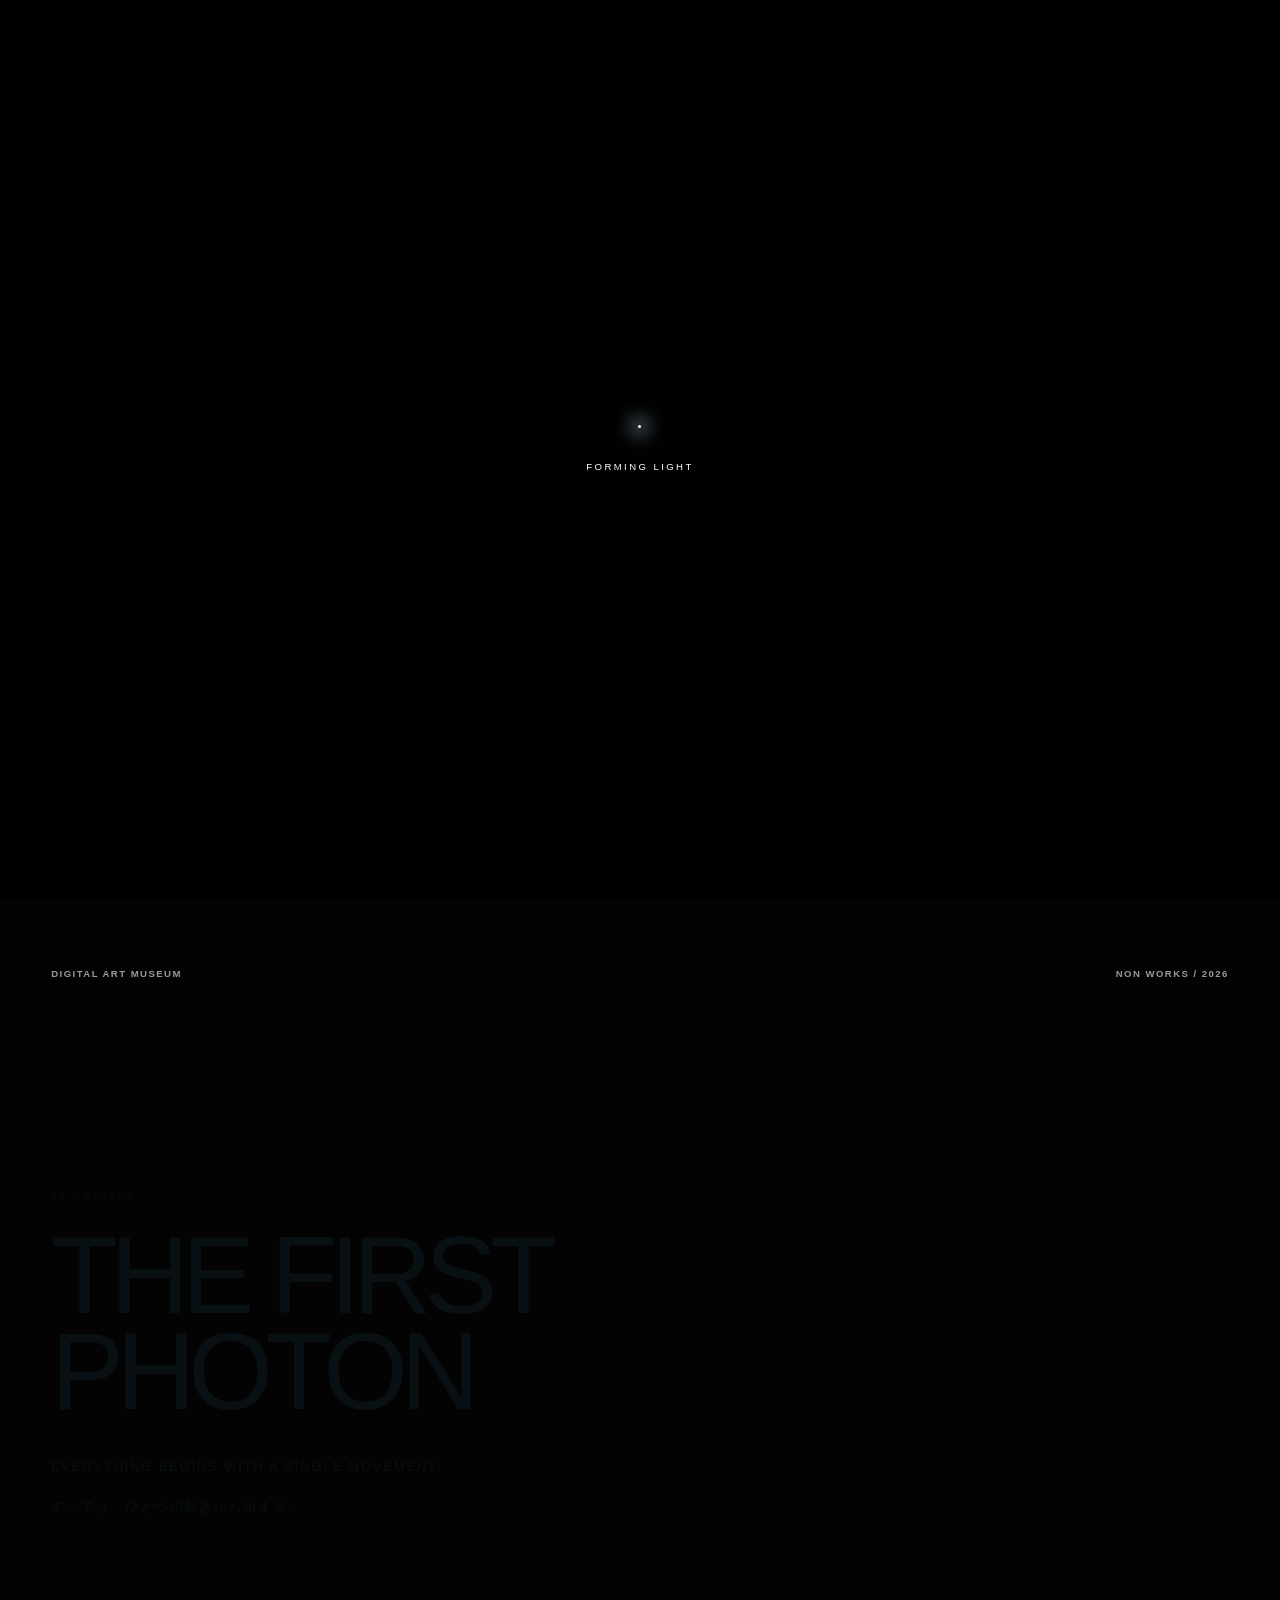
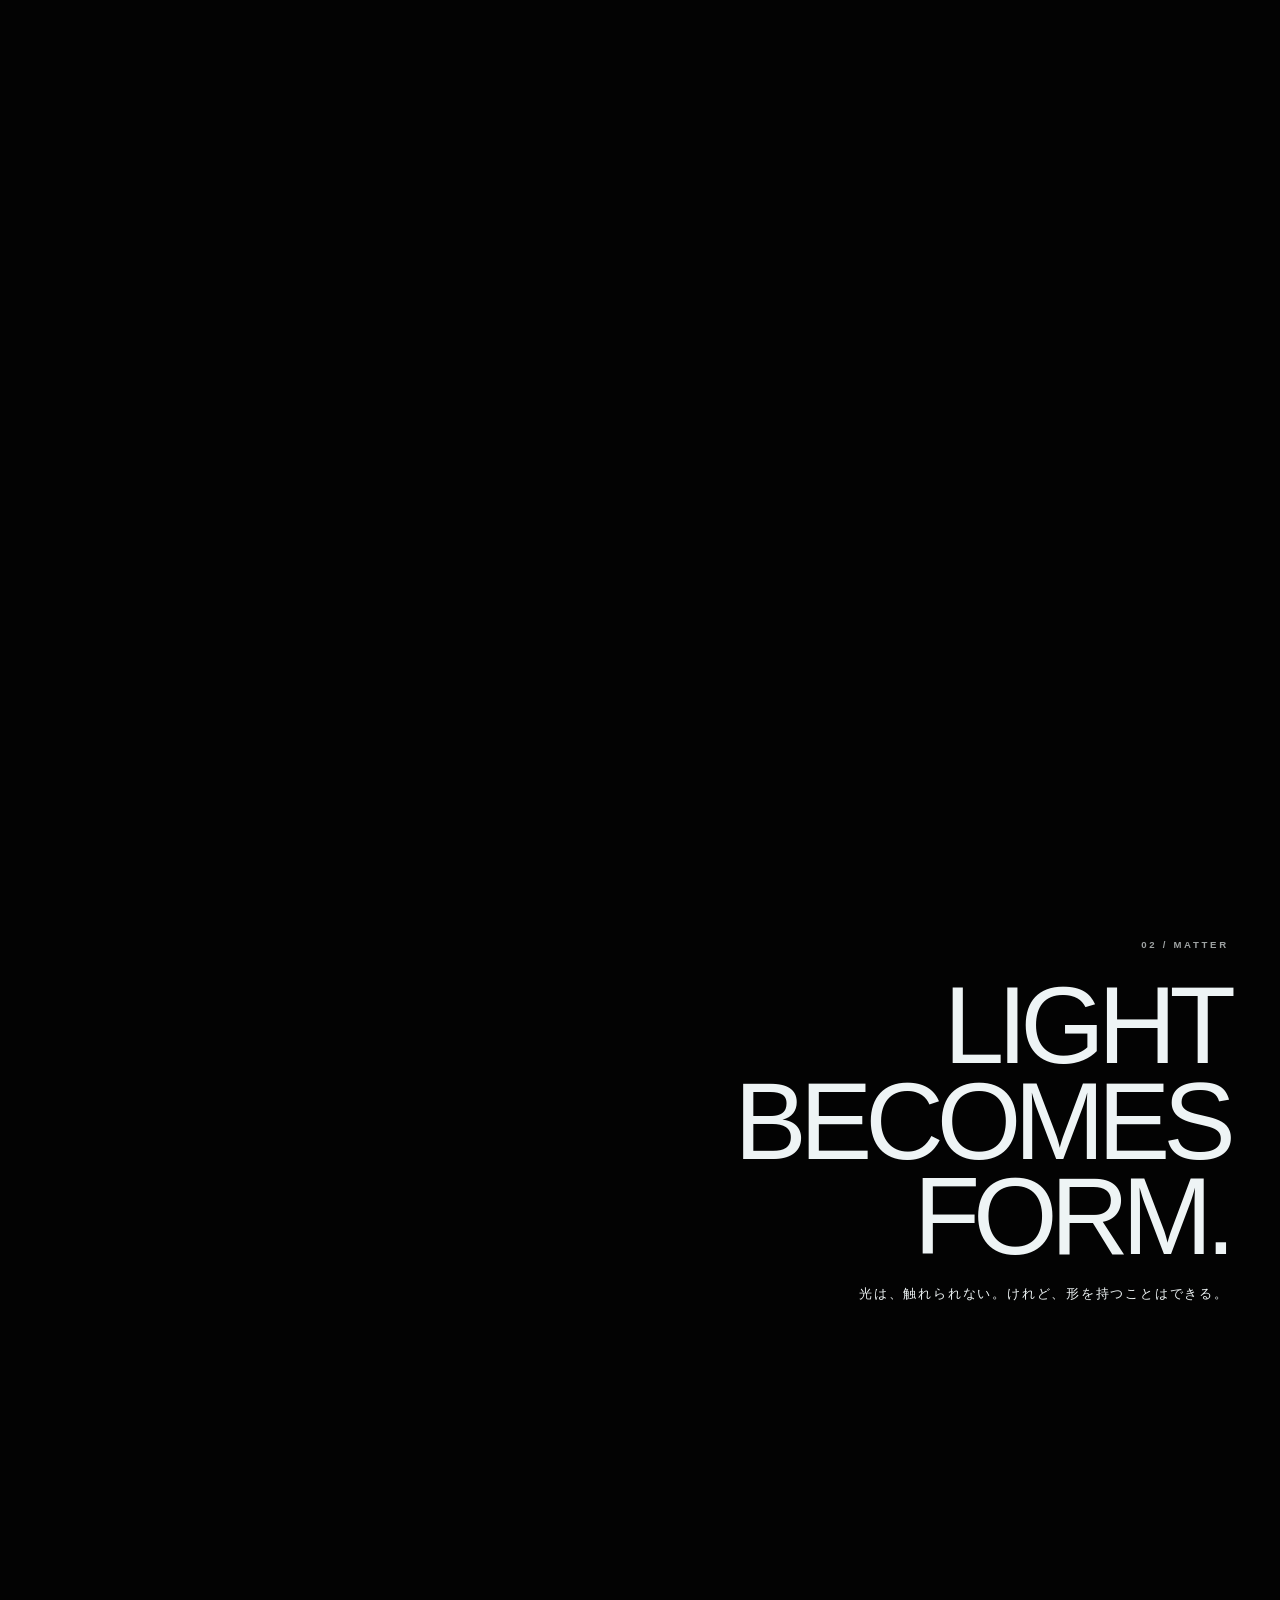
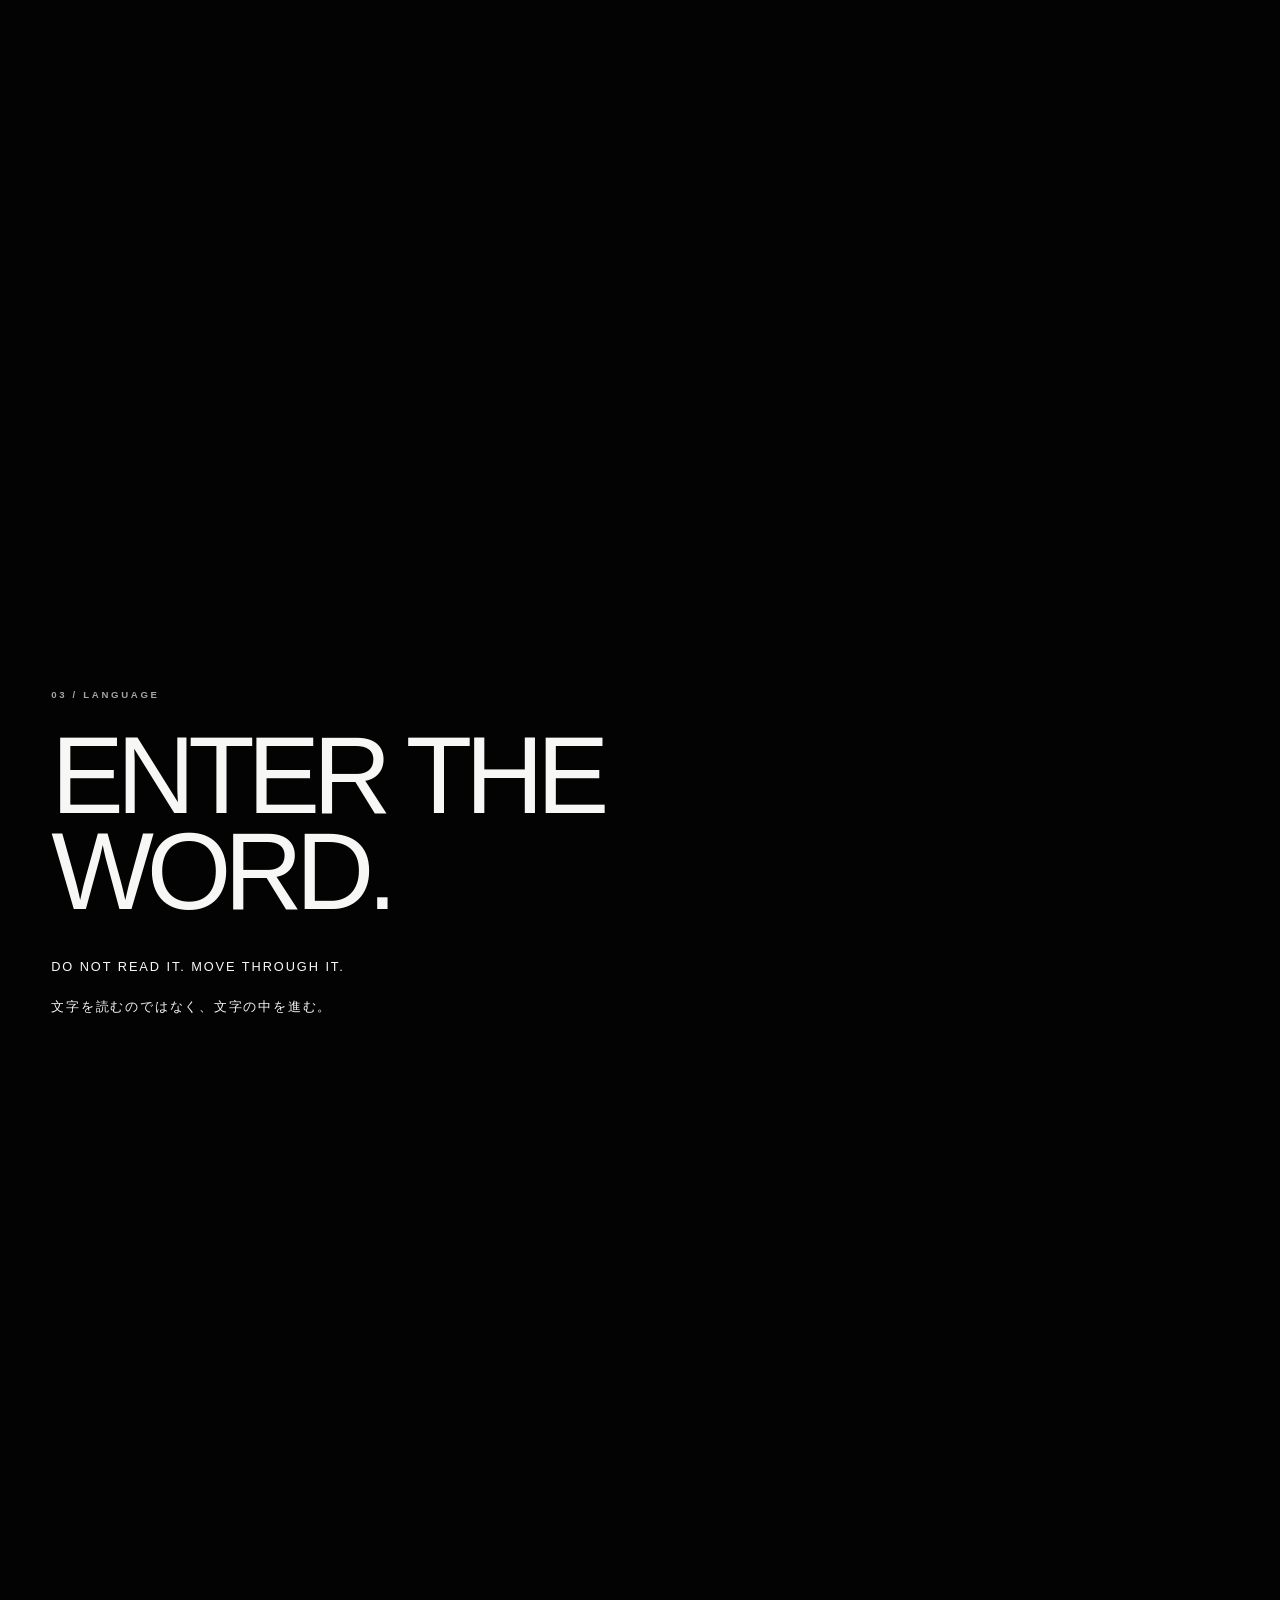
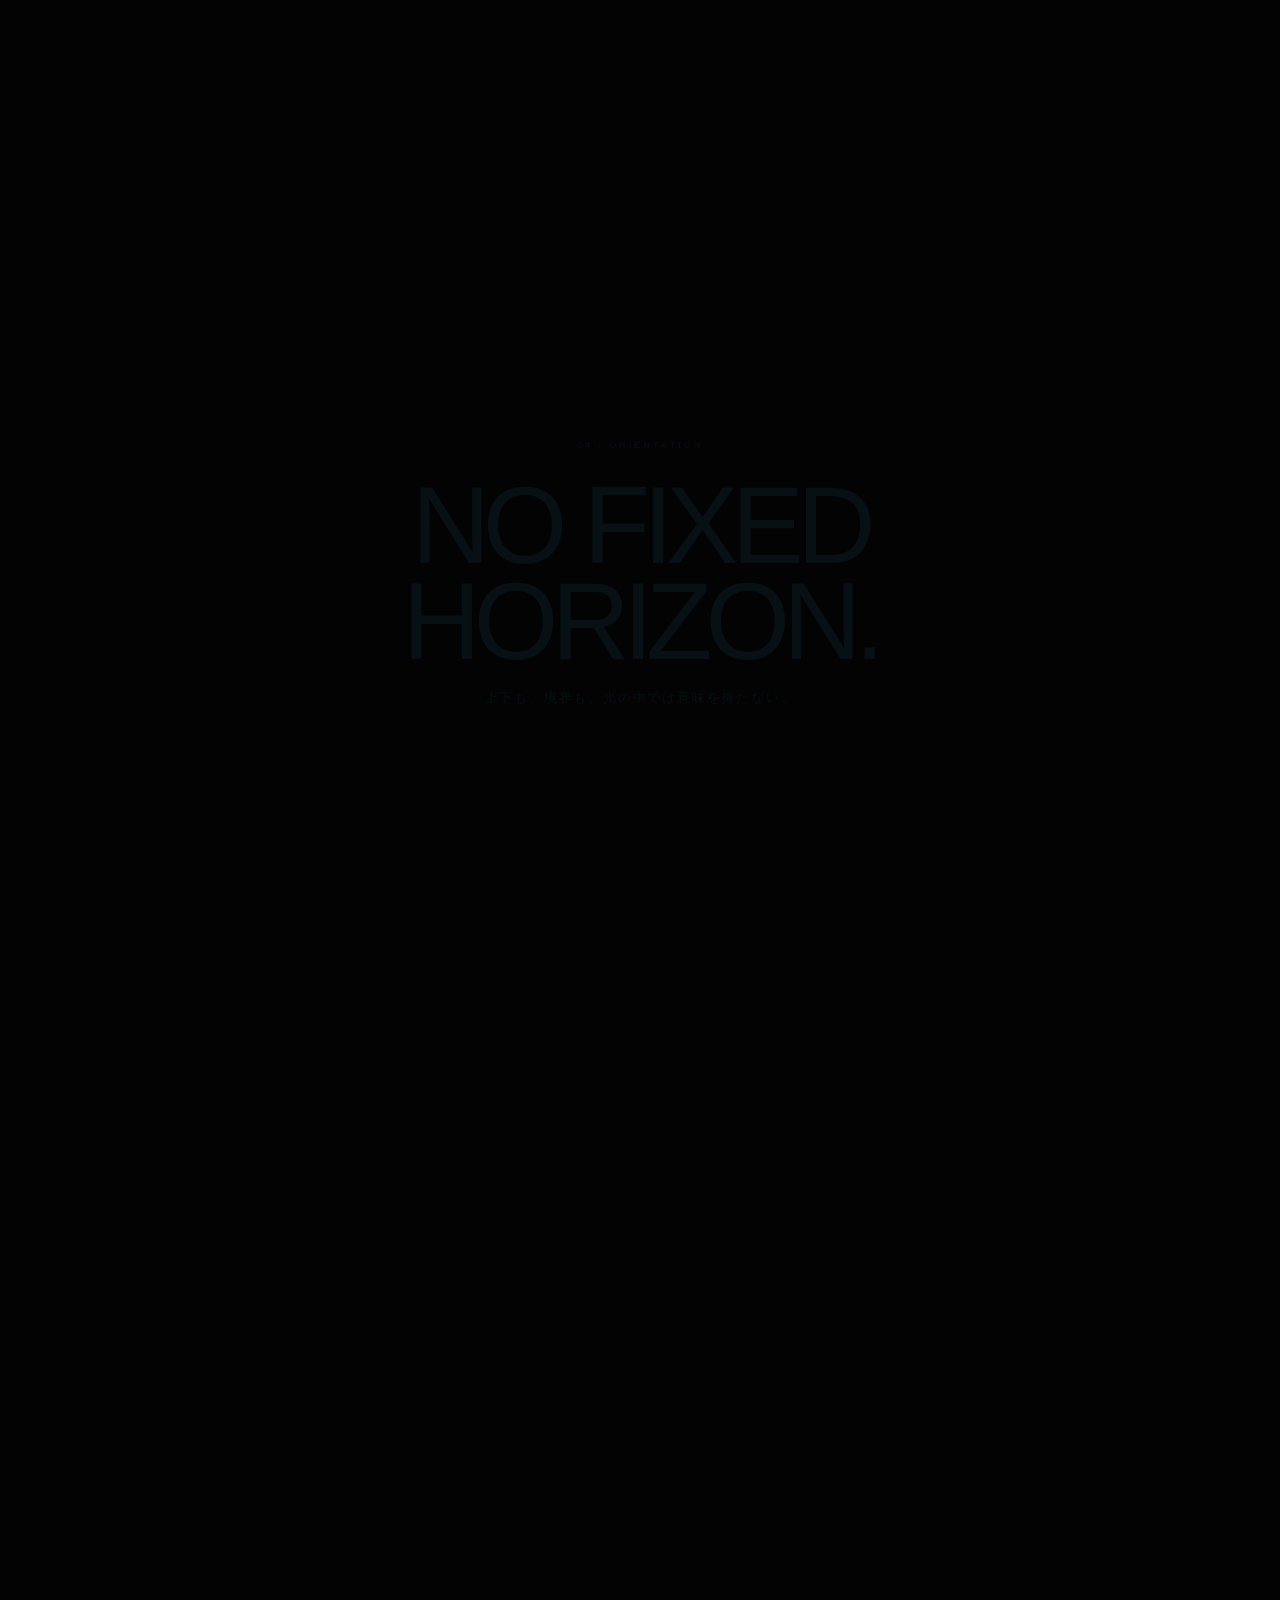
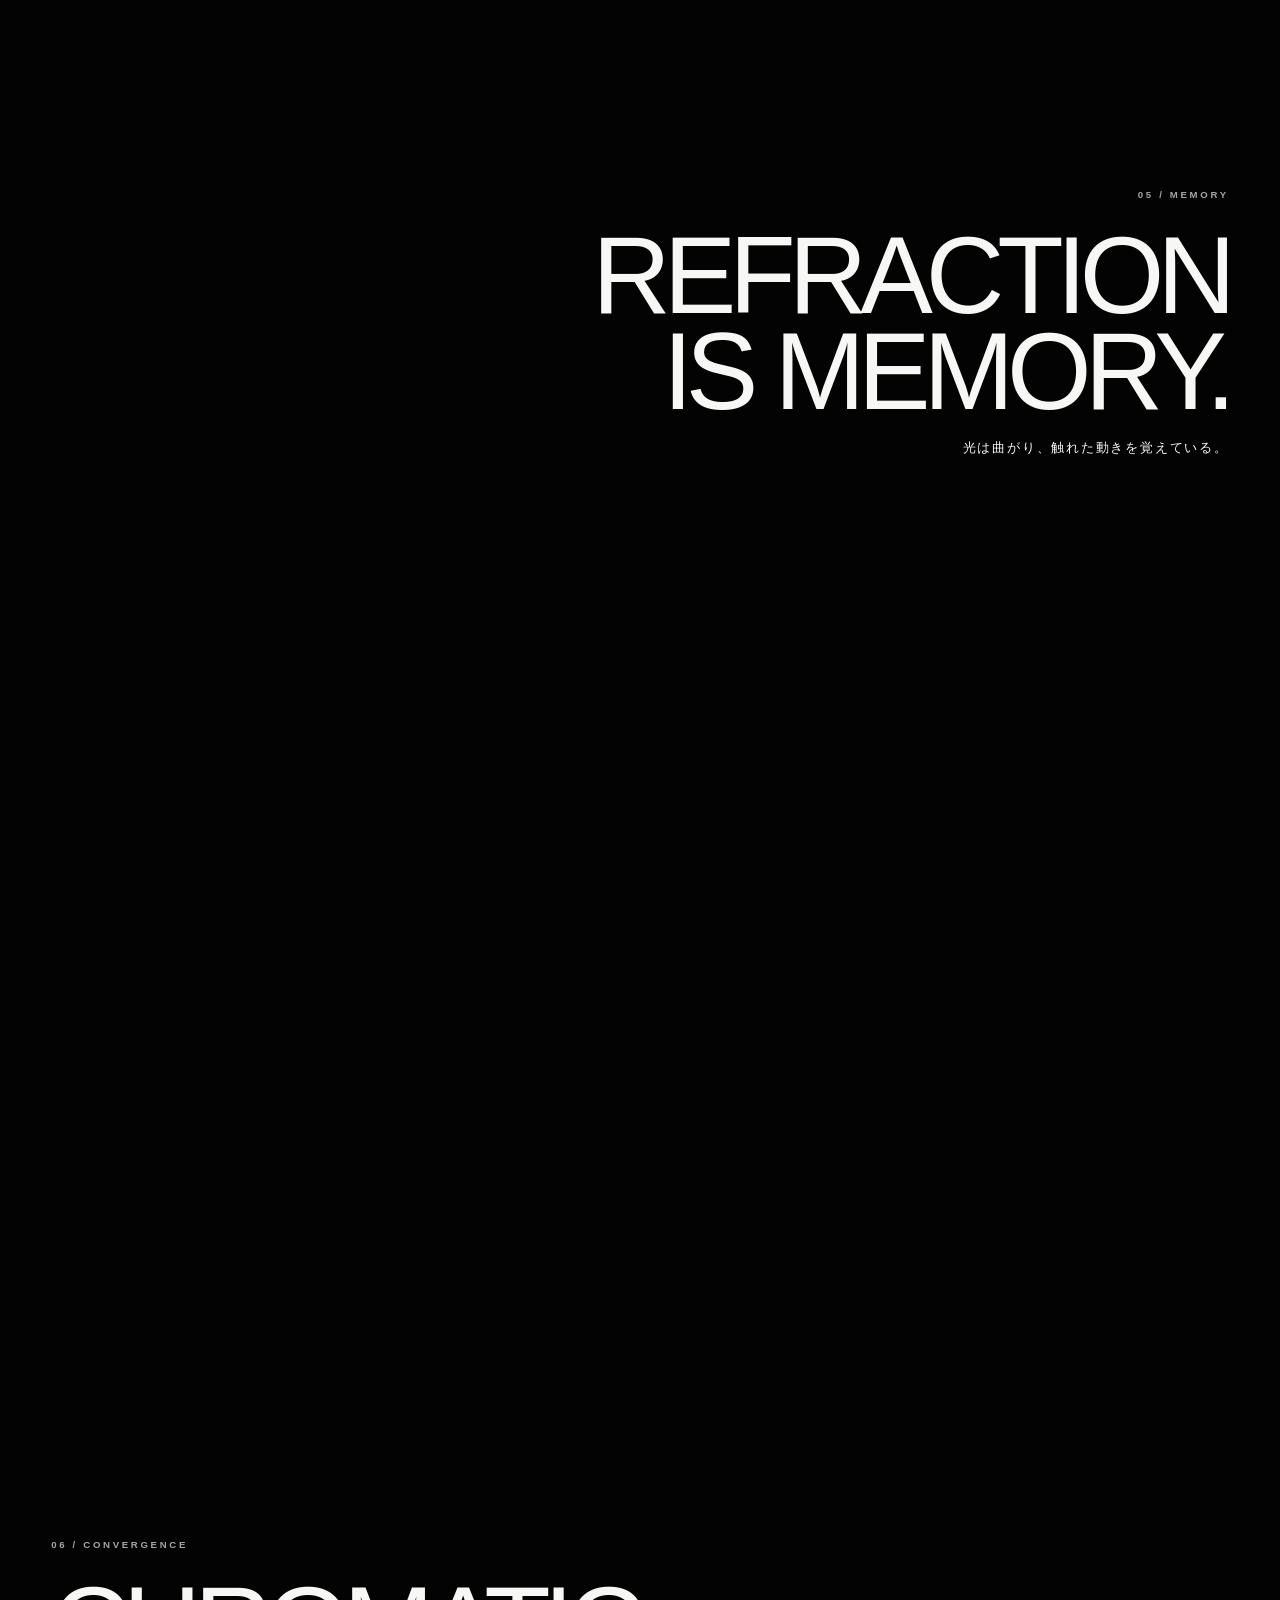
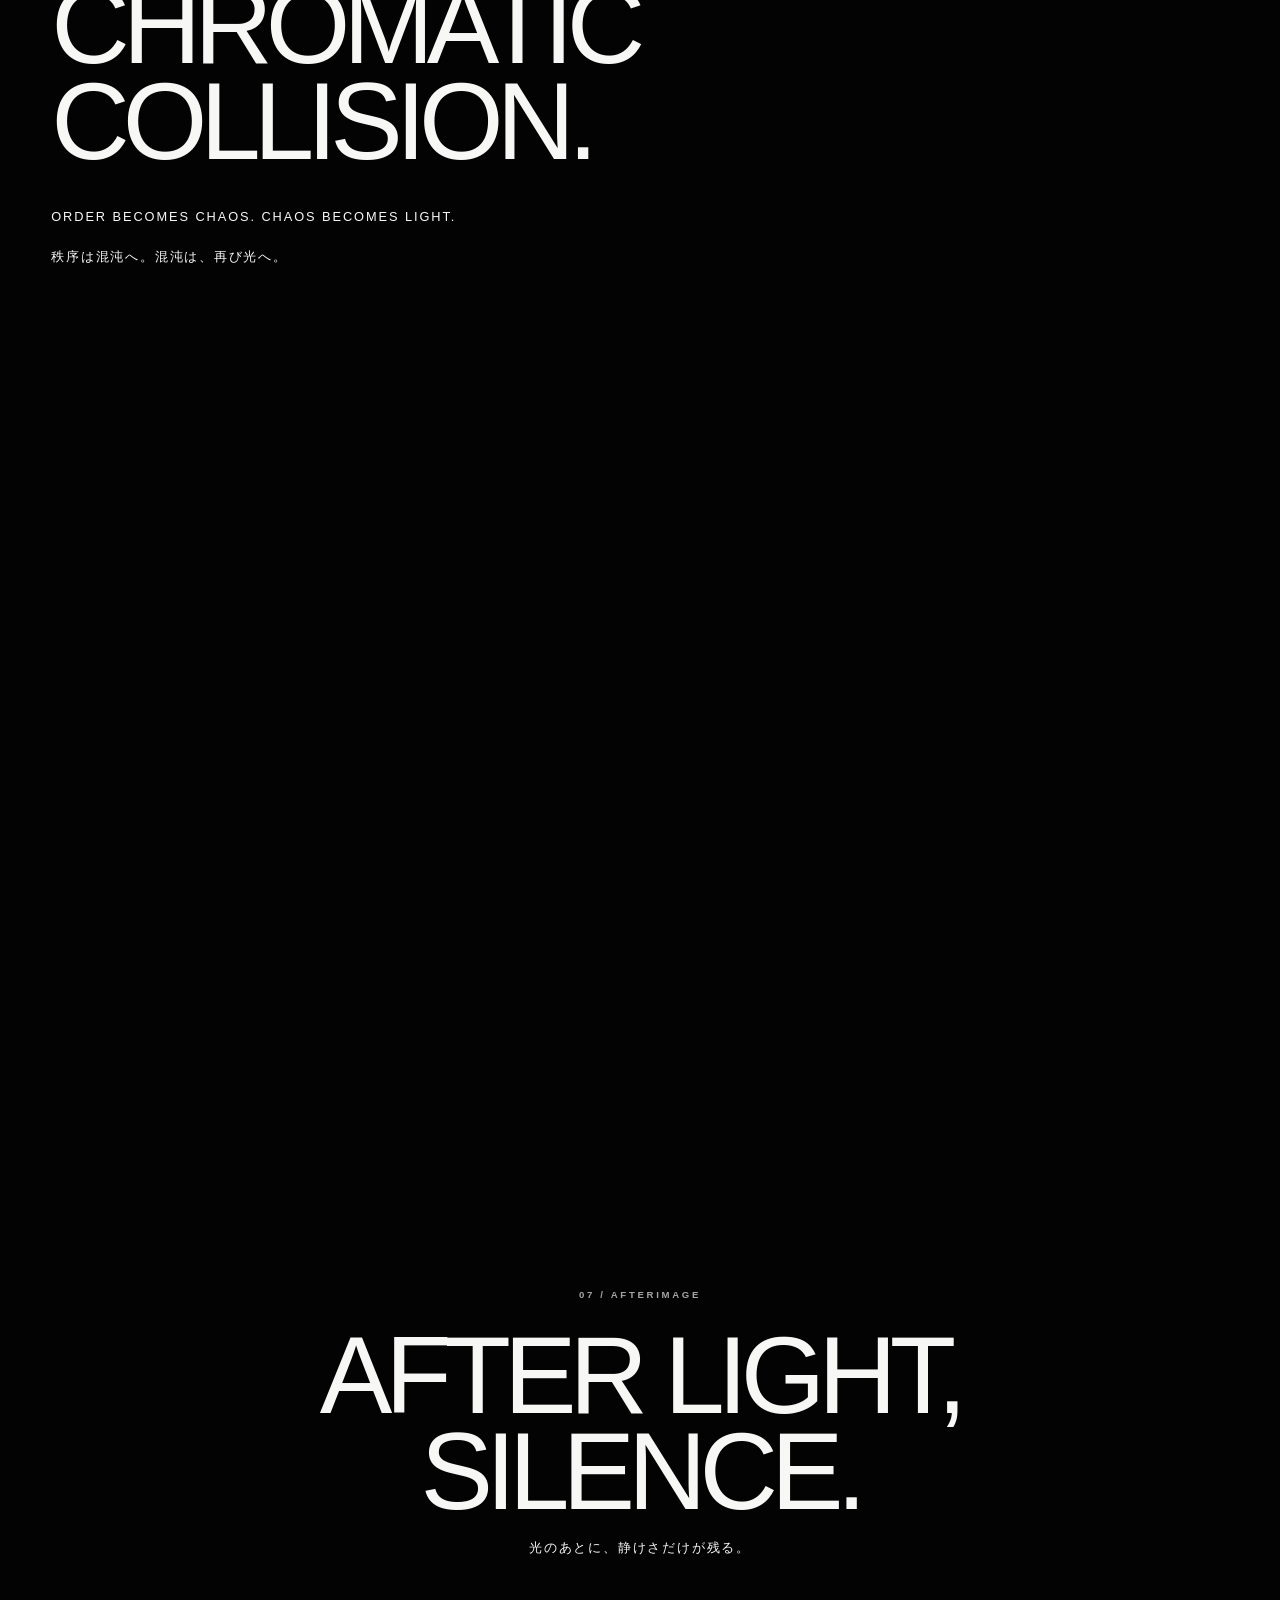
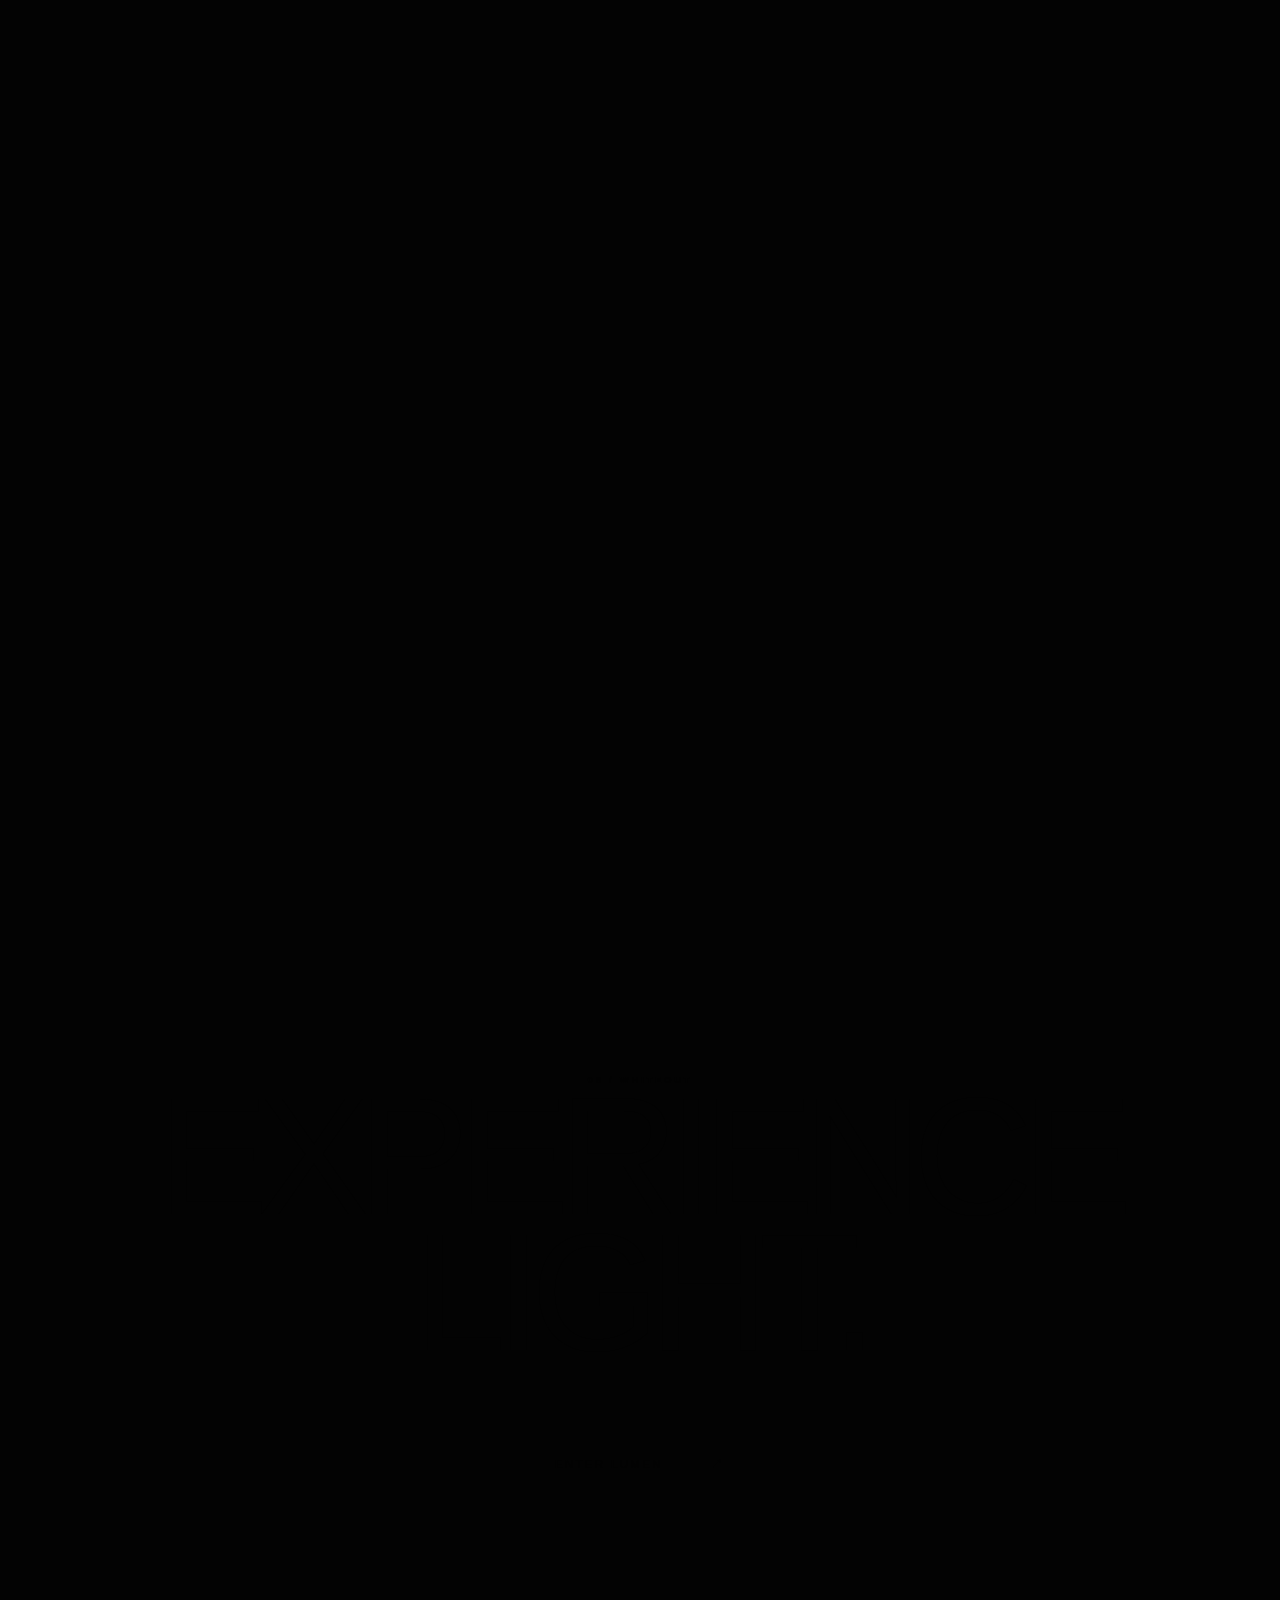
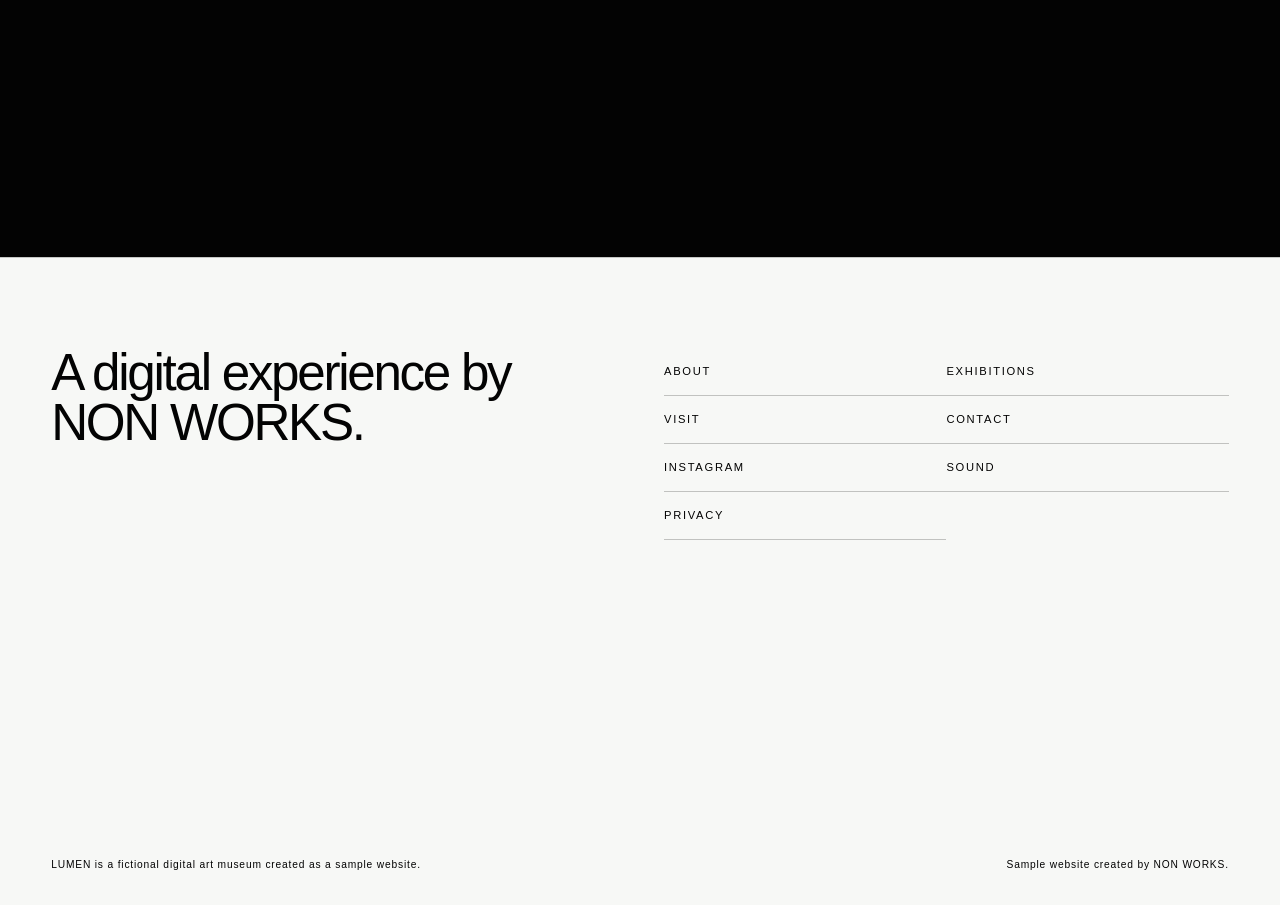
==== lumen/index.html @ 996e5c96 "feat: LUMENサンプルサイトをプレビュー用ブランチへ追加 Next.jsの静的出力46ファイルを /lumen/ 配下へ配置。  NON WORKS公式トップ、NORDLYS、法務ページ、問い" ====
<!DOCTYPE html><html lang="ja"><head><meta charSet="utf-8"/><meta name="viewport" content="width=device-width, initial-scale=1, viewport-fit=cover"/><link rel="stylesheet" href="/lumen/_next/static/chunks/38iaryoxbv5nk.css" data-precedence="next"/><link rel="preload" as="script" fetchPriority="low" href="/lumen/_next/static/chunks/09lgyggnhjlha.js"/><script src="/lumen/_next/static/chunks/3f25jkizabj3m.js" async=""></script><script src="/lumen/_next/static/chunks/08ttfj81-47mu.js" async=""></script><script src="/lumen/_next/static/chunks/turbopack-0nbsh2y10tv_j.js" async=""></script><script src="/lumen/_next/static/chunks/3fntmmi971322.js" async="" crossorigin=""></script><script src="/lumen/_next/static/chunks/2ilef30p6bt1t.js" async="" crossorigin=""></script><script src="/lumen/_next/static/chunks/2udpfu01oso8n.js" async="" crossorigin=""></script><meta name="theme-color" content="#030303"/><title>LUMEN — Where Light Becomes Form</title><meta name="description" content="光が形になる瞬間をめぐる、NON WORKSによる架空のデジタルアートミュージアム。"/><link rel="manifest" href="/lumen/manifest.webmanifest"/><meta name="robots" content="index, follow"/><meta name="category" content="design portfolio"/><link rel="canonical" href="https://nonworks.online/lumen/"/><meta property="og:title" content="LUMEN — Where Light Becomes Form"/><meta property="og:description" content="光が、形になる場所。NON WORKSによる没入型Web体験。"/><meta property="og:url" content="https://nonworks.online/lumen/"/><meta property="og:site_name" content="NON WORKS"/><meta property="og:locale" content="ja_JP"/><meta property="og:type" content="website"/><meta name="twitter:card" content="summary_large_image"/><meta name="twitter:title" content="LUMEN — Where Light Becomes Form"/><meta name="twitter:description" content="NON WORKSによる架空のデジタルアートミュージアム。"/><link rel="icon" href="/lumen/icon.svg?icon.13hl-26zrrf4t.svg" sizes="any" type="image/svg+xml"/><script src="/lumen/_next/static/chunks/0cz1d0mv5g_q7.js" noModule=""></script></head><body><div hidden=""><!--$--><!--/$--></div><div class="lumen-experience" data-quality="medium" data-reduced-motion="false" data-current-chapter="opening"><a class="skip-link" href="#main">本文へ移動</a><div class="lumen-static-world" aria-hidden="true"><div class="lumen-static-beam"></div><div class="lumen-static-glass"></div><div class="lumen-static-grain"></div></div><!--$!--><template data-dgst="BAILOUT_TO_CLIENT_SIDE_RENDERING"></template><div class="lumen-canvas-placeholder" aria-hidden="true"></div><!--/$--><div class="lumen-loading" data-ready="false" aria-live="polite" aria-hidden="false"><div class="lumen-loading-mark"></div><span>FORMING LIGHT</span></div><header class="lumen-header" data-active="opening"><a class="lumen-wordmark" href="#opening" aria-label="LUMEN トップへ">LUMEN</a><nav class="lumen-nav" aria-label="体験メニュー"><button type="button">INDEX</button><button type="button" aria-pressed="false">SOUND <!-- -->OFF</button><button type="button">INFO</button></nav></header><dialog class="lumen-dialog lumen-index" aria-labelledby="index-title"><div class="lumen-dialog-inner"><div class="lumen-dialog-head"><h2 id="index-title">INDEX</h2><button type="button" aria-label="閉じる">CLOSE</button></div><ol><li data-current="true"><a href="#opening"><span>00</span>OPENING</a></li><li data-current="false"><a href="#photon"><span>01</span>THE FIRST PHOTON</a></li><li data-current="false"><a href="#form"><span>02</span>LIGHT BECOMES FORM</a></li><li data-current="false"><a href="#word"><span>03</span>ENTER THE WORD</a></li><li data-current="false"><a href="#horizon"><span>04</span>NO FIXED HORIZON</a></li><li data-current="false"><a href="#refraction"><span>05</span>REFRACTION IS MEMORY</a></li><li data-current="false"><a href="#collision"><span>06</span>CHROMATIC COLLISION</a></li><li data-current="false"><a href="#silence"><span>07</span>AFTER LIGHT, SILENCE</a></li><li data-current="false"><a href="#finale"><span>08</span>WHITEOUT</a></li></ol></div></dialog><dialog class="lumen-dialog lumen-info-dialog" aria-labelledby="info-title"><div class="lumen-dialog-inner"><div class="lumen-dialog-head"><h2 id="info-title">INFO</h2><button type="button" aria-label="閉じる">CLOSE</button></div><div class="lumen-info-copy"><p>LUMEN is a fictional digital art museum created as a sample website.</p><p>Sample website created by NON WORKS.</p></div></div></dialog><main id="main" class="lumen-story"><section id="opening" class="lumen-chapter lumen-opening" data-chapter="opening"><div class="lumen-opening-copy"><p class="lumen-kicker">WHERE LIGHT BECOMES FORM.</p><h1>LUMEN</h1><p class="lumen-japanese">光が、形になる場所。</p><a class="lumen-primary-link" href="#photon"><span>BEGIN THE EXPERIENCE</span><span aria-hidden="true">↓</span></a></div><div class="lumen-edge-copy" aria-hidden="true"><span>DIGITAL ART MUSEUM</span><span>NON WORKS / 2026</span></div></section><section id="photon" class="lumen-chapter lumen-photon" data-chapter="photon" data-align="left"><div class="lumen-chapter-copy"><p class="lumen-eyebrow">01 / ORIGIN</p><h2>THE FIRST PHOTON</h2><p class="lumen-english">Everything begins with a single movement.</p><p class="lumen-japanese">すべては、ひとつの動きから始まる。</p></div></section><section id="form" class="lumen-chapter lumen-form" data-chapter="form" data-align="right"><div class="lumen-chapter-copy"><p class="lumen-eyebrow">02 / MATTER</p><h2>LIGHT BECOMES FORM.</h2><p class="lumen-japanese">光は、触れられない。けれど、形を持つことはできる。</p></div></section><section id="word" class="lumen-chapter lumen-word" data-chapter="word" data-align="left"><div class="lumen-chapter-copy"><p class="lumen-eyebrow">03 / LANGUAGE</p><h2>ENTER THE WORD.</h2><p class="lumen-english">DO NOT READ IT. MOVE THROUGH IT.</p><p class="lumen-japanese">文字を読むのではなく、文字の中を進む。</p></div></section><section id="horizon" class="lumen-chapter lumen-horizon" data-chapter="horizon" data-align="center"><div class="lumen-chapter-copy"><p class="lumen-eyebrow">04 / ORIENTATION</p><h2>NO FIXED HORIZON.</h2><p class="lumen-japanese">上下も、境界も、光の中では意味を持たない。</p></div></section><section id="refraction" class="lumen-chapter lumen-refraction" data-chapter="refraction" data-align="right"><div class="lumen-chapter-copy"><p class="lumen-eyebrow">05 / MEMORY</p><h2>REFRACTION IS MEMORY.</h2><p class="lumen-japanese">光は曲がり、触れた動きを覚えている。</p></div></section><section id="collision" class="lumen-chapter lumen-collision" data-chapter="collision" data-align="left"><div class="lumen-chapter-copy"><p class="lumen-eyebrow">06 / CONVERGENCE</p><h2>CHROMATIC COLLISION.</h2><p class="lumen-english">Order becomes chaos. Chaos becomes light.</p><p class="lumen-japanese">秩序は混沌へ。混沌は、再び光へ。</p></div></section><section id="silence" class="lumen-chapter lumen-silence" data-chapter="silence" data-align="center"><div class="lumen-chapter-copy"><p class="lumen-eyebrow">07 / AFTERIMAGE</p><h2>AFTER LIGHT, SILENCE.</h2><p class="lumen-japanese">光のあとに、静けさだけが残る。</p></div></section><section id="finale" class="lumen-chapter lumen-finale" data-chapter="finale"><div class="lumen-finale-copy"><p>08 / WHITEOUT</p><h2>EXPERIENCE LIGHT.</h2><a class="lumen-finale-link" href="#opening">ENTER LUMEN <span aria-hidden="true">↗</span></a></div></section><footer id="information" class="lumen-information" data-chapter="information"><div class="lumen-information-top"><p>A digital experience by NON WORKS.</p><nav aria-label="フッターメニュー"><a href="#information">ABOUT</a><a href="#information">EXHIBITIONS</a><a href="#information">VISIT</a><a href="#information">CONTACT</a><a href="#information">INSTAGRAM</a><a href="#information">SOUND</a><a href="#information">PRIVACY</a></nav></div><div class="lumen-information-bottom"><p>LUMEN is a fictional digital art museum created as a sample website.</p><p>Sample website created by NON WORKS.</p></div></footer></main><div class="lumen-chapter-indicator" aria-hidden="true"><span>00</span><i></i><span>08</span></div></div><script type="application/ld+json">{"@context":"https://schema.org","@type":"CreativeWork","name":"LUMEN — Sample website created by NON WORKS","url":"https://nonworks.online/lumen/","creator":{"@type":"Organization","name":"NON WORKS","url":"https://nonworks.online/"},"description":"光と鑑賞者の動きの関係を題材にした、架空のデジタルアートミュージアム。","inLanguage":["ja","en"],"isAccessibleForFree":true}</script><!--$--><!--/$--><script src="/lumen/_next/static/chunks/09lgyggnhjlha.js" id="_R_" async=""></script><script>(self.__next_f=self.__next_f||[]).push([0])</script><script>self.__next_f.push([1,"1:\"$Sreact.fragment\"\n2:I[39756,[\"/lumen/_next/static/chunks/3fntmmi971322.js\"],\"default\"]\n3:I[37457,[\"/lumen/_next/static/chunks/3fntmmi971322.js\"],\"default\"]\n4:I[91248,[\"/lumen/_next/static/chunks/3fntmmi971322.js\",\"/lumen/_next/static/chunks/2ilef30p6bt1t.js\",\"/lumen/_next/static/chunks/2udpfu01oso8n.js\"],\"LumenExperience\"]\n5:I[97367,[\"/lumen/_next/static/chunks/3fntmmi971322.js\"],\"OutletBoundary\"]\n6:\"$Sreact.suspense\"\n8:I[97367,[\"/lumen/_next/static/chunks/3fntmmi971322.js\"],\"ViewportBoundary\"]\na:I[97367,[\"/lumen/_next/static/chunks/3fntmmi971322.js\"],\"MetadataBoundary\"]\nc:I[68027,[\"/lumen/_next/static/chunks/3fntmmi971322.js\"],\"default\",1]\n:HL[\"/lumen/_next/static/chunks/38iaryoxbv5nk.css\",\"style\"]\n0:{\"P\":null,\"c\":[\"\",\"\"],\"q\":\"\",\"i\":false,\"f\":[[[\"\",{\"children\":[\"__PAGE__\",{},\"$undefined\",\"$undefined\",4608]},\"$undefined\",\"$undefined\",4624],[[\"$\",\"$1\",\"c\",{\"children\":[[[\"$\",\"link\",\"0\",{\"rel\":\"stylesheet\",\"href\":\"/lumen/_next/static/chunks/38iaryoxbv5nk.css\",\"precedence\":\"next\",\"crossOrigin\":\"$undefined\",\"nonce\":\"$undefined\"}],[\"$\",\"script\",\"script-0\",{\"src\":\"/lumen/_next/static/chunks/3fntmmi971322.js\",\"async\":true,\"nonce\":\"$undefined\"}]],[\"$\",\"html\",null,{\"lang\":\"ja\",\"children\":[\"$\",\"body\",null,{\"children\":[\"$\",\"$L2\",null,{\"parallelRouterKey\":\"children\",\"error\":\"$undefined\",\"errorStyles\":\"$undefined\",\"errorScripts\":\"$undefined\",\"template\":[\"$\",\"$L3\",null,{}],\"templateStyles\":\"$undefined\",\"templateScripts\":\"$undefined\",\"notFound\":[[[\"$\",\"title\",null,{\"children\":\"404: This page could not be found.\"}],[\"$\",\"div\",null,{\"style\":{\"fontFamily\":\"system-ui,\\\"Segoe UI\\\",Roboto,Helvetica,Arial,sans-serif,\\\"Apple Color Emoji\\\",\\\"Segoe UI Emoji\\\"\",\"height\":\"100vh\",\"textAlign\":\"center\",\"display\":\"flex\",\"flexDirection\":\"column\",\"alignItems\":\"center\",\"justifyContent\":\"center\"},\"children\":[\"$\",\"div\",null,{\"children\":[[\"$\",\"style\",null,{\"dangerouslySetInnerHTML\":{\"__html\":\"body{color:#000;background:#fff;margin:0}.next-error-h1{border-right:1px solid rgba(0,0,0,.3)}@media (prefers-color-scheme:dark){body{color:#fff;background:#000}.next-error-h1{border-right:1px solid rgba(255,255,255,.3)}}\"}}],[\"$\",\"h1\",null,{\"className\":\"next-error-h1\",\"style\":{\"display\":\"inline-block\",\"margin\":\"0 20px 0 0\",\"padding\":\"0 23px 0 0\",\"fontSize\":24,\"fontWeight\":500,\"verticalAlign\":\"top\",\"lineHeight\":\"49px\"},\"children\":404}],[\"$\",\"div\",null,{\"style\":{\"display\":\"inline-block\"},\"children\":[\"$\",\"h2\",null,{\"style\":{\"fontSize\":14,\"fontWeight\":400,\"lineHeight\":\"49px\",\"margin\":0},\"children\":\"This page could not be found.\"}]}]]}]}]],[]],\"forbidden\":\"$undefined\",\"unauthorized\":\"$undefined\"}]}]}]]}],{\"children\":[[\"$\",\"$1\",\"c\",{\"children\":[[[\"$\",\"$L4\",null,{}],[\"$\",\"script\",null,{\"type\":\"application/ld+json\",\"dangerouslySetInnerHTML\":{\"__html\":\"{\\\"@context\\\":\\\"https://schema.org\\\",\\\"@type\\\":\\\"CreativeWork\\\",\\\"name\\\":\\\"LUMEN — Sample website created by NON WORKS\\\",\\\"url\\\":\\\"https://nonworks.online/lumen/\\\",\\\"creator\\\":{\\\"@type\\\":\\\"Organization\\\",\\\"name\\\":\\\"NON WORKS\\\",\\\"url\\\":\\\"https://nonworks.online/\\\"},\\\"description\\\":\\\"光と鑑賞者の動きの関係を題材にした、架空のデジタルアートミュージアム。\\\",\\\"inLanguage\\\":[\\\"ja\\\",\\\"en\\\"],\\\"isAccessibleForFree\\\":true}\"}}]],[[\"$\",\"script\",\"script-0\",{\"src\":\"/lumen/_next/static/chunks/2ilef30p6bt1t.js\",\"async\":true,\"nonce\":\"$undefined\"}],[\"$\",\"script\",\"script-1\",{\"src\":\"/lumen/_next/static/chunks/2udpfu01oso8n.js\",\"async\":true,\"nonce\":\"$undefined\"}]],[\"$\",\"$L5\",null,{\"children\":[\"$\",\"$6\",null,{\"name\":\"Next.MetadataOutlet\",\"children\":\"$@7\"}]}]]}],{},null,false,null]},null,false,null],[\"$\",\"$1\",\"h\",{\"children\":[null,[\"$\",\"$L8\",null,{\"children\":\"$L9\"}],[\"$\",\"div\",null,{\"hidden\":true,\"children\":[\"$\",\"$La\",null,{\"children\":[\"$\",\"$6\",null,{\"name\":\"Next.Metadata\",\"children\":\"$Lb\"}]}]}],null]}],false]],\"m\":\"$undefined\",\"G\":[\"$c\",[[\"$\",\"link\",\"0\",{\"rel\":\"stylesheet\",\"href\":\"/lumen/_next/static/chunks/38iaryoxbv5nk.css\",\"precedence\":\"next\",\"crossOrigin\":\"$undefined\",\"nonce\":\"$undefined\"}]]],\"S\":true,\"h\":null,\"r\":\"$undefined\",\"s\":\"$undefined\",\"a\":\"$undefined\",\"l\":\"$undefined\",\"p\":\"$undefined\",\"d\":\"$undefined\",\"b\":\"V-dtmlRfEqaBE7va3fba4\"}\n9:[[\"$\",\"meta\",\"0\",{\"charSet\":\"utf-8\"}],[\"$\",\"meta\",\"1\",{\"name\":\"viewport\",\"content\":\"width=device-width, initial-scale=1, viewport-fit=cover\"}],[\"$\",\"meta\",\"2\",{\"name\":\"theme-color\",\"content\":\"#030303\"}]]\nd:I[27201,[\"/lumen/_next/static/chunks/3fntmmi971322.js\"],\"IconMark\"]\n7:null\nb:[[\"$\",\"title\",\"0\",{\"children\":\"LUMEN — Where Light Becomes Form\"}],[\"$\",\"meta\",\"1\",{\"name\":\"description\",\"content\":\"光が形になる瞬間をめぐる、NON WORKSによる架空のデジタルアートミュージアム。\"}],[\"$\",\"link\",\"2\",{\"rel\":\"manifest\",\"href\":\"/lumen/manifest.webmanifest\",\"crossOrigin\":\"$undefined\"}],[\"$\",\"meta\",\"3\",{\"name\":\"robots\",\"content\":\"index, follow\"}],[\"$\",\"meta\",\"4\",{\"name\":\"category\",\"content\":\"design portfolio\"}],[\"$\",\"link\",\"5\",{\"rel\":\"canonical\",\"href\":\"https://nonworks.online/lumen/\"}],[\"$\",\"meta\",\"6\",{\"property\":\"og:title\",\"content\":\"LUMEN — Where Light Becomes Form\"}],[\"$\",\"meta\",\"7\",{\"property\":\"og:description\",\"content\":\"光が、形になる場所。NON WORKSによる没入型Web体験。\"}],[\"$\",\"meta\",\"8\",{\"property\":\"og:url\",\"content\":\"https://nonworks.online/lumen/\"}],[\"$\",\"meta\",\"9\",{\"property\":\"og:site_name\",\"content\":\"NON WORKS\"}],[\"$\",\"meta\",\"10\",{\"property\":\"og:locale\",\"content\":\"ja_JP\"}],[\"$\",\"meta\",\"11\",{\"property\":\"og:type\",\"content\":\"website\"}],[\"$\",\"meta\",\"12\",{\"name\":\"twitter:card\",\"content\":\"summary_large_image\"}],[\"$\",\"meta\",\"13\",{\"name\":\"twitter:title\",\"content\":\"LUMEN — Where Light Becomes Form\"}],[\"$\",\"meta\",\"14\",{\"name\":\"twitter:description\",\"content\":\"NON WORKSによる架空のデジタルアートミュージアム。\"}],[\"$\",\"link\",\"15\",{\"rel\":\"icon\",\"href\":\"/lumen/icon.svg?icon.13hl-26zrrf4t.svg\",\"sizes\":\"any\",\"type\":\"image/svg+xml\"}],[\"$\",\"$Ld\",\"16\",{}]]\n"])</script></body></html>
---- lumen/_next/static/chunks/38iaryoxbv5nk.css ----
@layer properties{@supports (((-webkit-hyphens:none)) and (not (margin-trim:inline))) or ((-moz-orient:inline) and (not (color:rgb(from red r g b)))){*,:before,:after,::backdrop{--tw-outline-style:solid;--tw-blur:initial;--tw-brightness:initial;--tw-contrast:initial;--tw-grayscale:initial;--tw-hue-rotate:initial;--tw-invert:initial;--tw-opacity:initial;--tw-saturate:initial;--tw-sepia:initial;--tw-drop-shadow:initial;--tw-drop-shadow-color:initial;--tw-drop-shadow-alpha:100%;--tw-drop-shadow-size:initial}}}@layer theme{:root,:host{--font-sans:-apple-system, BlinkMacSystemFont, "Segoe UI", Roboto, "Helvetica Neue", "Noto Sans", Arial, sans-serif, "Apple Color Emoji", "Segoe UI Emoji", "Segoe UI Symbol", "Noto Color Emoji";--font-mono:ui-monospace, SFMono-Regular, Menlo, Monaco, Consolas, "Liberation Mono", "Courier New", monospace;--default-font-family:var(--font-sans);--default-mono-font-family:var(--font-mono)}}@layer base{*,:after,:before,::backdrop{box-sizing:border-box;border:0 solid;margin:0;padding:0}::file-selector-button{box-sizing:border-box;border:0 solid;margin:0;padding:0}html,:host{-webkit-text-size-adjust:100%;tab-size:4;line-height:1.5;font-family:var(--default-font-family,-apple-system, BlinkMacSystemFont, "Segoe UI", Roboto, "Helvetica Neue", "Noto Sans", Arial, sans-serif, "Apple Color Emoji", "Segoe UI Emoji", "Segoe UI Symbol", "Noto Color Emoji");font-feature-settings:var(--default-font-feature-settings,normal);font-variation-settings:var(--default-font-variation-settings,normal);-webkit-tap-highlight-color:transparent}hr{height:0;color:inherit;border-top-width:1px}abbr:where([title]){-webkit-text-decoration:underline dotted;text-decoration:underline dotted}h1,h2,h3,h4,h5,h6{font-size:inherit;font-weight:inherit}a{color:inherit;-webkit-text-decoration:inherit;-webkit-text-decoration:inherit;-webkit-text-decoration:inherit;-webkit-text-decoration:inherit;text-decoration:inherit}b,strong{font-weight:bolder}code,kbd,samp,pre{font-family:var(--default-mono-font-family,ui-monospace, SFMono-Regular, Menlo, Monaco, Consolas, "Liberation Mono", "Courier New", monospace);font-feature-settings:var(--default-mono-font-feature-settings,normal);font-variation-settings:var(--default-mono-font-variation-settings,normal);font-size:1em}small{font-size:80%}sub,sup{vertical-align:baseline;font-size:75%;line-height:0;position:relative}sub{bottom:-.25em}sup{top:-.5em}table{text-indent:0;border-color:inherit;border-collapse:collapse}:-moz-focusring:where(:not(iframe)){outline:auto}progress{vertical-align:baseline}summary{display:list-item}ol,ul,menu{list-style:none}img,svg,video,canvas,audio,iframe,embed,object{vertical-align:middle;display:block}img,video{max-width:100%;height:auto}button,input,select,optgroup,textarea{font:inherit;font-feature-settings:inherit;font-variation-settings:inherit;letter-spacing:inherit;color:inherit;opacity:1;background-color:#0000;border-radius:0}::file-selector-button{font:inherit;font-feature-settings:inherit;font-variation-settings:inherit;letter-spacing:inherit;color:inherit;opacity:1;background-color:#0000;border-radius:0}:where(select:is([multiple],[size])) optgroup{font-weight:bolder}:where(select:is([multiple],[size])) optgroup option{padding-inline-start:20px}::file-selector-button{margin-inline-end:4px}::placeholder{opacity:1}@supports (not ((-webkit-appearance:-apple-pay-button))) or (contain-intrinsic-size:1px){::placeholder{color:currentColor}@supports (color:color-mix(in lab, red, red)){::placeholder{color:color-mix(in oklab, currentcolor 50%, transparent)}}}textarea{resize:vertical}::-webkit-search-decoration{-webkit-appearance:none}::-webkit-date-and-time-value{min-height:1lh;text-align:inherit}::-webkit-datetime-edit{display:inline-flex}::-webkit-datetime-edit-fields-wrapper{padding:0}::-webkit-datetime-edit{padding-block:0}::-webkit-datetime-edit-year-field{padding-block:0}::-webkit-datetime-edit-month-field{padding-block:0}::-webkit-datetime-edit-day-field{padding-block:0}::-webkit-datetime-edit-hour-field{padding-block:0}::-webkit-datetime-edit-minute-field{padding-block:0}::-webkit-datetime-edit-second-field{padding-block:0}::-webkit-datetime-edit-millisecond-field{padding-block:0}::-webkit-datetime-edit-meridiem-field{padding-block:0}::-webkit-calendar-picker-indicator{line-height:1}:-moz-ui-invalid{box-shadow:none}button,input:where([type=button],[type=reset],[type=submit]){appearance:button}::file-selector-button{appearance:button}::-webkit-inner-spin-button{height:auto}::-webkit-outer-spin-button{height:auto}[hidden]:where(:not([hidden=until-found])){display:none!important}}@layer components;@layer utilities{.visible{visibility:visible}.sr-only{clip-path:inset(50%);white-space:nowrap;border-width:0;width:1px;height:1px;margin:-1px;padding:0;position:absolute;overflow:hidden}.static{position:static}.block{display:block}.resize{resize:both}.uppercase{text-transform:uppercase}.outline{outline-style:var(--tw-outline-style);outline-width:1px}.filter{filter:var(--tw-blur,) var(--tw-brightness,) var(--tw-contrast,) var(--tw-grayscale,) var(--tw-hue-rotate,) var(--tw-invert,) var(--tw-saturate,) var(--tw-sepia,) var(--tw-drop-shadow,)}}.lumen-experience{isolation:isolate;background:var(--lumen-black);min-height:100vh;position:relative}.lumen-canvas,.lumen-canvas-placeholder,.lumen-static-world{pointer-events:none;width:100%;height:100dvh;position:fixed;inset:0}.lumen-canvas{z-index:0}.lumen-canvas>div,.lumen-canvas canvas{width:100%!important;height:100%!important}.lumen-canvas-placeholder,.lumen-static-world{z-index:-1;contain:strict;background:radial-gradient(circle at 50% 48%,#76a0b417,#0000 27%),#030303;overflow:hidden}.lumen-static-beam{background:linear-gradient(#0000,#fffc,#0000);width:1px;height:72%;position:absolute;top:14%;left:50%;transform:rotate(18deg);box-shadow:0 0 28px #bee2f08c}.lumen-static-glass{aspect-ratio:.72;border:1px solid #ffffff47;border-radius:48% 52% 52% 48%/38% 38% 62% 62%;width:min(33vw,28rem);position:absolute;top:50%;left:50%;transform:translate(-50%,-52%)rotate(13deg);box-shadow:inset 18px -14px 80px #82b7c91f,0 0 60px #78aec50f}.lumen-static-grain{opacity:.07;background-image:url("data:image/svg+xml,%3Csvg viewBox='0 0 160 160' xmlns='http://www.w3.org/2000/svg'%3E%3Cfilter id='n'%3E%3CfeTurbulence type='fractalNoise' baseFrequency='.88' numOctaves='3' stitchTiles='stitch'/%3E%3C/filter%3E%3Crect width='100%25' height='100%25' filter='url(%23n)' opacity='.85'/%3E%3C/svg%3E");position:absolute;inset:-50%;transform:rotate(7deg)}.lumen-experience[data-current-chapter=opening] .lumen-static-world{z-index:1;background:radial-gradient(circle at 50% 48%,#76a0b41a,#0000 28%),#030303db}.lumen-header{z-index:40;min-height:5.2rem;padding:max(1rem, env(safe-area-inset-top)) var(--page-gutter) 1rem;color:var(--lumen-white);mix-blend-mode:difference;justify-content:space-between;align-items:center;display:flex;position:fixed;inset:0 0 auto}.lumen-wordmark{letter-spacing:.3em;font-size:clamp(.86rem,1vw,1rem);font-weight:650}.lumen-nav{align-items:center;gap:clamp(.2rem,2.4vw,2.8rem);display:flex}.lumen-nav button,.lumen-dialog button{letter-spacing:.16em;background:0 0;border:0;min-width:44px;min-height:44px;padding:.6rem;font-size:.67rem;font-weight:550}.lumen-story{z-index:2;position:relative}.lumen-chapter{min-height:150vh;padding:12vh var(--page-gutter);display:grid;position:relative}.lumen-opening{align-items:center;min-height:120vh;overflow:hidden}.lumen-opening-copy{text-align:center;align-content:center;min-height:66vh;display:grid;position:sticky;top:17vh}.lumen-kicker,.lumen-eyebrow,.lumen-edge-copy,.lumen-finale-copy>p{letter-spacing:.28em;font-size:clamp(.6rem,.7vw,.72rem);font-weight:550}.lumen-opening h1{letter-spacing:-.075em;margin:1.2rem 0 0;font-size:clamp(5rem,18vw,18rem);font-weight:500;line-height:.75}.lumen-opening .lumen-japanese{margin:2rem 0 0}.lumen-japanese{letter-spacing:.14em;font-size:clamp(.76rem,1vw,.92rem);font-weight:400;line-height:2}.lumen-primary-link{letter-spacing:.18em;border-bottom:1px solid #ffffff80;justify-content:center;align-items:center;gap:1.5rem;width:max-content;min-height:48px;margin:clamp(3.5rem,9vh,7rem) auto 0;padding:.2rem 0;font-size:.68rem;display:flex}.lumen-primary-link span:last-child{transition:transform .24s}.lumen-primary-link:hover span:last-child{transform:translateY(4px)}.lumen-edge-copy{right:var(--page-gutter);bottom:11vh;left:var(--page-gutter);opacity:.62;letter-spacing:.15em;justify-content:space-between;display:flex;position:absolute}.lumen-chapter-copy{align-self:start;width:min(47rem,82vw);min-width:0;max-width:100%;min-height:43vh;position:sticky;top:28vh}.lumen-chapter[data-align=right] .lumen-chapter-copy{text-align:right;justify-self:end}.lumen-chapter[data-align=center] .lumen-chapter-copy{text-align:center;justify-self:center}.lumen-eyebrow{opacity:.66;margin:0 0 1.6rem}.lumen-chapter h2{letter-spacing:-.065em;text-wrap:balance;max-width:12ch;margin:0;font-size:clamp(3.1rem,8.5vw,9.2rem);font-weight:450;line-height:.88}.lumen-chapter[data-align=right] h2{margin-left:auto}.lumen-chapter[data-align=center] h2{margin-inline:auto}.lumen-english{letter-spacing:.15em;text-transform:uppercase;margin:2.2rem 0 0;font-size:clamp(.72rem,1vw,.9rem);line-height:1.8}.lumen-chapter-copy .lumen-japanese{max-width:39rem;margin:1rem 0 0}.lumen-chapter[data-align=right] .lumen-japanese{margin-left:auto}.lumen-chapter[data-align=center] .lumen-japanese{margin-inline:auto}.lumen-photon{color:#091014}.lumen-form{color:#eef4f5}.lumen-word,.lumen-refraction,.lumen-collision,.lumen-silence{color:var(--lumen-white)}.lumen-horizon{color:#071014}.lumen-silence{min-height:125vh}.lumen-finale{z-index:3;min-height:128vh;color:var(--lumen-black);background:0 0;align-items:center}.lumen-finale-copy{text-align:center;justify-items:center;display:grid;position:sticky;top:27vh}.lumen-finale h2{max-width:none;font-size:clamp(4rem,13vw,14rem);line-height:.82}.lumen-finale-link{letter-spacing:.2em;border-bottom:1px solid;align-items:center;gap:3rem;min-height:48px;margin-top:5rem;font-size:.72rem;display:flex}.lumen-information{z-index:4;min-height:72vh;padding:10vh var(--page-gutter) max(2rem, env(safe-area-inset-bottom));background:var(--lumen-white);color:var(--lumen-black);border-top:1px solid #03030333;flex-direction:column;justify-content:space-between;display:flex;position:relative}.lumen-information-top{grid-template-columns:1fr 1fr;gap:3rem;display:grid}.lumen-information-top>p{letter-spacing:-.045em;max-width:18ch;margin:0;font-size:clamp(1.7rem,4vw,4.5rem);line-height:.98}.lumen-information nav{grid-template-columns:repeat(2,1fr);align-content:start;gap:0;display:grid}.lumen-information nav a{letter-spacing:.15em;border-bottom:1px solid #03030338;align-items:center;min-height:48px;font-size:.7rem;display:flex}.lumen-information-bottom{letter-spacing:.08em;justify-content:space-between;gap:2rem;padding-top:5rem;font-size:.64rem;line-height:1.7;display:flex}.lumen-chapter-indicator{right:max(.45rem, env(safe-area-inset-right));z-index:25;color:#fff;letter-spacing:.1em;mix-blend-mode:difference;justify-items:center;gap:.5rem;font-size:.55rem;display:grid;position:fixed;bottom:50%;transform:translateY(50%)}.lumen-chapter-indicator i{opacity:.46;background:currentColor;width:1px;height:7rem;display:block}.lumen-loading{z-index:100;color:#fff;background:#010101;place-content:center;justify-items:center;gap:2rem;transition:opacity .7s cubic-bezier(.76,0,.24,1),visibility .7s;display:grid;position:fixed;inset:0}.lumen-loading[data-ready=true]{visibility:hidden;opacity:0;pointer-events:none}.lumen-loading span{letter-spacing:.25em;font-size:.6rem}.lumen-loading-mark{background:#fff;border-radius:50%;width:3px;height:3px;animation:1.7s ease-in-out infinite lumen-pulse;box-shadow:0 0 18px 7px #aadcf075}@keyframes lumen-pulse{50%{transform:scale(1.5);box-shadow:0 0 32px 12px #aadcf09e}}.lumen-dialog{width:100%;max-width:none;height:100%;max-height:none;color:var(--lumen-white);background:#040405f5;border:0;margin:0;padding:0}.lumen-dialog::backdrop{-webkit-backdrop-filter:blur(14px);backdrop-filter:blur(14px);background:#000000db}.lumen-dialog-inner{min-height:100%;padding:max(1.5rem, env(safe-area-inset-top)) var(--page-gutter) max(1.5rem, env(safe-area-inset-bottom));flex-direction:column;display:flex}.lumen-dialog-head{border-bottom:1px solid #fff3;justify-content:space-between;align-items:center;display:flex}.lumen-dialog-head h2{letter-spacing:.25em;margin:0;font-size:.75rem;font-weight:550}.lumen-index ol{width:min(80rem,100%);margin:auto;padding:4rem 0;list-style:none}.lumen-index li{border-bottom:1px solid #ffffff29}.lumen-index li[data-current=true]{color:#bde3ef}.lumen-index a{letter-spacing:-.02em;grid-template-columns:5rem 1fr;align-items:center;min-height:clamp(3.4rem,7vh,5rem);font-size:clamp(1rem,2.3vw,2.4rem);display:grid}.lumen-index a span{letter-spacing:.2em;opacity:.55;font-size:.6rem}.lumen-info-copy{grid-template-columns:repeat(2,1fr);gap:3rem;margin:auto 0;display:grid}.lumen-info-copy p{letter-spacing:-.05em;max-width:24ch;margin:0;font-size:clamp(1.7rem,4.3vw,4.8rem);line-height:.98}@media (max-width:700px){.lumen-static-glass{opacity:.82;width:min(54vw,15rem)}.lumen-static-beam{opacity:.76}.lumen-header{min-height:4.5rem}.lumen-nav{gap:0}.lumen-nav button{padding-inline:.45rem;font-size:.57rem}.lumen-wordmark{font-size:.72rem}.lumen-chapter{min-height:135vh;padding-top:15vh}.lumen-opening{min-height:110vh}.lumen-opening-copy{min-height:58vh;top:22vh}.lumen-opening h1{font-size:clamp(4.6rem,24vw,7.3rem)}.lumen-kicker{font-size:.52rem}.lumen-edge-copy{font-size:.48rem}.lumen-chapter-copy{width:100%;top:27vh}.lumen-chapter h2{overflow-wrap:break-word;max-width:100%;font-size:clamp(3rem,14.5vw,6rem)}.lumen-chapter[data-align=right] .lumen-chapter-copy,.lumen-chapter[data-align=center] .lumen-chapter-copy{text-align:left;justify-self:start}.lumen-chapter[data-align=right] h2,.lumen-chapter[data-align=center] h2,.lumen-chapter[data-align=right] .lumen-japanese,.lumen-chapter[data-align=center] .lumen-japanese{margin-left:0;margin-right:auto}.lumen-finale-copy{width:100%;min-width:0;top:32vh}.lumen-finale h2{font-size:clamp(3rem,14vw,5.5rem)}.lumen-information{min-height:100vh}.lumen-information-top,.lumen-info-copy,.lumen-information nav{grid-template-columns:1fr}.lumen-information-bottom{flex-direction:column}.lumen-chapter-indicator{display:none}.lumen-index a{grid-template-columns:2.8rem 1fr}}@media (prefers-reduced-motion:reduce){html{scroll-behavior:auto}*,:before,:after{scroll-behavior:auto!important;transition-duration:.01ms!important;animation-duration:.01ms!important;animation-iteration-count:1!important}.lumen-chapter{min-height:100vh}.lumen-chapter-copy,.lumen-opening-copy,.lumen-finale-copy{position:relative;top:auto}.lumen-photon,.lumen-horizon,.lumen-finale{background:radial-gradient(circle at 60% 45%, #74a7b93b, transparent 24%), var(--lumen-white)}.lumen-form{background:linear-gradient(125deg,#0000 20%,#fff3,#0000 48%),#657784}.lumen-word,.lumen-refraction,.lumen-collision,.lumen-silence{background:radial-gradient(circle at 52% 48%, #58859738, transparent 22%), var(--lumen-black)}}:root{--lumen-black:#030303;--lumen-white:#f7f8f6;--lumen-mist:#aebbc1;--lumen-blue:#6f92a8;--lumen-line-dark:#ffffff3d;--lumen-line-light:#03030338;--font-lumen:"Helvetica Neue", "Neue Haas Grotesk Text Pro", "Arial Narrow", Arial, sans-serif;--page-gutter:clamp(1.25rem, 4vw, 4.5rem)}*{box-sizing:border-box}html{background:var(--lumen-black);scroll-behavior:smooth}body{background:var(--lumen-black);color:var(--lumen-white);font-family:var(--font-lumen);-webkit-font-smoothing:antialiased;margin:0;font-weight:400;overflow-x:clip}body[data-lumen-dialog=open]{overflow:hidden}a{color:inherit;text-decoration:none}button{color:inherit;cursor:pointer;font:inherit}::selection{color:var(--lumen-black);background:#d8ecf1}:focus-visible{outline-offset:5px;outline:1px solid}.skip-link{z-index:1000;background:var(--lumen-white);color:var(--lumen-black);border:1px solid;padding:.75rem 1rem;transition:translate .18s;position:fixed;top:.75rem;left:.75rem;translate:0 -180%}.skip-link:focus{translate:0}@property --tw-outline-style{syntax:"*";inherits:false;initial-value:solid}@property --tw-blur{syntax:"*";inherits:false}@property --tw-brightness{syntax:"*";inherits:false}@property --tw-contrast{syntax:"*";inherits:false}@property --tw-grayscale{syntax:"*";inherits:false}@property --tw-hue-rotate{syntax:"*";inherits:false}@property --tw-invert{syntax:"*";inherits:false}@property --tw-opacity{syntax:"*";inherits:false}@property --tw-saturate{syntax:"*";inherits:false}@property --tw-sepia{syntax:"*";inherits:false}@property --tw-drop-shadow{syntax:"*";inherits:false}@property --tw-drop-shadow-color{syntax:"*";inherits:false}@property --tw-drop-shadow-alpha{syntax:"<percentage>";inherits:false;initial-value:100%}@property --tw-drop-shadow-size{syntax:"*";inherits:false}
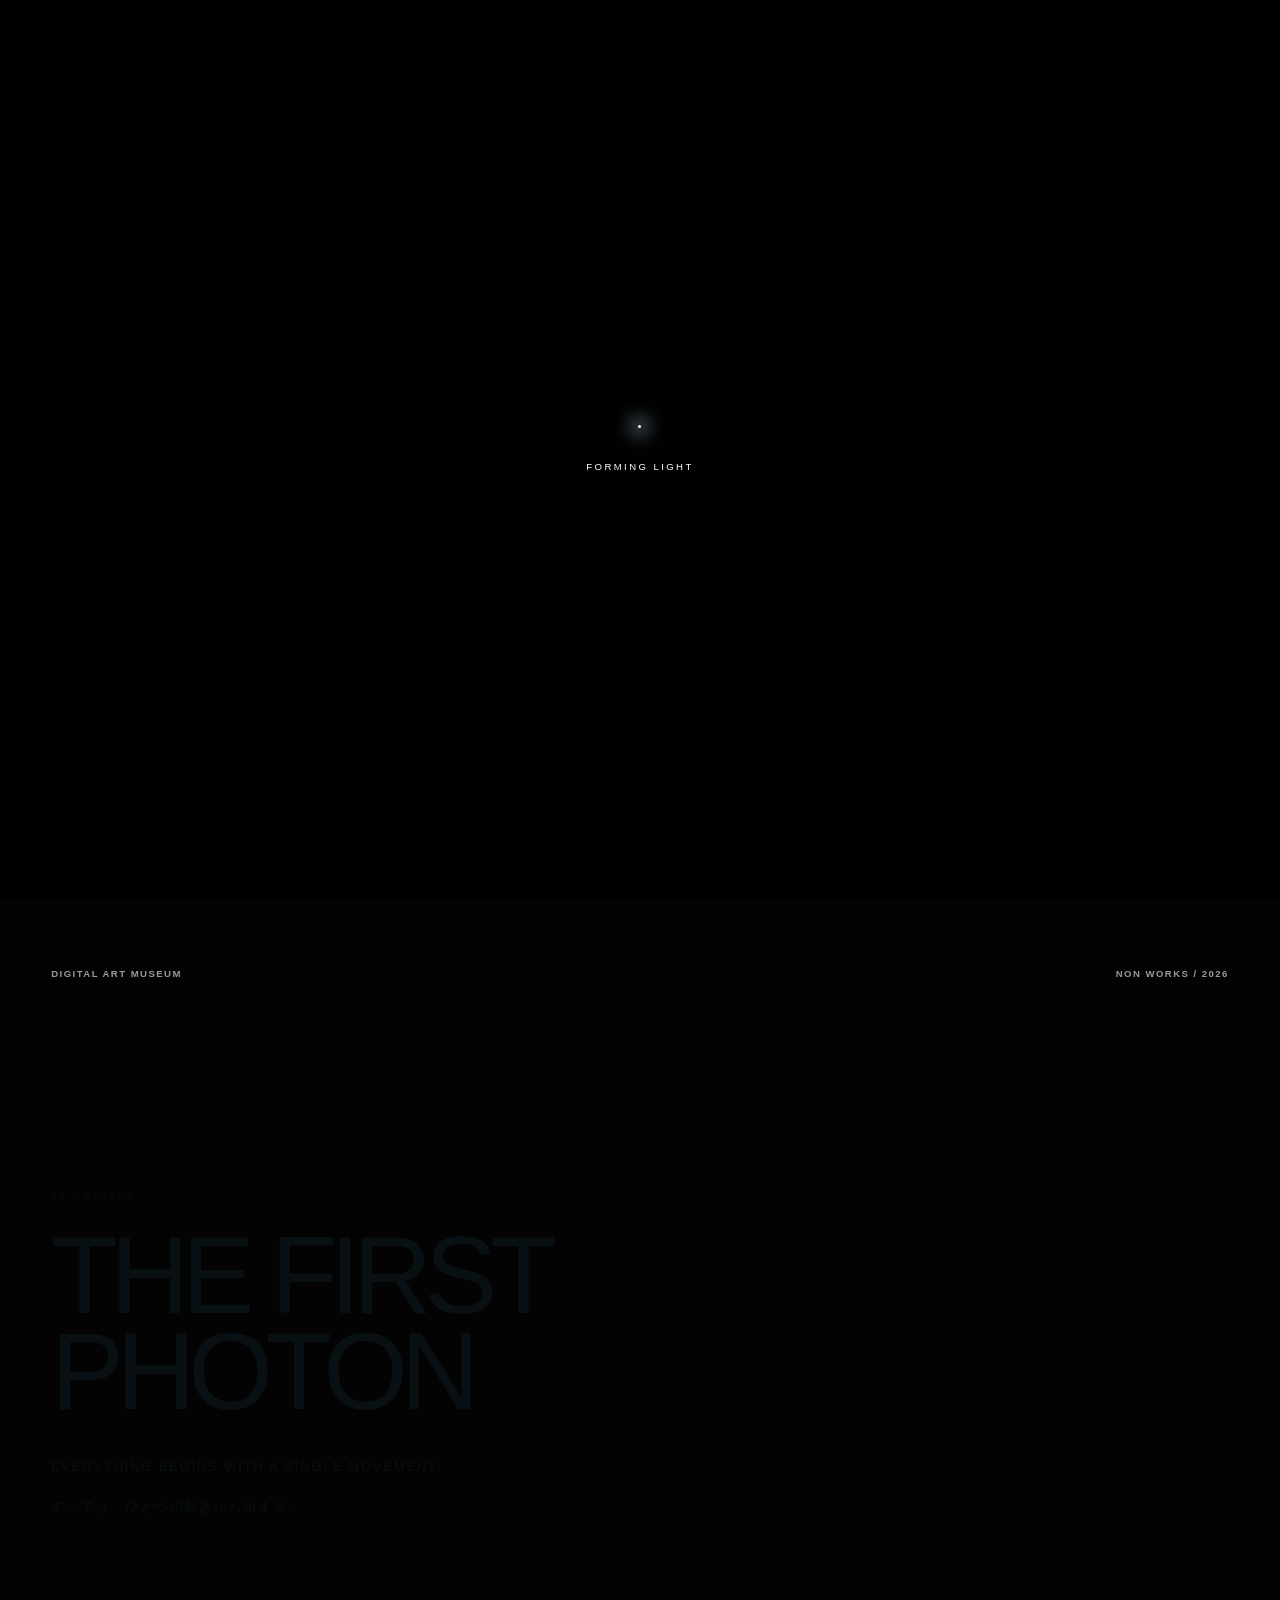
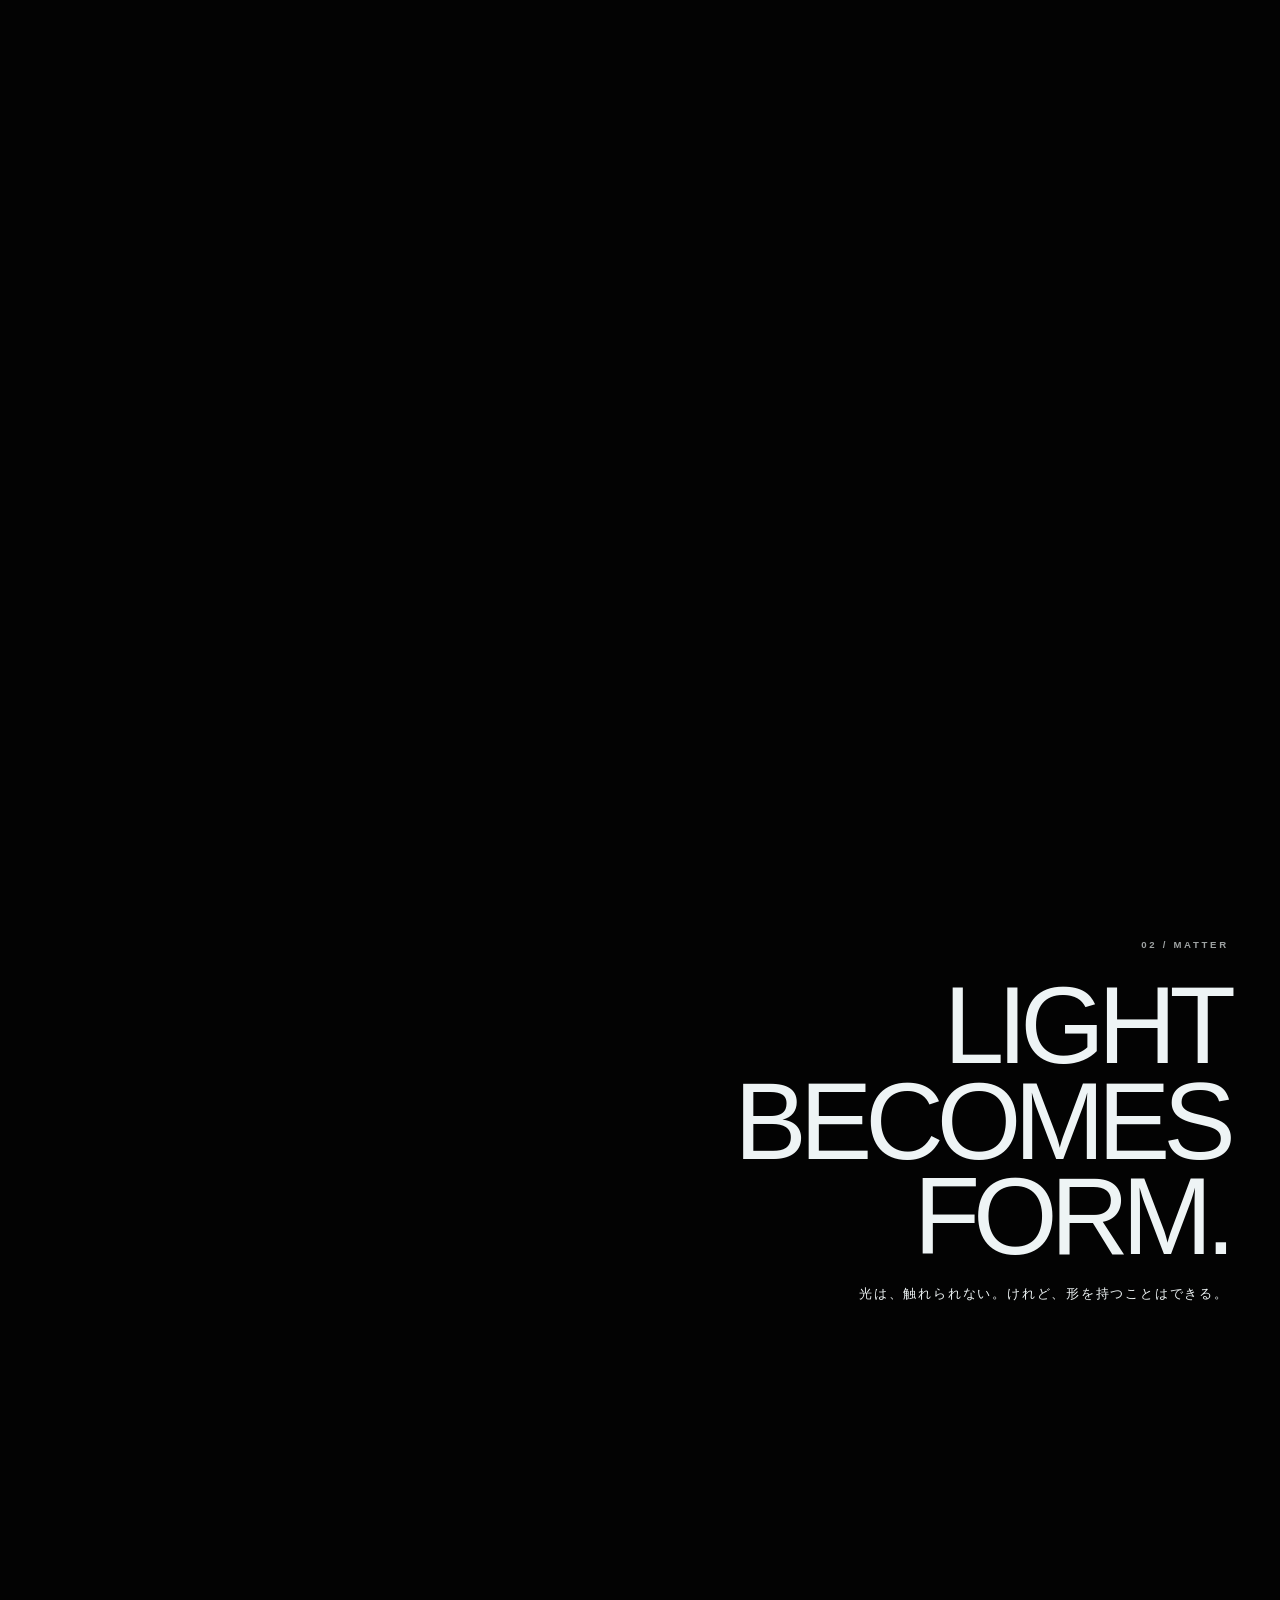
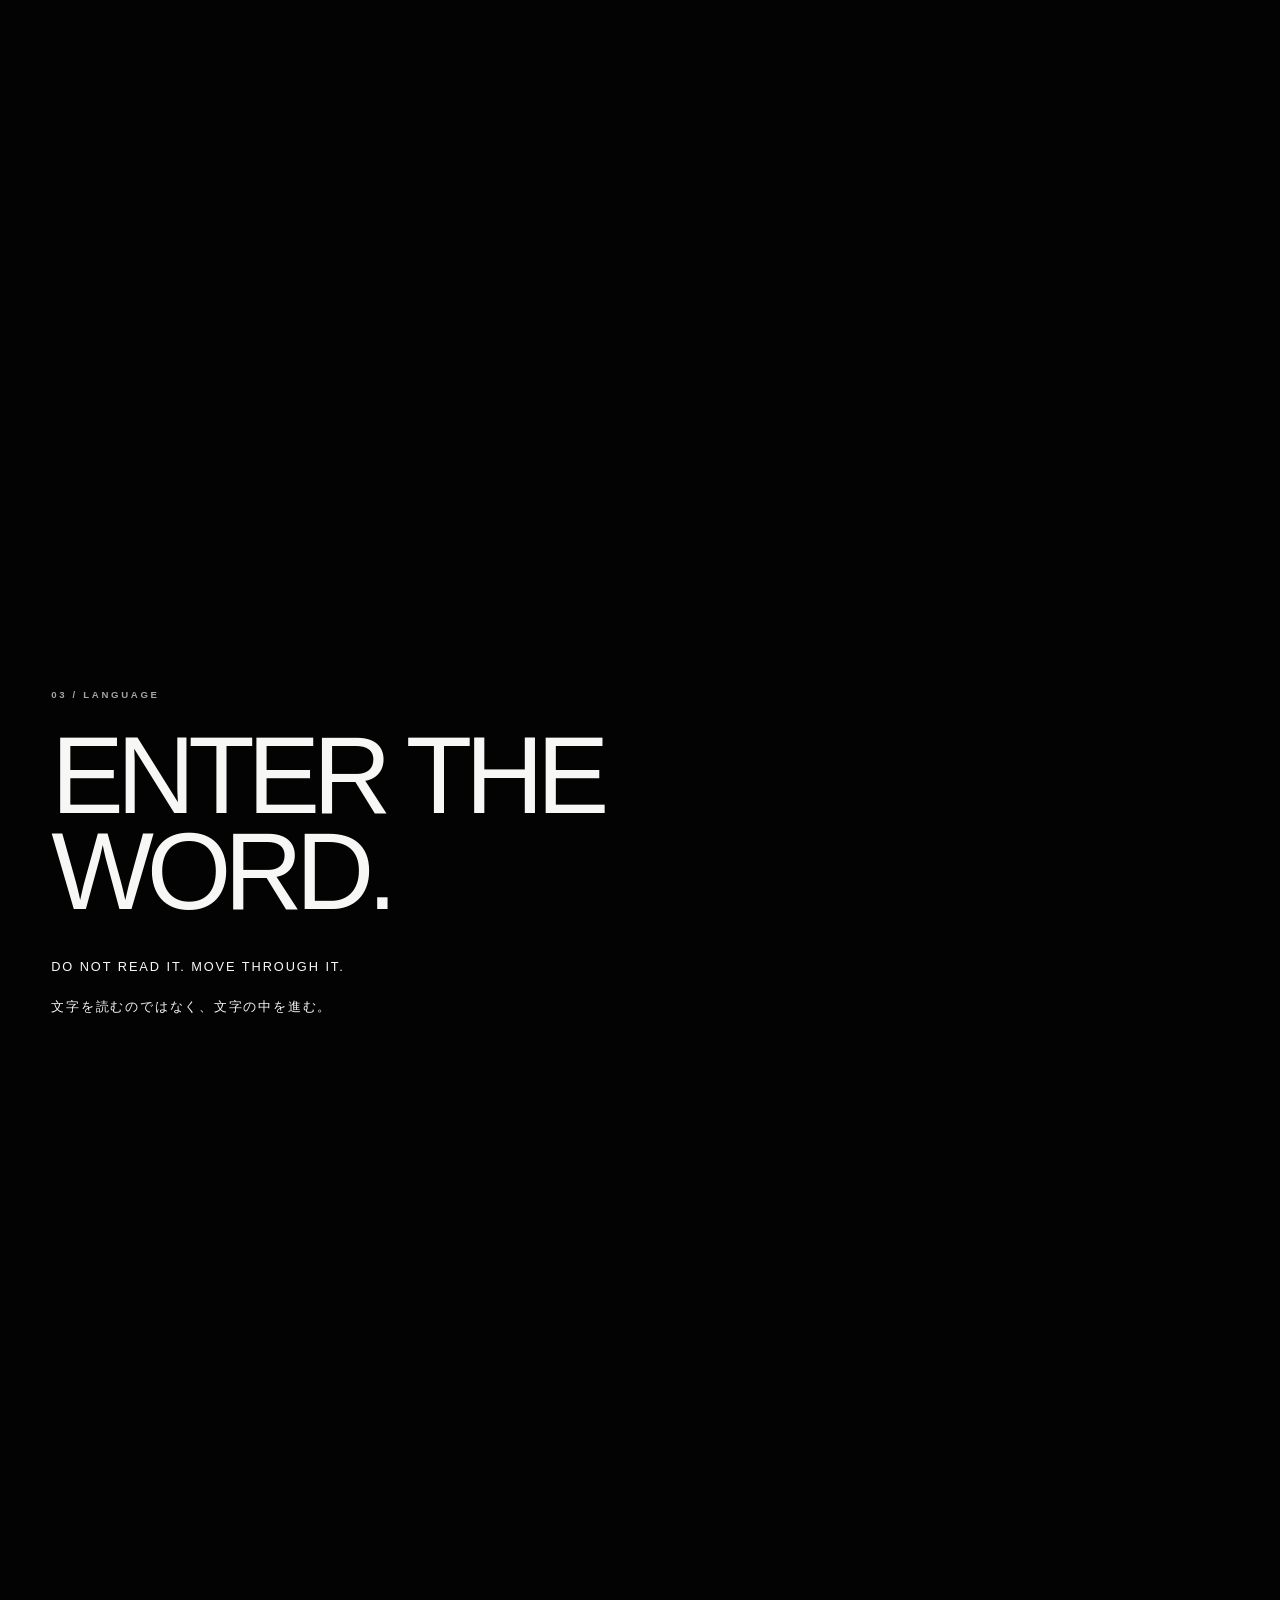
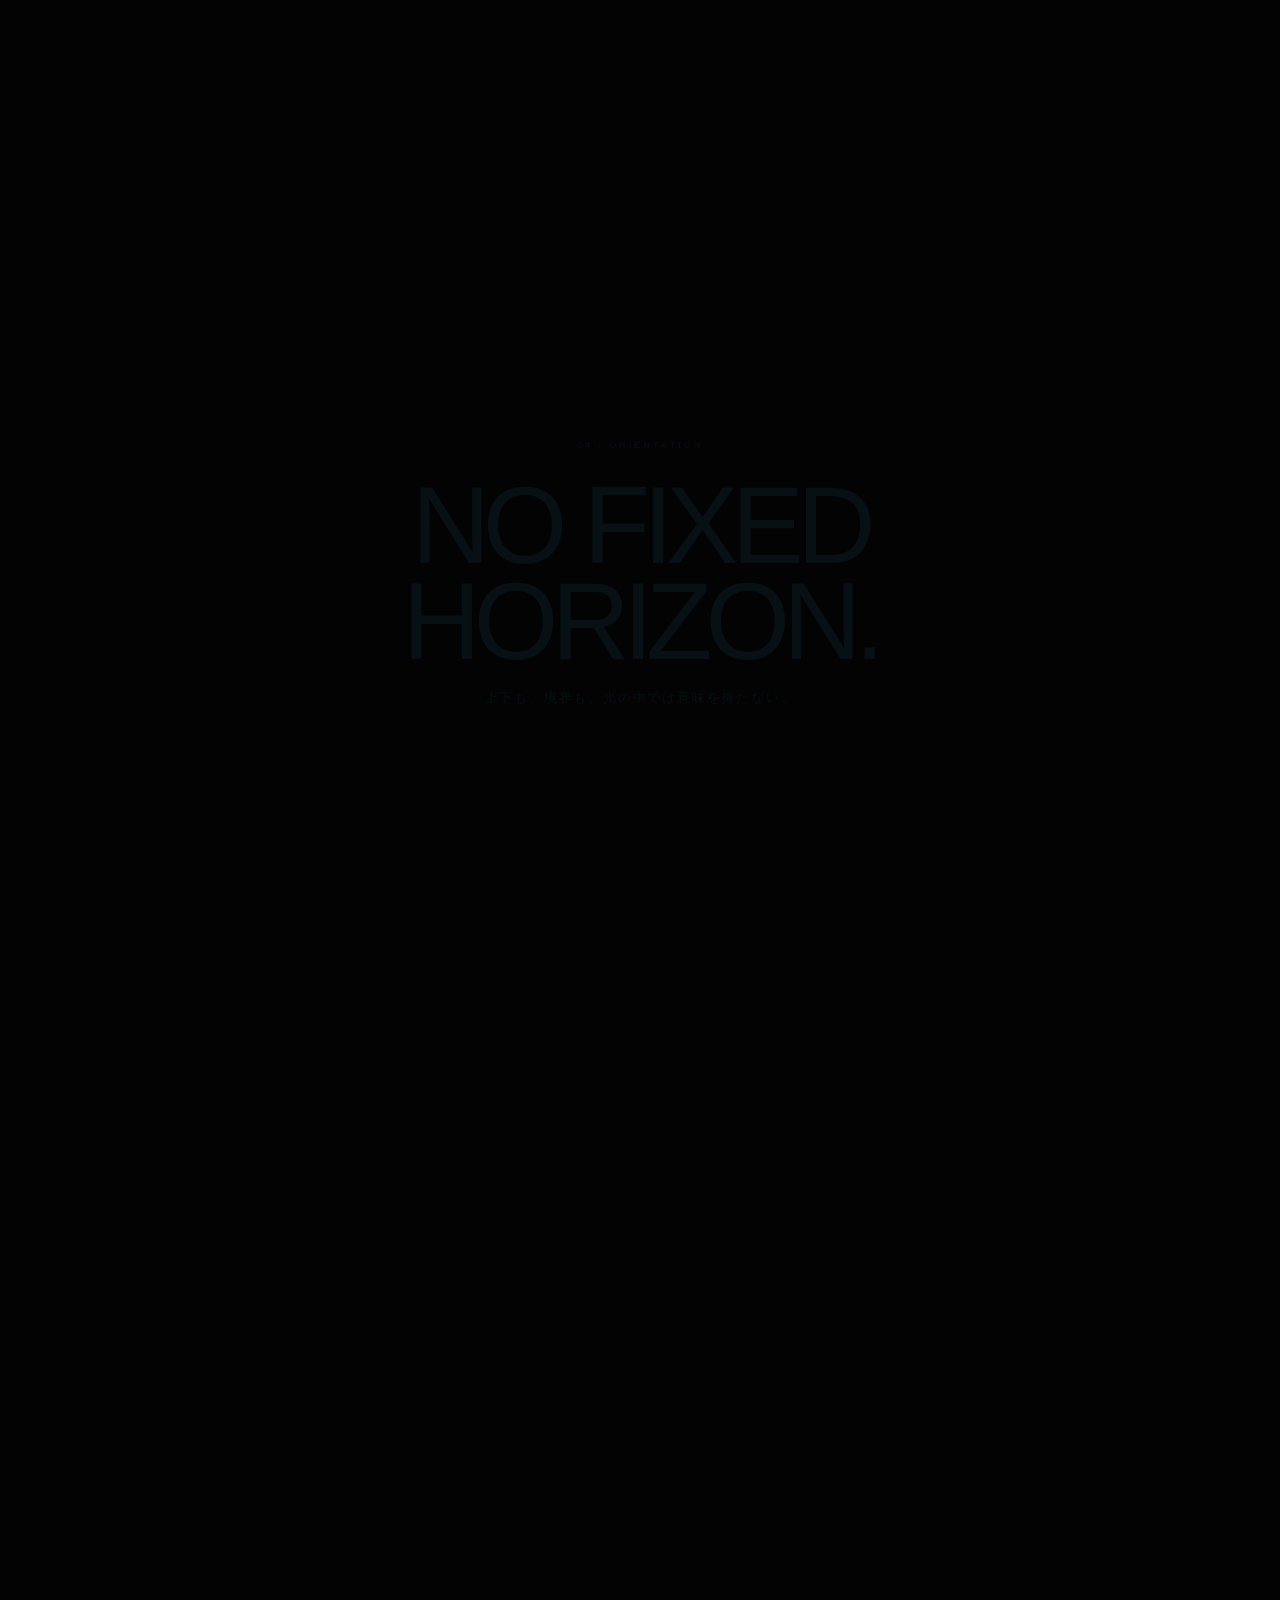
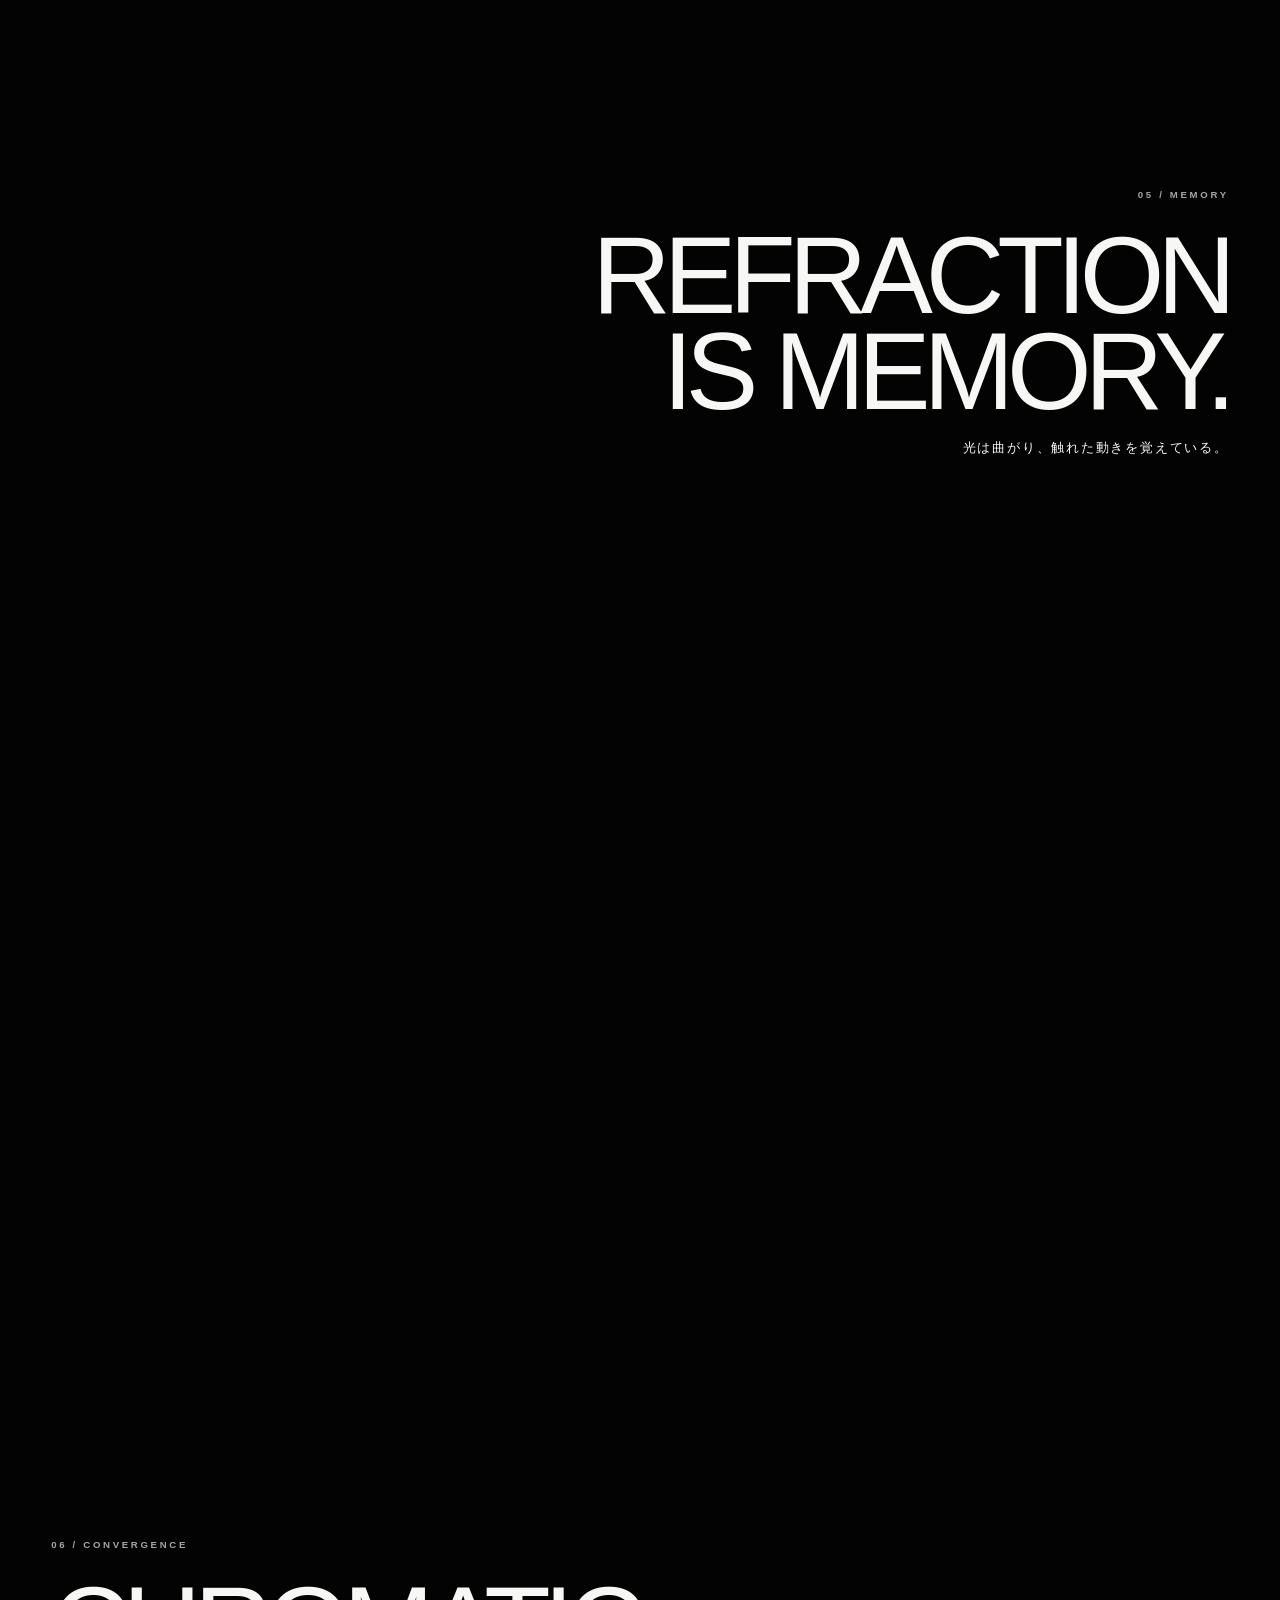
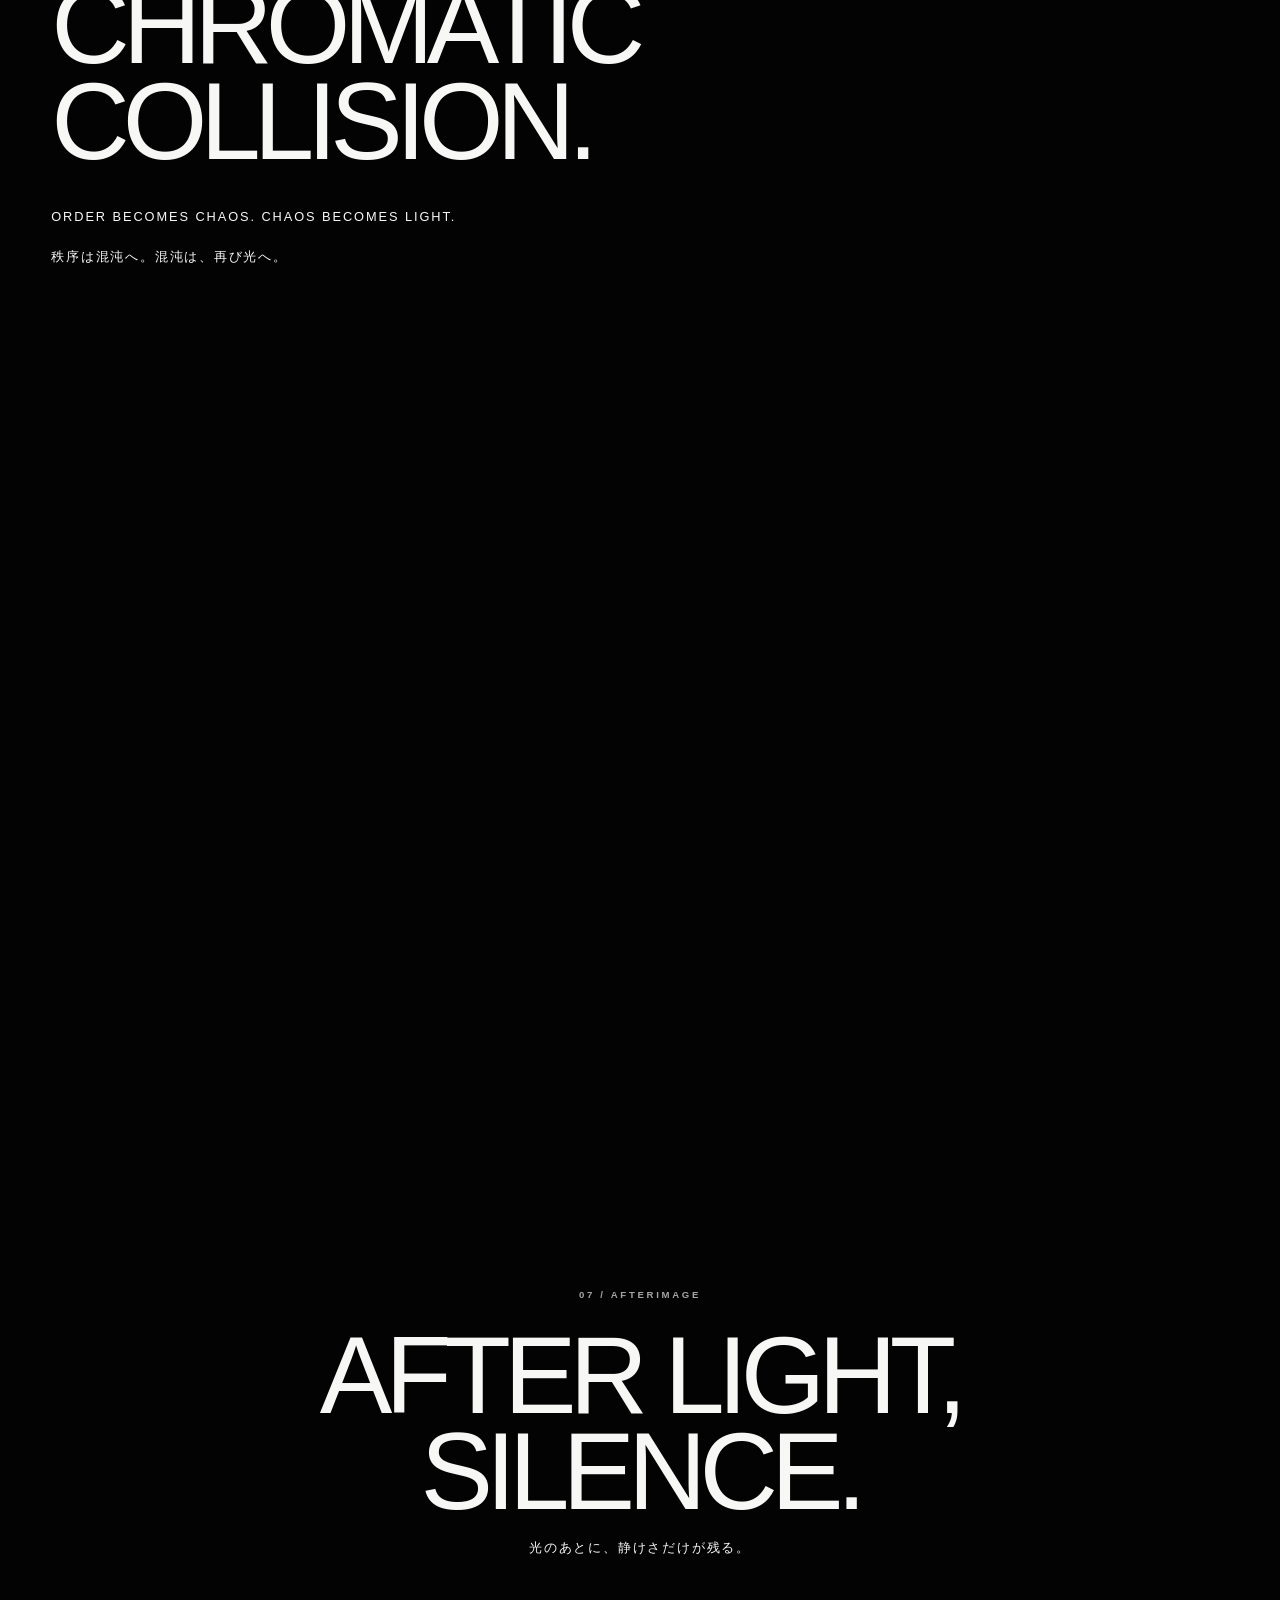
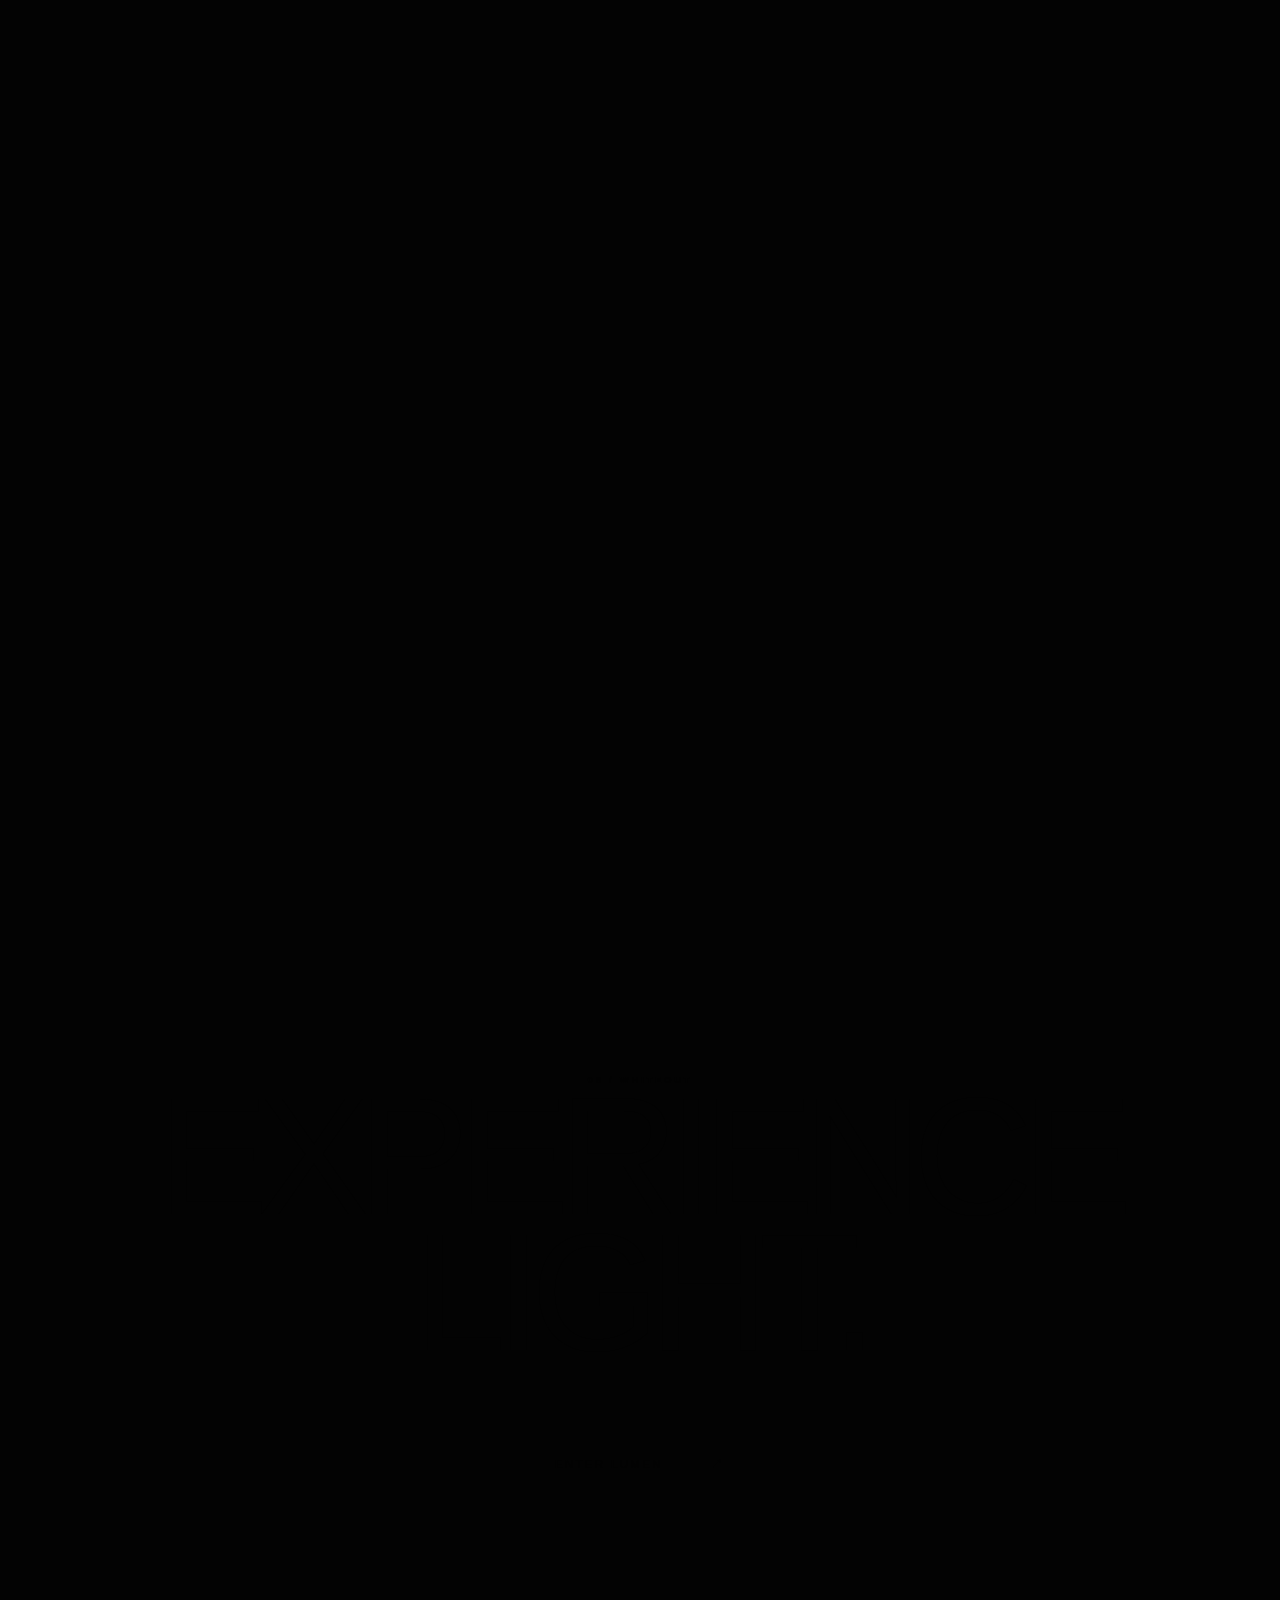
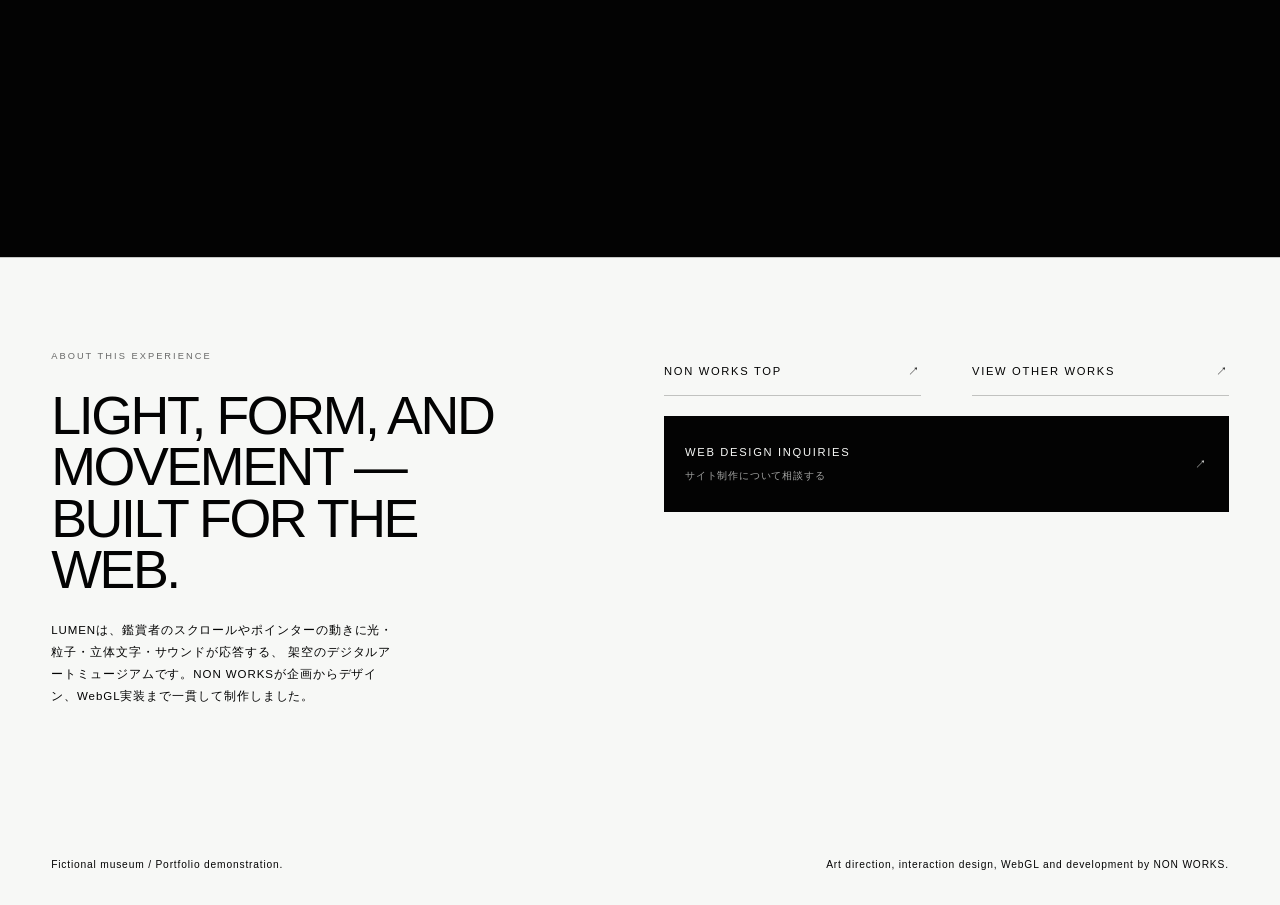
==== commit e9311e45: "feat: LUMENに作品説明と制作相談導線を追加 LUMEN静的出力を更新し、作品概要とNON WORKSの制作範囲をINFO・Informationへ明記。公式トップ、他作品、サイト制作お問い合" ====
--- a/lumen/index.html
+++ b/lumen/index.html
@@ -1 +1 @@
-<!DOCTYPE html><html lang="ja"><head><meta charSet="utf-8"/><meta name="viewport" content="width=device-width, initial-scale=1, viewport-fit=cover"/><link rel="stylesheet" href="/lumen/_next/static/chunks/38iaryoxbv5nk.css" data-precedence="next"/><link rel="preload" as="script" fetchPriority="low" href="/lumen/_next/static/chunks/09lgyggnhjlha.js"/><script src="/lumen/_next/static/chunks/3f25jkizabj3m.js" async=""></script><script src="/lumen/_next/static/chunks/08ttfj81-47mu.js" async=""></script><script src="/lumen/_next/static/chunks/turbopack-0nbsh2y10tv_j.js" async=""></script><script src="/lumen/_next/static/chunks/3fntmmi971322.js" async="" crossorigin=""></script><script src="/lumen/_next/static/chunks/2ilef30p6bt1t.js" async="" crossorigin=""></script><script src="/lumen/_next/static/chunks/2udpfu01oso8n.js" async="" crossorigin=""></script><meta name="theme-color" content="#030303"/><title>LUMEN — Where Light Becomes Form</title><meta name="description" content="光が形になる瞬間をめぐる、NON WORKSによる架空のデジタルアートミュージアム。"/><link rel="manifest" href="/lumen/manifest.webmanifest"/><meta name="robots" content="index, follow"/><meta name="category" content="design portfolio"/><link rel="canonical" href="https://nonworks.online/lumen/"/><meta property="og:title" content="LUMEN — Where Light Becomes Form"/><meta property="og:description" content="光が、形になる場所。NON WORKSによる没入型Web体験。"/><meta property="og:url" content="https://nonworks.online/lumen/"/><meta property="og:site_name" content="NON WORKS"/><meta property="og:locale" content="ja_JP"/><meta property="og:type" content="website"/><meta name="twitter:card" content="summary_large_image"/><meta name="twitter:title" content="LUMEN — Where Light Becomes Form"/><meta name="twitter:description" content="NON WORKSによる架空のデジタルアートミュージアム。"/><link rel="icon" href="/lumen/icon.svg?icon.13hl-26zrrf4t.svg" sizes="any" type="image/svg+xml"/><script src="/lumen/_next/static/chunks/0cz1d0mv5g_q7.js" noModule=""></script></head><body><div hidden=""><!--$--><!--/$--></div><div class="lumen-experience" data-quality="medium" data-reduced-motion="false" data-current-chapter="opening"><a class="skip-link" href="#main">本文へ移動</a><div class="lumen-static-world" aria-hidden="true"><div class="lumen-static-beam"></div><div class="lumen-static-glass"></div><div class="lumen-static-grain"></div></div><!--$!--><template data-dgst="BAILOUT_TO_CLIENT_SIDE_RENDERING"></template><div class="lumen-canvas-placeholder" aria-hidden="true"></div><!--/$--><div class="lumen-loading" data-ready="false" aria-live="polite" aria-hidden="false"><div class="lumen-loading-mark"></div><span>FORMING LIGHT</span></div><header class="lumen-header" data-active="opening"><a class="lumen-wordmark" href="#opening" aria-label="LUMEN トップへ">LUMEN</a><nav class="lumen-nav" aria-label="体験メニュー"><button type="button">INDEX</button><button type="button" aria-pressed="false">SOUND <!-- -->OFF</button><button type="button">INFO</button></nav></header><dialog class="lumen-dialog lumen-index" aria-labelledby="index-title"><div class="lumen-dialog-inner"><div class="lumen-dialog-head"><h2 id="index-title">INDEX</h2><button type="button" aria-label="閉じる">CLOSE</button></div><ol><li data-current="true"><a href="#opening"><span>00</span>OPENING</a></li><li data-current="false"><a href="#photon"><span>01</span>THE FIRST PHOTON</a></li><li data-current="false"><a href="#form"><span>02</span>LIGHT BECOMES FORM</a></li><li data-current="false"><a href="#word"><span>03</span>ENTER THE WORD</a></li><li data-current="false"><a href="#horizon"><span>04</span>NO FIXED HORIZON</a></li><li data-current="false"><a href="#refraction"><span>05</span>REFRACTION IS MEMORY</a></li><li data-current="false"><a href="#collision"><span>06</span>CHROMATIC COLLISION</a></li><li data-current="false"><a href="#silence"><span>07</span>AFTER LIGHT, SILENCE</a></li><li data-current="false"><a href="#finale"><span>08</span>WHITEOUT</a></li></ol></div></dialog><dialog class="lumen-dialog lumen-info-dialog" aria-labelledby="info-title"><div class="lumen-dialog-inner"><div class="lumen-dialog-head"><h2 id="info-title">INFO</h2><button type="button" aria-label="閉じる">CLOSE</button></div><div class="lumen-info-copy"><p>LUMEN is a fictional digital art museum created as a sample website.</p><p>Sample website created by NON WORKS.</p></div></div></dialog><main id="main" class="lumen-story"><section id="opening" class="lumen-chapter lumen-opening" data-chapter="opening"><div class="lumen-opening-copy"><p class="lumen-kicker">WHERE LIGHT BECOMES FORM.</p><h1>LUMEN</h1><p class="lumen-japanese">光が、形になる場所。</p><a class="lumen-primary-link" href="#photon"><span>BEGIN THE EXPERIENCE</span><span aria-hidden="true">↓</span></a></div><div class="lumen-edge-copy" aria-hidden="true"><span>DIGITAL ART MUSEUM</span><span>NON WORKS / 2026</span></div></section><section id="photon" class="lumen-chapter lumen-photon" data-chapter="photon" data-align="left"><div class="lumen-chapter-copy"><p class="lumen-eyebrow">01 / ORIGIN</p><h2>THE FIRST PHOTON</h2><p class="lumen-english">Everything begins with a single movement.</p><p class="lumen-japanese">すべては、ひとつの動きから始まる。</p></div></section><section id="form" class="lumen-chapter lumen-form" data-chapter="form" data-align="right"><div class="lumen-chapter-copy"><p class="lumen-eyebrow">02 / MATTER</p><h2>LIGHT BECOMES FORM.</h2><p class="lumen-japanese">光は、触れられない。けれど、形を持つことはできる。</p></div></section><section id="word" class="lumen-chapter lumen-word" data-chapter="word" data-align="left"><div class="lumen-chapter-copy"><p class="lumen-eyebrow">03 / LANGUAGE</p><h2>ENTER THE WORD.</h2><p class="lumen-english">DO NOT READ IT. MOVE THROUGH IT.</p><p class="lumen-japanese">文字を読むのではなく、文字の中を進む。</p></div></section><section id="horizon" class="lumen-chapter lumen-horizon" data-chapter="horizon" data-align="center"><div class="lumen-chapter-copy"><p class="lumen-eyebrow">04 / ORIENTATION</p><h2>NO FIXED HORIZON.</h2><p class="lumen-japanese">上下も、境界も、光の中では意味を持たない。</p></div></section><section id="refraction" class="lumen-chapter lumen-refraction" data-chapter="refraction" data-align="right"><div class="lumen-chapter-copy"><p class="lumen-eyebrow">05 / MEMORY</p><h2>REFRACTION IS MEMORY.</h2><p class="lumen-japanese">光は曲がり、触れた動きを覚えている。</p></div></section><section id="collision" class="lumen-chapter lumen-collision" data-chapter="collision" data-align="left"><div class="lumen-chapter-copy"><p class="lumen-eyebrow">06 / CONVERGENCE</p><h2>CHROMATIC COLLISION.</h2><p class="lumen-english">Order becomes chaos. Chaos becomes light.</p><p class="lumen-japanese">秩序は混沌へ。混沌は、再び光へ。</p></div></section><section id="silence" class="lumen-chapter lumen-silence" data-chapter="silence" data-align="center"><div class="lumen-chapter-copy"><p class="lumen-eyebrow">07 / AFTERIMAGE</p><h2>AFTER LIGHT, SILENCE.</h2><p class="lumen-japanese">光のあとに、静けさだけが残る。</p></div></section><section id="finale" class="lumen-chapter lumen-finale" data-chapter="finale"><div class="lumen-finale-copy"><p>08 / WHITEOUT</p><h2>EXPERIENCE LIGHT.</h2><a class="lumen-finale-link" href="#opening">ENTER LUMEN <span aria-hidden="true">↗</span></a></div></section><footer id="information" class="lumen-information" data-chapter="information"><div class="lumen-information-top"><p>A digital experience by NON WORKS.</p><nav aria-label="フッターメニュー"><a href="#information">ABOUT</a><a href="#information">EXHIBITIONS</a><a href="#information">VISIT</a><a href="#information">CONTACT</a><a href="#information">INSTAGRAM</a><a href="#information">SOUND</a><a href="#information">PRIVACY</a></nav></div><div class="lumen-information-bottom"><p>LUMEN is a fictional digital art museum created as a sample website.</p><p>Sample website created by NON WORKS.</p></div></footer></main><div class="lumen-chapter-indicator" aria-hidden="true"><span>00</span><i></i><span>08</span></div></div><script type="application/ld+json">{"@context":"https://schema.org","@type":"CreativeWork","name":"LUMEN — Sample website created by NON WORKS","url":"https://nonworks.online/lumen/","creator":{"@type":"Organization","name":"NON WORKS","url":"https://nonworks.online/"},"description":"光と鑑賞者の動きの関係を題材にした、架空のデジタルアートミュージアム。","inLanguage":["ja","en"],"isAccessibleForFree":true}</script><!--$--><!--/$--><script src="/lumen/_next/static/chunks/09lgyggnhjlha.js" id="_R_" async=""></script><script>(self.__next_f=self.__next_f||[]).push([0])</script><script>self.__next_f.push([1,"1:\"$Sreact.fragment\"\n2:I[39756,[\"/lumen/_next/static/chunks/3fntmmi971322.js\"],\"default\"]\n3:I[37457,[\"/lumen/_next/static/chunks/3fntmmi971322.js\"],\"default\"]\n4:I[91248,[\"/lumen/_next/static/chunks/3fntmmi971322.js\",\"/lumen/_next/static/chunks/2ilef30p6bt1t.js\",\"/lumen/_next/static/chunks/2udpfu01oso8n.js\"],\"LumenExperience\"]\n5:I[97367,[\"/lumen/_next/static/chunks/3fntmmi971322.js\"],\"OutletBoundary\"]\n6:\"$Sreact.suspense\"\n8:I[97367,[\"/lumen/_next/static/chunks/3fntmmi971322.js\"],\"ViewportBoundary\"]\na:I[97367,[\"/lumen/_next/static/chunks/3fntmmi971322.js\"],\"MetadataBoundary\"]\nc:I[68027,[\"/lumen/_next/static/chunks/3fntmmi971322.js\"],\"default\",1]\n:HL[\"/lumen/_next/static/chunks/38iaryoxbv5nk.css\",\"style\"]\n0:{\"P\":null,\"c\":[\"\",\"\"],\"q\":\"\",\"i\":false,\"f\":[[[\"\",{\"children\":[\"__PAGE__\",{},\"$undefined\",\"$undefined\",4608]},\"$undefined\",\"$undefined\",4624],[[\"$\",\"$1\",\"c\",{\"children\":[[[\"$\",\"link\",\"0\",{\"rel\":\"stylesheet\",\"href\":\"/lumen/_next/static/chunks/38iaryoxbv5nk.css\",\"precedence\":\"next\",\"crossOrigin\":\"$undefined\",\"nonce\":\"$undefined\"}],[\"$\",\"script\",\"script-0\",{\"src\":\"/lumen/_next/static/chunks/3fntmmi971322.js\",\"async\":true,\"nonce\":\"$undefined\"}]],[\"$\",\"html\",null,{\"lang\":\"ja\",\"children\":[\"$\",\"body\",null,{\"children\":[\"$\",\"$L2\",null,{\"parallelRouterKey\":\"children\",\"error\":\"$undefined\",\"errorStyles\":\"$undefined\",\"errorScripts\":\"$undefined\",\"template\":[\"$\",\"$L3\",null,{}],\"templateStyles\":\"$undefined\",\"templateScripts\":\"$undefined\",\"notFound\":[[[\"$\",\"title\",null,{\"children\":\"404: This page could not be found.\"}],[\"$\",\"div\",null,{\"style\":{\"fontFamily\":\"system-ui,\\\"Segoe UI\\\",Roboto,Helvetica,Arial,sans-serif,\\\"Apple Color Emoji\\\",\\\"Segoe UI Emoji\\\"\",\"height\":\"100vh\",\"textAlign\":\"center\",\"display\":\"flex\",\"flexDirection\":\"column\",\"alignItems\":\"center\",\"justifyContent\":\"center\"},\"children\":[\"$\",\"div\",null,{\"children\":[[\"$\",\"style\",null,{\"dangerouslySetInnerHTML\":{\"__html\":\"body{color:#000;background:#fff;margin:0}.next-error-h1{border-right:1px solid rgba(0,0,0,.3)}@media (prefers-color-scheme:dark){body{color:#fff;background:#000}.next-error-h1{border-right:1px solid rgba(255,255,255,.3)}}\"}}],[\"$\",\"h1\",null,{\"className\":\"next-error-h1\",\"style\":{\"display\":\"inline-block\",\"margin\":\"0 20px 0 0\",\"padding\":\"0 23px 0 0\",\"fontSize\":24,\"fontWeight\":500,\"verticalAlign\":\"top\",\"lineHeight\":\"49px\"},\"children\":404}],[\"$\",\"div\",null,{\"style\":{\"display\":\"inline-block\"},\"children\":[\"$\",\"h2\",null,{\"style\":{\"fontSize\":14,\"fontWeight\":400,\"lineHeight\":\"49px\",\"margin\":0},\"children\":\"This page could not be found.\"}]}]]}]}]],[]],\"forbidden\":\"$undefined\",\"unauthorized\":\"$undefined\"}]}]}]]}],{\"children\":[[\"$\",\"$1\",\"c\",{\"children\":[[[\"$\",\"$L4\",null,{}],[\"$\",\"script\",null,{\"type\":\"application/ld+json\",\"dangerouslySetInnerHTML\":{\"__html\":\"{\\\"@context\\\":\\\"https://schema.org\\\",\\\"@type\\\":\\\"CreativeWork\\\",\\\"name\\\":\\\"LUMEN — Sample website created by NON WORKS\\\",\\\"url\\\":\\\"https://nonworks.online/lumen/\\\",\\\"creator\\\":{\\\"@type\\\":\\\"Organization\\\",\\\"name\\\":\\\"NON WORKS\\\",\\\"url\\\":\\\"https://nonworks.online/\\\"},\\\"description\\\":\\\"光と鑑賞者の動きの関係を題材にした、架空のデジタルアートミュージアム。\\\",\\\"inLanguage\\\":[\\\"ja\\\",\\\"en\\\"],\\\"isAccessibleForFree\\\":true}\"}}]],[[\"$\",\"script\",\"script-0\",{\"src\":\"/lumen/_next/static/chunks/2ilef30p6bt1t.js\",\"async\":true,\"nonce\":\"$undefined\"}],[\"$\",\"script\",\"script-1\",{\"src\":\"/lumen/_next/static/chunks/2udpfu01oso8n.js\",\"async\":true,\"nonce\":\"$undefined\"}]],[\"$\",\"$L5\",null,{\"children\":[\"$\",\"$6\",null,{\"name\":\"Next.MetadataOutlet\",\"children\":\"$@7\"}]}]]}],{},null,false,null]},null,false,null],[\"$\",\"$1\",\"h\",{\"children\":[null,[\"$\",\"$L8\",null,{\"children\":\"$L9\"}],[\"$\",\"div\",null,{\"hidden\":true,\"children\":[\"$\",\"$La\",null,{\"children\":[\"$\",\"$6\",null,{\"name\":\"Next.Metadata\",\"children\":\"$Lb\"}]}]}],null]}],false]],\"m\":\"$undefined\",\"G\":[\"$c\",[[\"$\",\"link\",\"0\",{\"rel\":\"stylesheet\",\"href\":\"/lumen/_next/static/chunks/38iaryoxbv5nk.css\",\"precedence\":\"next\",\"crossOrigin\":\"$undefined\",\"nonce\":\"$undefined\"}]]],\"S\":true,\"h\":null,\"r\":\"$undefined\",\"s\":\"$undefined\",\"a\":\"$undefined\",\"l\":\"$undefined\",\"p\":\"$undefined\",\"d\":\"$undefined\",\"b\":\"V-dtmlRfEqaBE7va3fba4\"}\n9:[[\"$\",\"meta\",\"0\",{\"charSet\":\"utf-8\"}],[\"$\",\"meta\",\"1\",{\"name\":\"viewport\",\"content\":\"width=device-width, initial-scale=1, viewport-fit=cover\"}],[\"$\",\"meta\",\"2\",{\"name\":\"theme-color\",\"content\":\"#030303\"}]]\nd:I[27201,[\"/lumen/_next/static/chunks/3fntmmi971322.js\"],\"IconMark\"]\n7:null\nb:[[\"$\",\"title\",\"0\",{\"children\":\"LUMEN — Where Light Becomes Form\"}],[\"$\",\"meta\",\"1\",{\"name\":\"description\",\"content\":\"光が形になる瞬間をめぐる、NON WORKSによる架空のデジタルアートミュージアム。\"}],[\"$\",\"link\",\"2\",{\"rel\":\"manifest\",\"href\":\"/lumen/manifest.webmanifest\",\"crossOrigin\":\"$undefined\"}],[\"$\",\"meta\",\"3\",{\"name\":\"robots\",\"content\":\"index, follow\"}],[\"$\",\"meta\",\"4\",{\"name\":\"category\",\"content\":\"design portfolio\"}],[\"$\",\"link\",\"5\",{\"rel\":\"canonical\",\"href\":\"https://nonworks.online/lumen/\"}],[\"$\",\"meta\",\"6\",{\"property\":\"og:title\",\"content\":\"LUMEN — Where Light Becomes Form\"}],[\"$\",\"meta\",\"7\",{\"property\":\"og:description\",\"content\":\"光が、形になる場所。NON WORKSによる没入型Web体験。\"}],[\"$\",\"meta\",\"8\",{\"property\":\"og:url\",\"content\":\"https://nonworks.online/lumen/\"}],[\"$\",\"meta\",\"9\",{\"property\":\"og:site_name\",\"content\":\"NON WORKS\"}],[\"$\",\"meta\",\"10\",{\"property\":\"og:locale\",\"content\":\"ja_JP\"}],[\"$\",\"meta\",\"11\",{\"property\":\"og:type\",\"content\":\"website\"}],[\"$\",\"meta\",\"12\",{\"name\":\"twitter:card\",\"content\":\"summary_large_image\"}],[\"$\",\"meta\",\"13\",{\"name\":\"twitter:title\",\"content\":\"LUMEN — Where Light Becomes Form\"}],[\"$\",\"meta\",\"14\",{\"name\":\"twitter:description\",\"content\":\"NON WORKSによる架空のデジタルアートミュージアム。\"}],[\"$\",\"link\",\"15\",{\"rel\":\"icon\",\"href\":\"/lumen/icon.svg?icon.13hl-26zrrf4t.svg\",\"sizes\":\"any\",\"type\":\"image/svg+xml\"}],[\"$\",\"$Ld\",\"16\",{}]]\n"])</script></body></html>+<!DOCTYPE html><html lang="ja"><head><meta charSet="utf-8"/><meta name="viewport" content="width=device-width, initial-scale=1, viewport-fit=cover"/><link rel="stylesheet" href="/lumen/_next/static/chunks/1-132nlw_seti.css" data-precedence="next"/><link rel="preload" as="script" fetchPriority="low" href="/lumen/_next/static/chunks/09lgyggnhjlha.js"/><script src="/lumen/_next/static/chunks/3f25jkizabj3m.js" async=""></script><script src="/lumen/_next/static/chunks/08ttfj81-47mu.js" async=""></script><script src="/lumen/_next/static/chunks/turbopack-0nbsh2y10tv_j.js" async=""></script><script src="/lumen/_next/static/chunks/3fntmmi971322.js" async="" crossorigin=""></script><script src="/lumen/_next/static/chunks/2ilef30p6bt1t.js" async="" crossorigin=""></script><script src="/lumen/_next/static/chunks/2t35ze4r31t75.js" async="" crossorigin=""></script><meta name="theme-color" content="#030303"/><title>LUMEN — Where Light Becomes Form</title><meta name="description" content="光が形になる瞬間をめぐる、NON WORKSによる架空のデジタルアートミュージアム。"/><link rel="manifest" href="/lumen/manifest.webmanifest"/><meta name="robots" content="index, follow"/><meta name="category" content="design portfolio"/><link rel="canonical" href="https://nonworks.online/lumen/"/><meta property="og:title" content="LUMEN — Where Light Becomes Form"/><meta property="og:description" content="光が、形になる場所。NON WORKSによる没入型Web体験。"/><meta property="og:url" content="https://nonworks.online/lumen/"/><meta property="og:site_name" content="NON WORKS"/><meta property="og:locale" content="ja_JP"/><meta property="og:type" content="website"/><meta name="twitter:card" content="summary_large_image"/><meta name="twitter:title" content="LUMEN — Where Light Becomes Form"/><meta name="twitter:description" content="NON WORKSによる架空のデジタルアートミュージアム。"/><link rel="icon" href="/lumen/icon.svg?icon.13hl-26zrrf4t.svg" sizes="any" type="image/svg+xml"/><script src="/lumen/_next/static/chunks/0cz1d0mv5g_q7.js" noModule=""></script></head><body><div hidden=""><!--$--><!--/$--></div><div class="lumen-experience" data-quality="medium" data-reduced-motion="false" data-current-chapter="opening"><a class="skip-link" href="#main">本文へ移動</a><div class="lumen-static-world" aria-hidden="true"><div class="lumen-static-beam"></div><div class="lumen-static-glass"></div><div class="lumen-static-grain"></div></div><!--$!--><template data-dgst="BAILOUT_TO_CLIENT_SIDE_RENDERING"></template><div class="lumen-canvas-placeholder" aria-hidden="true"></div><!--/$--><div class="lumen-loading" data-ready="false" aria-live="polite" aria-hidden="false"><div class="lumen-loading-mark"></div><span>FORMING LIGHT</span></div><header class="lumen-header" data-active="opening"><div class="lumen-brand-links"><a class="lumen-wordmark" href="#opening" aria-label="LUMEN トップへ">LUMEN</a><a class="lumen-nonworks-link" href="https://nonworks.online/" aria-label="NON WORKSトップページへ">NON WORKS <span aria-hidden="true">↗</span></a></div><nav class="lumen-nav" aria-label="体験メニュー"><button type="button">INDEX</button><button type="button" aria-pressed="false">SOUND <!-- -->OFF</button><button type="button">INFO</button></nav></header><dialog class="lumen-dialog lumen-index" aria-labelledby="index-title"><div class="lumen-dialog-inner"><div class="lumen-dialog-head"><h2 id="index-title">INDEX</h2><button type="button" aria-label="閉じる">CLOSE</button></div><ol><li data-current="true"><a href="#opening"><span>00</span>OPENING</a></li><li data-current="false"><a href="#photon"><span>01</span>THE FIRST PHOTON</a></li><li data-current="false"><a href="#form"><span>02</span>LIGHT BECOMES FORM</a></li><li data-current="false"><a href="#word"><span>03</span>ENTER THE WORD</a></li><li data-current="false"><a href="#horizon"><span>04</span>NO FIXED HORIZON</a></li><li data-current="false"><a href="#refraction"><span>05</span>REFRACTION IS MEMORY</a></li><li data-current="false"><a href="#collision"><span>06</span>CHROMATIC COLLISION</a></li><li data-current="false"><a href="#silence"><span>07</span>AFTER LIGHT, SILENCE</a></li><li data-current="false"><a href="#finale"><span>08</span>WHITEOUT</a></li></ol></div></dialog><dialog class="lumen-dialog lumen-info-dialog" aria-labelledby="info-title"><div class="lumen-dialog-inner"><div class="lumen-dialog-head"><h2 id="info-title">INFO</h2><button type="button" aria-label="閉じる">CLOSE</button></div><div class="lumen-info-copy"><section class="lumen-info-block" aria-labelledby="info-experience-title"><p class="lumen-info-label">ABOUT THE EXPERIENCE</p><h3 id="info-experience-title">LIGHT BECOMES FORM.</h3><p class="lumen-info-detail">LUMENは、光が形になり、鑑賞者の動きが空間を変える架空のデジタルアートミュージアムです。 スクロール、ポインター、サウンドが連動する一つのWeb体験として設計しています。</p></section><section class="lumen-info-block" aria-labelledby="info-studio-title"><p class="lumen-info-label">CREATED BY NON WORKS</p><h3 id="info-studio-title">A DIGITAL EXPERIENCE, DESIGNED END TO END.</h3><p class="lumen-info-detail">NON WORKSが企画、アートディレクション、インタラクション設計、Three.js／Next.js実装まで 一貫して制作したポートフォリオ作品です。</p><div class="lumen-info-actions" aria-label="NON WORKSへのリンク"><a href="https://nonworks.online/"><span>NON WORKS TOP</span><span aria-hidden="true">↗</span></a><a href="https://nonworks.online/#contact"><span>WEB DESIGN INQUIRIES<small>サイト制作のご相談</small></span><span aria-hidden="true">↗</span></a></div></section></div></div></dialog><main id="main" class="lumen-story"><section id="opening" class="lumen-chapter lumen-opening" data-chapter="opening"><div class="lumen-opening-copy"><p class="lumen-kicker">WHERE LIGHT BECOMES FORM.</p><h1>LUMEN</h1><p class="lumen-japanese">光が、形になる場所。</p><a class="lumen-primary-link" href="#photon"><span>BEGIN THE EXPERIENCE</span><span aria-hidden="true">↓</span></a></div><div class="lumen-edge-copy" aria-hidden="true"><span>DIGITAL ART MUSEUM</span><span>NON WORKS / 2026</span></div></section><section id="photon" class="lumen-chapter lumen-photon" data-chapter="photon" data-align="left"><div class="lumen-chapter-copy"><p class="lumen-eyebrow">01 / ORIGIN</p><h2>THE FIRST PHOTON</h2><p class="lumen-english">Everything begins with a single movement.</p><p class="lumen-japanese">すべては、ひとつの動きから始まる。</p></div></section><section id="form" class="lumen-chapter lumen-form" data-chapter="form" data-align="right"><div class="lumen-chapter-copy"><p class="lumen-eyebrow">02 / MATTER</p><h2>LIGHT BECOMES FORM.</h2><p class="lumen-japanese">光は、触れられない。けれど、形を持つことはできる。</p></div></section><section id="word" class="lumen-chapter lumen-word" data-chapter="word" data-align="left"><div class="lumen-chapter-copy"><p class="lumen-eyebrow">03 / LANGUAGE</p><h2>ENTER THE WORD.</h2><p class="lumen-english">DO NOT READ IT. MOVE THROUGH IT.</p><p class="lumen-japanese">文字を読むのではなく、文字の中を進む。</p></div></section><section id="horizon" class="lumen-chapter lumen-horizon" data-chapter="horizon" data-align="center"><div class="lumen-chapter-copy"><p class="lumen-eyebrow">04 / ORIENTATION</p><h2>NO FIXED HORIZON.</h2><p class="lumen-japanese">上下も、境界も、光の中では意味を持たない。</p></div></section><section id="refraction" class="lumen-chapter lumen-refraction" data-chapter="refraction" data-align="right"><div class="lumen-chapter-copy"><p class="lumen-eyebrow">05 / MEMORY</p><h2>REFRACTION IS MEMORY.</h2><p class="lumen-japanese">光は曲がり、触れた動きを覚えている。</p></div></section><section id="collision" class="lumen-chapter lumen-collision" data-chapter="collision" data-align="left"><div class="lumen-chapter-copy"><p class="lumen-eyebrow">06 / CONVERGENCE</p><h2>CHROMATIC COLLISION.</h2><p class="lumen-english">Order becomes chaos. Chaos becomes light.</p><p class="lumen-japanese">秩序は混沌へ。混沌は、再び光へ。</p></div></section><section id="silence" class="lumen-chapter lumen-silence" data-chapter="silence" data-align="center"><div class="lumen-chapter-copy"><p class="lumen-eyebrow">07 / AFTERIMAGE</p><h2>AFTER LIGHT, SILENCE.</h2><p class="lumen-japanese">光のあとに、静けさだけが残る。</p></div></section><section id="finale" class="lumen-chapter lumen-finale" data-chapter="finale"><div class="lumen-finale-copy"><p>08 / WHITEOUT</p><h2>EXPERIENCE LIGHT.</h2><a class="lumen-finale-link" href="#opening">ENTER LUMEN <span aria-hidden="true">↗</span></a></div></section><footer id="information" class="lumen-information" data-chapter="information"><div class="lumen-information-top"><div class="lumen-information-intro"><p>ABOUT THIS EXPERIENCE</p><h2>LIGHT, FORM, AND MOVEMENT — BUILT FOR THE WEB.</h2><p>LUMENは、鑑賞者のスクロールやポインターの動きに光・粒子・立体文字・サウンドが応答する、 架空のデジタルアートミュージアムです。NON WORKSが企画からデザイン、WebGL実装まで一貫して制作しました。</p></div><nav aria-label="フッターメニュー"><a href="https://nonworks.online/"><span>NON WORKS TOP</span><span aria-hidden="true">↗</span></a><a href="https://nonworks.online/#works"><span>VIEW OTHER WORKS</span><span aria-hidden="true">↗</span></a><a class="lumen-inquiry-link" href="https://nonworks.online/#contact"><span>WEB DESIGN INQUIRIES<small>サイト制作について相談する</small></span><span aria-hidden="true">↗</span></a></nav></div><div class="lumen-information-bottom"><p>Fictional museum / Portfolio demonstration.</p><p>Art direction, interaction design, WebGL and development by NON WORKS.</p></div></footer></main><div class="lumen-chapter-indicator" aria-hidden="true"><span>00</span><i></i><span>08</span></div></div><script type="application/ld+json">{"@context":"https://schema.org","@type":"CreativeWork","name":"LUMEN — Sample website created by NON WORKS","url":"https://nonworks.online/lumen/","creator":{"@type":"Organization","name":"NON WORKS","url":"https://nonworks.online/"},"description":"光と鑑賞者の動きの関係を題材にした、架空のデジタルアートミュージアム。","inLanguage":["ja","en"],"isAccessibleForFree":true}</script><!--$--><!--/$--><script src="/lumen/_next/static/chunks/09lgyggnhjlha.js" id="_R_" async=""></script><script>(self.__next_f=self.__next_f||[]).push([0])</script><script>self.__next_f.push([1,"1:\"$Sreact.fragment\"\n2:I[39756,[\"/lumen/_next/static/chunks/3fntmmi971322.js\"],\"default\"]\n3:I[37457,[\"/lumen/_next/static/chunks/3fntmmi971322.js\"],\"default\"]\n4:I[91248,[\"/lumen/_next/static/chunks/3fntmmi971322.js\",\"/lumen/_next/static/chunks/2ilef30p6bt1t.js\",\"/lumen/_next/static/chunks/2t35ze4r31t75.js\"],\"LumenExperience\"]\n5:I[97367,[\"/lumen/_next/static/chunks/3fntmmi971322.js\"],\"OutletBoundary\"]\n6:\"$Sreact.suspense\"\n8:I[97367,[\"/lumen/_next/static/chunks/3fntmmi971322.js\"],\"ViewportBoundary\"]\na:I[97367,[\"/lumen/_next/static/chunks/3fntmmi971322.js\"],\"MetadataBoundary\"]\nc:I[68027,[\"/lumen/_next/static/chunks/3fntmmi971322.js\"],\"default\",1]\n:HL[\"/lumen/_next/static/chunks/1-132nlw_seti.css\",\"style\"]\n0:{\"P\":null,\"c\":[\"\",\"\"],\"q\":\"\",\"i\":false,\"f\":[[[\"\",{\"children\":[\"__PAGE__\",{},\"$undefined\",\"$undefined\",4608]},\"$undefined\",\"$undefined\",4624],[[\"$\",\"$1\",\"c\",{\"children\":[[[\"$\",\"link\",\"0\",{\"rel\":\"stylesheet\",\"href\":\"/lumen/_next/static/chunks/1-132nlw_seti.css\",\"precedence\":\"next\",\"crossOrigin\":\"$undefined\",\"nonce\":\"$undefined\"}],[\"$\",\"script\",\"script-0\",{\"src\":\"/lumen/_next/static/chunks/3fntmmi971322.js\",\"async\":true,\"nonce\":\"$undefined\"}]],[\"$\",\"html\",null,{\"lang\":\"ja\",\"children\":[\"$\",\"body\",null,{\"children\":[\"$\",\"$L2\",null,{\"parallelRouterKey\":\"children\",\"error\":\"$undefined\",\"errorStyles\":\"$undefined\",\"errorScripts\":\"$undefined\",\"template\":[\"$\",\"$L3\",null,{}],\"templateStyles\":\"$undefined\",\"templateScripts\":\"$undefined\",\"notFound\":[[[\"$\",\"title\",null,{\"children\":\"404: This page could not be found.\"}],[\"$\",\"div\",null,{\"style\":{\"fontFamily\":\"system-ui,\\\"Segoe UI\\\",Roboto,Helvetica,Arial,sans-serif,\\\"Apple Color Emoji\\\",\\\"Segoe UI Emoji\\\"\",\"height\":\"100vh\",\"textAlign\":\"center\",\"display\":\"flex\",\"flexDirection\":\"column\",\"alignItems\":\"center\",\"justifyContent\":\"center\"},\"children\":[\"$\",\"div\",null,{\"children\":[[\"$\",\"style\",null,{\"dangerouslySetInnerHTML\":{\"__html\":\"body{color:#000;background:#fff;margin:0}.next-error-h1{border-right:1px solid rgba(0,0,0,.3)}@media (prefers-color-scheme:dark){body{color:#fff;background:#000}.next-error-h1{border-right:1px solid rgba(255,255,255,.3)}}\"}}],[\"$\",\"h1\",null,{\"className\":\"next-error-h1\",\"style\":{\"display\":\"inline-block\",\"margin\":\"0 20px 0 0\",\"padding\":\"0 23px 0 0\",\"fontSize\":24,\"fontWeight\":500,\"verticalAlign\":\"top\",\"lineHeight\":\"49px\"},\"children\":404}],[\"$\",\"div\",null,{\"style\":{\"display\":\"inline-block\"},\"children\":[\"$\",\"h2\",null,{\"style\":{\"fontSize\":14,\"fontWeight\":400,\"lineHeight\":\"49px\",\"margin\":0},\"children\":\"This page could not be found.\"}]}]]}]}]],[]],\"forbidden\":\"$undefined\",\"unauthorized\":\"$undefined\"}]}]}]]}],{\"children\":[[\"$\",\"$1\",\"c\",{\"children\":[[[\"$\",\"$L4\",null,{}],[\"$\",\"script\",null,{\"type\":\"application/ld+json\",\"dangerouslySetInnerHTML\":{\"__html\":\"{\\\"@context\\\":\\\"https://schema.org\\\",\\\"@type\\\":\\\"CreativeWork\\\",\\\"name\\\":\\\"LUMEN — Sample website created by NON WORKS\\\",\\\"url\\\":\\\"https://nonworks.online/lumen/\\\",\\\"creator\\\":{\\\"@type\\\":\\\"Organization\\\",\\\"name\\\":\\\"NON WORKS\\\",\\\"url\\\":\\\"https://nonworks.online/\\\"},\\\"description\\\":\\\"光と鑑賞者の動きの関係を題材にした、架空のデジタルアートミュージアム。\\\",\\\"inLanguage\\\":[\\\"ja\\\",\\\"en\\\"],\\\"isAccessibleForFree\\\":true}\"}}]],[[\"$\",\"script\",\"script-0\",{\"src\":\"/lumen/_next/static/chunks/2ilef30p6bt1t.js\",\"async\":true,\"nonce\":\"$undefined\"}],[\"$\",\"script\",\"script-1\",{\"src\":\"/lumen/_next/static/chunks/2t35ze4r31t75.js\",\"async\":true,\"nonce\":\"$undefined\"}]],[\"$\",\"$L5\",null,{\"children\":[\"$\",\"$6\",null,{\"name\":\"Next.MetadataOutlet\",\"children\":\"$@7\"}]}]]}],{},null,false,null]},null,false,null],[\"$\",\"$1\",\"h\",{\"children\":[null,[\"$\",\"$L8\",null,{\"children\":\"$L9\"}],[\"$\",\"div\",null,{\"hidden\":true,\"children\":[\"$\",\"$La\",null,{\"children\":[\"$\",\"$6\",null,{\"name\":\"Next.Metadata\",\"children\":\"$Lb\"}]}]}],null]}],false]],\"m\":\"$undefined\",\"G\":[\"$c\",[[\"$\",\"link\",\"0\",{\"rel\":\"stylesheet\",\"href\":\"/lumen/_next/static/chunks/1-132nlw_seti.css\",\"precedence\":\"next\",\"crossOrigin\":\"$undefined\",\"nonce\":\"$undefined\"}]]],\"S\":true,\"h\":null,\"r\":\"$undefined\",\"s\":\"$undefined\",\"a\":\"$undefined\",\"l\":\"$undefined\",\"p\":\"$undefined\",\"d\":\"$undefined\",\"b\":\"-LOYMOzs-hS_FN5K2tmQY\"}\n9:[[\"$\",\"meta\",\"0\",{\"charSet\":\"utf-8\"}],[\"$\",\"meta\",\"1\",{\"name\":\"viewport\",\"content\":\"width=device-width, initial-scale=1, viewport-fit=cover\"}],[\"$\",\"meta\",\"2\",{\"name\":\"theme-color\",\"content\":\"#030303\"}]]\nd:I[27201,[\"/lumen/_next/static/chunks/3fntmmi971322.js\"],\"IconMark\"]\n7:null\nb:[[\"$\",\"title\",\"0\",{\"children\":\"LUMEN — Where Light Becomes Form\"}],[\"$\",\"meta\",\"1\",{\"name\":\"description\",\"content\":\"光が形になる瞬間をめぐる、NON WORKSによる架空のデジタルアートミュージアム。\"}],[\"$\",\"link\",\"2\",{\"rel\":\"manifest\",\"href\":\"/lumen/manifest.webmanifest\",\"crossOrigin\":\"$undefined\"}],[\"$\",\"meta\",\"3\",{\"name\":\"robots\",\"content\":\"index, follow\"}],[\"$\",\"meta\",\"4\",{\"name\":\"category\",\"content\":\"design portfolio\"}],[\"$\",\"link\",\"5\",{\"rel\":\"canonical\",\"href\":\"https://nonworks.online/lumen/\"}],[\"$\",\"meta\",\"6\",{\"property\":\"og:title\",\"content\":\"LUMEN — Where Light Becomes Form\"}],[\"$\",\"meta\",\"7\",{\"property\":\"og:description\",\"content\":\"光が、形になる場所。NON WORKSによる没入型Web体験。\"}],[\"$\",\"meta\",\"8\",{\"property\":\"og:url\",\"content\":\"https://nonworks.online/lumen/\"}],[\"$\",\"meta\",\"9\",{\"property\":\"og:site_name\",\"content\":\"NON WORKS\"}],[\"$\",\"meta\",\"10\",{\"property\":\"og:locale\",\"content\":\"ja_JP\"}],[\"$\",\"meta\",\"11\",{\"property\":\"og:type\",\"content\":\"website\"}],[\"$\",\"meta\",\"12\",{\"name\":\"twitter:card\",\"content\":\"summary_large_image\"}],[\"$\",\"meta\",\"13\",{\"name\":\"twitter:title\",\"content\":\"LUMEN — Where Light Becomes Form\"}],[\"$\",\"meta\",\"14\",{\"name\":\"twitter:description\",\"content\":\"NON WORKSによる架空のデジタルアートミュージアム。\"}],[\"$\",\"link\",\"15\",{\"rel\":\"icon\",\"href\":\"/lumen/icon.svg?icon.13hl-26zrrf4t.svg\",\"sizes\":\"any\",\"type\":\"image/svg+xml\"}],[\"$\",\"$Ld\",\"16\",{}]]\n"])</script></body></html>
--- a/lumen/_next/static/chunks/1-132nlw_seti.css
+++ b/lumen/_next/static/chunks/1-132nlw_seti.css
@@ -0,0 +1 @@
+@layer properties{@supports (((-webkit-hyphens:none)) and (not (margin-trim:inline))) or ((-moz-orient:inline) and (not (color:rgb(from red r g b)))){*,:before,:after,::backdrop{--tw-outline-style:solid;--tw-blur:initial;--tw-brightness:initial;--tw-contrast:initial;--tw-grayscale:initial;--tw-hue-rotate:initial;--tw-invert:initial;--tw-opacity:initial;--tw-saturate:initial;--tw-sepia:initial;--tw-drop-shadow:initial;--tw-drop-shadow-color:initial;--tw-drop-shadow-alpha:100%;--tw-drop-shadow-size:initial}}}@layer theme{:root,:host{--font-sans:-apple-system, BlinkMacSystemFont, "Segoe UI", Roboto, "Helvetica Neue", "Noto Sans", Arial, sans-serif, "Apple Color Emoji", "Segoe UI Emoji", "Segoe UI Symbol", "Noto Color Emoji";--font-mono:ui-monospace, SFMono-Regular, Menlo, Monaco, Consolas, "Liberation Mono", "Courier New", monospace;--default-font-family:var(--font-sans);--default-mono-font-family:var(--font-mono)}}@layer base{*,:after,:before,::backdrop{box-sizing:border-box;border:0 solid;margin:0;padding:0}::file-selector-button{box-sizing:border-box;border:0 solid;margin:0;padding:0}html,:host{-webkit-text-size-adjust:100%;tab-size:4;line-height:1.5;font-family:var(--default-font-family,-apple-system, BlinkMacSystemFont, "Segoe UI", Roboto, "Helvetica Neue", "Noto Sans", Arial, sans-serif, "Apple Color Emoji", "Segoe UI Emoji", "Segoe UI Symbol", "Noto Color Emoji");font-feature-settings:var(--default-font-feature-settings,normal);font-variation-settings:var(--default-font-variation-settings,normal);-webkit-tap-highlight-color:transparent}hr{height:0;color:inherit;border-top-width:1px}abbr:where([title]){-webkit-text-decoration:underline dotted;text-decoration:underline dotted}h1,h2,h3,h4,h5,h6{font-size:inherit;font-weight:inherit}a{color:inherit;-webkit-text-decoration:inherit;-webkit-text-decoration:inherit;-webkit-text-decoration:inherit;-webkit-text-decoration:inherit;text-decoration:inherit}b,strong{font-weight:bolder}code,kbd,samp,pre{font-family:var(--default-mono-font-family,ui-monospace, SFMono-Regular, Menlo, Monaco, Consolas, "Liberation Mono", "Courier New", monospace);font-feature-settings:var(--default-mono-font-feature-settings,normal);font-variation-settings:var(--default-mono-font-variation-settings,normal);font-size:1em}small{font-size:80%}sub,sup{vertical-align:baseline;font-size:75%;line-height:0;position:relative}sub{bottom:-.25em}sup{top:-.5em}table{text-indent:0;border-color:inherit;border-collapse:collapse}:-moz-focusring:where(:not(iframe)){outline:auto}progress{vertical-align:baseline}summary{display:list-item}ol,ul,menu{list-style:none}img,svg,video,canvas,audio,iframe,embed,object{vertical-align:middle;display:block}img,video{max-width:100%;height:auto}button,input,select,optgroup,textarea{font:inherit;font-feature-settings:inherit;font-variation-settings:inherit;letter-spacing:inherit;color:inherit;opacity:1;background-color:#0000;border-radius:0}::file-selector-button{font:inherit;font-feature-settings:inherit;font-variation-settings:inherit;letter-spacing:inherit;color:inherit;opacity:1;background-color:#0000;border-radius:0}:where(select:is([multiple],[size])) optgroup{font-weight:bolder}:where(select:is([multiple],[size])) optgroup option{padding-inline-start:20px}::file-selector-button{margin-inline-end:4px}::placeholder{opacity:1}@supports (not ((-webkit-appearance:-apple-pay-button))) or (contain-intrinsic-size:1px){::placeholder{color:currentColor}@supports (color:color-mix(in lab, red, red)){::placeholder{color:color-mix(in oklab, currentcolor 50%, transparent)}}}textarea{resize:vertical}::-webkit-search-decoration{-webkit-appearance:none}::-webkit-date-and-time-value{min-height:1lh;text-align:inherit}::-webkit-datetime-edit{display:inline-flex}::-webkit-datetime-edit-fields-wrapper{padding:0}::-webkit-datetime-edit{padding-block:0}::-webkit-datetime-edit-year-field{padding-block:0}::-webkit-datetime-edit-month-field{padding-block:0}::-webkit-datetime-edit-day-field{padding-block:0}::-webkit-datetime-edit-hour-field{padding-block:0}::-webkit-datetime-edit-minute-field{padding-block:0}::-webkit-datetime-edit-second-field{padding-block:0}::-webkit-datetime-edit-millisecond-field{padding-block:0}::-webkit-datetime-edit-meridiem-field{padding-block:0}::-webkit-calendar-picker-indicator{line-height:1}:-moz-ui-invalid{box-shadow:none}button,input:where([type=button],[type=reset],[type=submit]){appearance:button}::file-selector-button{appearance:button}::-webkit-inner-spin-button{height:auto}::-webkit-outer-spin-button{height:auto}[hidden]:where(:not([hidden=until-found])){display:none!important}}@layer components;@layer utilities{.visible{visibility:visible}.sr-only{clip-path:inset(50%);white-space:nowrap;border-width:0;width:1px;height:1px;margin:-1px;padding:0;position:absolute;overflow:hidden}.static{position:static}.block{display:block}.resize{resize:both}.uppercase{text-transform:uppercase}.outline{outline-style:var(--tw-outline-style);outline-width:1px}.filter{filter:var(--tw-blur,) var(--tw-brightness,) var(--tw-contrast,) var(--tw-grayscale,) var(--tw-hue-rotate,) var(--tw-invert,) var(--tw-saturate,) var(--tw-sepia,) var(--tw-drop-shadow,)}}.lumen-experience{isolation:isolate;background:var(--lumen-black);min-height:100vh;position:relative}.lumen-canvas,.lumen-canvas-placeholder,.lumen-static-world{pointer-events:none;width:100%;height:100dvh;position:fixed;inset:0}.lumen-canvas{z-index:0}.lumen-canvas>div,.lumen-canvas canvas{width:100%!important;height:100%!important}.lumen-canvas-placeholder,.lumen-static-world{z-index:-1;contain:strict;background:radial-gradient(circle at 50% 48%,#76a0b417,#0000 27%),#030303;overflow:hidden}.lumen-static-beam{background:linear-gradient(#0000,#fffc,#0000);width:1px;height:72%;position:absolute;top:14%;left:50%;transform:rotate(18deg);box-shadow:0 0 28px #bee2f08c}.lumen-static-glass{aspect-ratio:.72;border:1px solid #ffffff47;border-radius:48% 52% 52% 48%/38% 38% 62% 62%;width:min(33vw,28rem);position:absolute;top:50%;left:50%;transform:translate(-50%,-52%)rotate(13deg);box-shadow:inset 18px -14px 80px #82b7c91f,0 0 60px #78aec50f}.lumen-static-grain{opacity:.07;background-image:url("data:image/svg+xml,%3Csvg viewBox='0 0 160 160' xmlns='http://www.w3.org/2000/svg'%3E%3Cfilter id='n'%3E%3CfeTurbulence type='fractalNoise' baseFrequency='.88' numOctaves='3' stitchTiles='stitch'/%3E%3C/filter%3E%3Crect width='100%25' height='100%25' filter='url(%23n)' opacity='.85'/%3E%3C/svg%3E");position:absolute;inset:-50%;transform:rotate(7deg)}.lumen-experience[data-current-chapter=opening] .lumen-static-world{z-index:1;background:radial-gradient(circle at 50% 48%,#76a0b41a,#0000 28%),#030303db}.lumen-header{z-index:40;min-height:5.2rem;padding:max(1rem, env(safe-area-inset-top)) var(--page-gutter) 1rem;color:var(--lumen-white);mix-blend-mode:difference;justify-content:space-between;align-items:center;display:flex;position:fixed;inset:0 0 auto}.lumen-wordmark{letter-spacing:.3em;font-size:clamp(.86rem,1vw,1rem);font-weight:650}.lumen-brand-links,.lumen-nonworks-link{align-items:center;display:flex}.lumen-brand-links{gap:clamp(.65rem,1.5vw,1.4rem)}.lumen-nonworks-link{letter-spacing:.16em;opacity:.68;gap:.45rem;min-height:44px;font-size:.55rem;font-weight:550;transition:opacity .18s}.lumen-nonworks-link:before{content:"";opacity:.42;background:currentColor;width:1px;height:1rem;margin-right:clamp(.2rem,.6vw,.55rem)}.lumen-nonworks-link:hover,.lumen-nonworks-link:focus-visible{opacity:1}.lumen-nav{align-items:center;gap:clamp(.2rem,2.4vw,2.8rem);display:flex}.lumen-nav button,.lumen-dialog button{letter-spacing:.16em;background:0 0;border:0;min-width:44px;min-height:44px;padding:.6rem;font-size:.67rem;font-weight:550}.lumen-story{z-index:2;position:relative}.lumen-chapter{min-height:150vh;padding:12vh var(--page-gutter);display:grid;position:relative}.lumen-opening{align-items:center;min-height:120vh;overflow:hidden}.lumen-opening-copy{text-align:center;align-content:center;min-height:66vh;display:grid;position:sticky;top:17vh}.lumen-kicker,.lumen-eyebrow,.lumen-edge-copy,.lumen-finale-copy>p{letter-spacing:.28em;font-size:clamp(.6rem,.7vw,.72rem);font-weight:550}.lumen-opening h1{letter-spacing:-.075em;margin:1.2rem 0 0;font-size:clamp(5rem,18vw,18rem);font-weight:500;line-height:.75}.lumen-opening .lumen-japanese{margin:2rem 0 0}.lumen-japanese{letter-spacing:.14em;font-size:clamp(.76rem,1vw,.92rem);font-weight:400;line-height:2}.lumen-primary-link{letter-spacing:.18em;border-bottom:1px solid #ffffff80;justify-content:center;align-items:center;gap:1.5rem;width:max-content;min-height:48px;margin:clamp(3.5rem,9vh,7rem) auto 0;padding:.2rem 0;font-size:.68rem;display:flex}.lumen-primary-link span:last-child{transition:transform .24s}.lumen-primary-link:hover span:last-child{transform:translateY(4px)}.lumen-edge-copy{right:var(--page-gutter);bottom:11vh;left:var(--page-gutter);opacity:.62;letter-spacing:.15em;justify-content:space-between;display:flex;position:absolute}.lumen-chapter-copy{align-self:start;width:min(47rem,82vw);min-width:0;max-width:100%;min-height:43vh;position:sticky;top:28vh}.lumen-chapter[data-align=right] .lumen-chapter-copy{text-align:right;justify-self:end}.lumen-chapter[data-align=center] .lumen-chapter-copy{text-align:center;justify-self:center}.lumen-eyebrow{opacity:.66;margin:0 0 1.6rem}.lumen-chapter h2{letter-spacing:-.065em;text-wrap:balance;max-width:12ch;margin:0;font-size:clamp(3.1rem,8.5vw,9.2rem);font-weight:450;line-height:.88}.lumen-chapter[data-align=right] h2{margin-left:auto}.lumen-chapter[data-align=center] h2{margin-inline:auto}.lumen-english{letter-spacing:.15em;text-transform:uppercase;margin:2.2rem 0 0;font-size:clamp(.72rem,1vw,.9rem);line-height:1.8}.lumen-chapter-copy .lumen-japanese{max-width:39rem;margin:1rem 0 0}.lumen-chapter[data-align=right] .lumen-japanese{margin-left:auto}.lumen-chapter[data-align=center] .lumen-japanese{margin-inline:auto}.lumen-photon{color:#091014}.lumen-form{color:#eef4f5}.lumen-word,.lumen-refraction,.lumen-collision,.lumen-silence{color:var(--lumen-white)}.lumen-horizon{color:#071014}.lumen-silence{min-height:125vh}.lumen-finale{z-index:3;min-height:128vh;color:var(--lumen-black);background:0 0;align-items:center}.lumen-finale-copy{text-align:center;justify-items:center;display:grid;position:sticky;top:27vh}.lumen-finale h2{max-width:none;font-size:clamp(4rem,13vw,14rem);line-height:.82}.lumen-finale-link{letter-spacing:.2em;border-bottom:1px solid;align-items:center;gap:3rem;min-height:48px;margin-top:5rem;font-size:.72rem;display:flex}.lumen-information{z-index:4;min-height:72vh;padding:10vh var(--page-gutter) max(2rem, env(safe-area-inset-bottom));background:var(--lumen-white);color:var(--lumen-black);border-top:1px solid #03030333;flex-direction:column;justify-content:space-between;display:flex;position:relative}.lumen-information-top{grid-template-columns:1fr 1fr;gap:3rem;display:grid}.lumen-information-intro{align-content:start;gap:1.5rem;display:grid}.lumen-information-intro>p{letter-spacing:.08em;max-width:54ch;margin:0;font-size:.72rem;line-height:1.9}.lumen-information-intro>p:first-child{letter-spacing:.22em;opacity:.58;font-size:.58rem}.lumen-information-intro h2{letter-spacing:-.045em;max-width:16ch;margin:0;font-size:clamp(2rem,4.2vw,4.8rem);font-weight:500;line-height:.96}.lumen-information nav{grid-template-columns:repeat(2,1fr);align-content:start;gap:0 clamp(2rem,4vw,4.5rem);display:grid}.lumen-information nav a{letter-spacing:.15em;border-bottom:1px solid #03030338;justify-content:space-between;align-items:center;gap:1.5rem;min-height:48px;font-size:.7rem;display:flex}.lumen-information nav a>span:last-child{flex:none}.lumen-information nav .lumen-inquiry-link{border:1px solid var(--lumen-black);background:var(--lumen-black);min-height:6rem;color:var(--lumen-white);grid-column:1/-1;margin-top:1.25rem;padding-inline:1.25rem}.lumen-inquiry-link>span:first-child,.lumen-info-actions a>span:first-child{gap:.5rem;display:grid}.lumen-inquiry-link small,.lumen-info-actions small{letter-spacing:.08em;opacity:.66;font-size:.62rem;font-weight:450}.lumen-information-bottom{letter-spacing:.08em;justify-content:space-between;gap:2rem;padding-top:5rem;font-size:.64rem;line-height:1.7;display:flex}.lumen-chapter-indicator{right:max(.45rem, env(safe-area-inset-right));z-index:25;color:#fff;letter-spacing:.1em;mix-blend-mode:difference;justify-items:center;gap:.5rem;font-size:.55rem;display:grid;position:fixed;bottom:50%;transform:translateY(50%)}.lumen-chapter-indicator i{opacity:.46;background:currentColor;width:1px;height:7rem;display:block}.lumen-loading{z-index:100;color:#fff;background:#010101;place-content:center;justify-items:center;gap:2rem;transition:opacity .7s cubic-bezier(.76,0,.24,1),visibility .7s;display:grid;position:fixed;inset:0}.lumen-loading[data-ready=true]{visibility:hidden;opacity:0;pointer-events:none}.lumen-loading span{letter-spacing:.25em;font-size:.6rem}.lumen-loading-mark{background:#fff;border-radius:50%;width:3px;height:3px;animation:1.7s ease-in-out infinite lumen-pulse;box-shadow:0 0 18px 7px #aadcf075}@keyframes lumen-pulse{50%{transform:scale(1.5);box-shadow:0 0 32px 12px #aadcf09e}}.lumen-dialog{width:100%;max-width:none;height:100%;max-height:none;color:var(--lumen-white);background:#040405f5;border:0;margin:0;padding:0;overflow-y:auto}.lumen-dialog::backdrop{-webkit-backdrop-filter:blur(14px);backdrop-filter:blur(14px);background:#000000db}.lumen-dialog-inner{min-height:100%;padding:max(1.5rem, env(safe-area-inset-top)) var(--page-gutter) max(1.5rem, env(safe-area-inset-bottom));flex-direction:column;display:flex}.lumen-dialog-head{border-bottom:1px solid #fff3;justify-content:space-between;align-items:center;display:flex}.lumen-dialog-head h2{letter-spacing:.25em;margin:0;font-size:.75rem;font-weight:550}.lumen-index ol{width:min(80rem,100%);margin:auto;padding:4rem 0;list-style:none}.lumen-index li{border-bottom:1px solid #ffffff29}.lumen-index li[data-current=true]{color:#bde3ef}.lumen-index a{letter-spacing:-.02em;grid-template-columns:5rem 1fr;align-items:center;min-height:clamp(3.4rem,7vh,5rem);font-size:clamp(1rem,2.3vw,2.4rem);display:grid}.lumen-index a span{letter-spacing:.2em;opacity:.55;font-size:.6rem}.lumen-info-copy{grid-template-columns:repeat(2,1fr);gap:clamp(3rem,8vw,8rem);margin:auto 0;padding:4rem 0;display:grid}.lumen-info-block{align-content:start;gap:1.5rem;display:grid}.lumen-info-copy .lumen-info-label{letter-spacing:.22em;opacity:.58;margin:0;font-size:.58rem}.lumen-info-block h3{letter-spacing:-.045em;max-width:18ch;margin:0;font-size:clamp(1.8rem,3.6vw,4.1rem);font-weight:500;line-height:.98}.lumen-info-copy .lumen-info-detail{letter-spacing:.02em;opacity:.72;max-width:46ch;margin:0;font-size:clamp(.82rem,1.05vw,1rem);line-height:1.9}.lumen-info-actions{gap:0;margin-top:1rem;display:grid}.lumen-info-actions a{letter-spacing:.14em;border-bottom:1px solid #ffffff38;justify-content:space-between;align-items:center;gap:1.5rem;min-height:4.5rem;font-size:.68rem;display:flex}@media (max-width:700px){.lumen-static-glass{opacity:.82;width:min(54vw,15rem)}.lumen-static-beam{opacity:.76}.lumen-header{min-height:4.5rem}.lumen-nav{gap:0}.lumen-nav button{padding-inline:.45rem;font-size:.57rem}.lumen-wordmark{font-size:.72rem}.lumen-brand-links{gap:.35rem}.lumen-nonworks-link{letter-spacing:.11em;gap:.25rem;font-size:.46rem}.lumen-nonworks-link:before{margin-right:.25rem}.lumen-chapter{min-height:135vh;padding-top:15vh}.lumen-opening{min-height:110vh}.lumen-opening-copy{min-height:58vh;top:22vh}.lumen-opening h1{font-size:clamp(4.6rem,24vw,7.3rem)}.lumen-kicker{font-size:.52rem}.lumen-edge-copy{font-size:.48rem}.lumen-chapter-copy{width:100%;top:27vh}.lumen-chapter h2{overflow-wrap:break-word;max-width:100%;font-size:clamp(3rem,14.5vw,6rem)}.lumen-chapter[data-align=right] .lumen-chapter-copy,.lumen-chapter[data-align=center] .lumen-chapter-copy{text-align:left;justify-self:start}.lumen-chapter[data-align=right] h2,.lumen-chapter[data-align=center] h2,.lumen-chapter[data-align=right] .lumen-japanese,.lumen-chapter[data-align=center] .lumen-japanese{margin-left:0;margin-right:auto}.lumen-finale-copy{width:100%;min-width:0;top:32vh}.lumen-finale h2{font-size:clamp(3rem,14vw,5.5rem)}.lumen-information{min-height:100vh}.lumen-information-top,.lumen-info-copy,.lumen-information nav{grid-template-columns:1fr}.lumen-information nav .lumen-inquiry-link{grid-column:auto}.lumen-information-bottom{flex-direction:column}.lumen-info-copy{gap:4rem;padding:5rem 0 3rem}.lumen-chapter-indicator{display:none}.lumen-index a{grid-template-columns:2.8rem 1fr}}@media (prefers-reduced-motion:reduce){html{scroll-behavior:auto}*,:before,:after{scroll-behavior:auto!important;transition-duration:.01ms!important;animation-duration:.01ms!important;animation-iteration-count:1!important}.lumen-chapter{min-height:100vh}.lumen-chapter-copy,.lumen-opening-copy,.lumen-finale-copy{position:relative;top:auto}.lumen-photon,.lumen-horizon,.lumen-finale{background:radial-gradient(circle at 60% 45%, #74a7b93b, transparent 24%), var(--lumen-white)}.lumen-form{background:linear-gradient(125deg,#0000 20%,#fff3,#0000 48%),#657784}.lumen-word,.lumen-refraction,.lumen-collision,.lumen-silence{background:radial-gradient(circle at 52% 48%, #58859738, transparent 22%), var(--lumen-black)}}:root{--lumen-black:#030303;--lumen-white:#f7f8f6;--lumen-mist:#aebbc1;--lumen-blue:#6f92a8;--lumen-line-dark:#ffffff3d;--lumen-line-light:#03030338;--font-lumen:"Helvetica Neue", "Neue Haas Grotesk Text Pro", "Arial Narrow", Arial, sans-serif;--page-gutter:clamp(1.25rem, 4vw, 4.5rem)}*{box-sizing:border-box}html{background:var(--lumen-black);scroll-behavior:smooth}body{background:var(--lumen-black);color:var(--lumen-white);font-family:var(--font-lumen);-webkit-font-smoothing:antialiased;margin:0;font-weight:400;overflow-x:clip}body[data-lumen-dialog=open]{overflow:hidden}a{color:inherit;text-decoration:none}button{color:inherit;cursor:pointer;font:inherit}::selection{color:var(--lumen-black);background:#d8ecf1}:focus-visible{outline-offset:5px;outline:1px solid}.skip-link{z-index:1000;background:var(--lumen-white);color:var(--lumen-black);border:1px solid;padding:.75rem 1rem;transition:translate .18s;position:fixed;top:.75rem;left:.75rem;translate:0 -180%}.skip-link:focus{translate:0}@property --tw-outline-style{syntax:"*";inherits:false;initial-value:solid}@property --tw-blur{syntax:"*";inherits:false}@property --tw-brightness{syntax:"*";inherits:false}@property --tw-contrast{syntax:"*";inherits:false}@property --tw-grayscale{syntax:"*";inherits:false}@property --tw-hue-rotate{syntax:"*";inherits:false}@property --tw-invert{syntax:"*";inherits:false}@property --tw-opacity{syntax:"*";inherits:false}@property --tw-saturate{syntax:"*";inherits:false}@property --tw-sepia{syntax:"*";inherits:false}@property --tw-drop-shadow{syntax:"*";inherits:false}@property --tw-drop-shadow-color{syntax:"*";inherits:false}@property --tw-drop-shadow-alpha{syntax:"<percentage>";inherits:false;initial-value:100%}@property --tw-drop-shadow-size{syntax:"*";inherits:false}
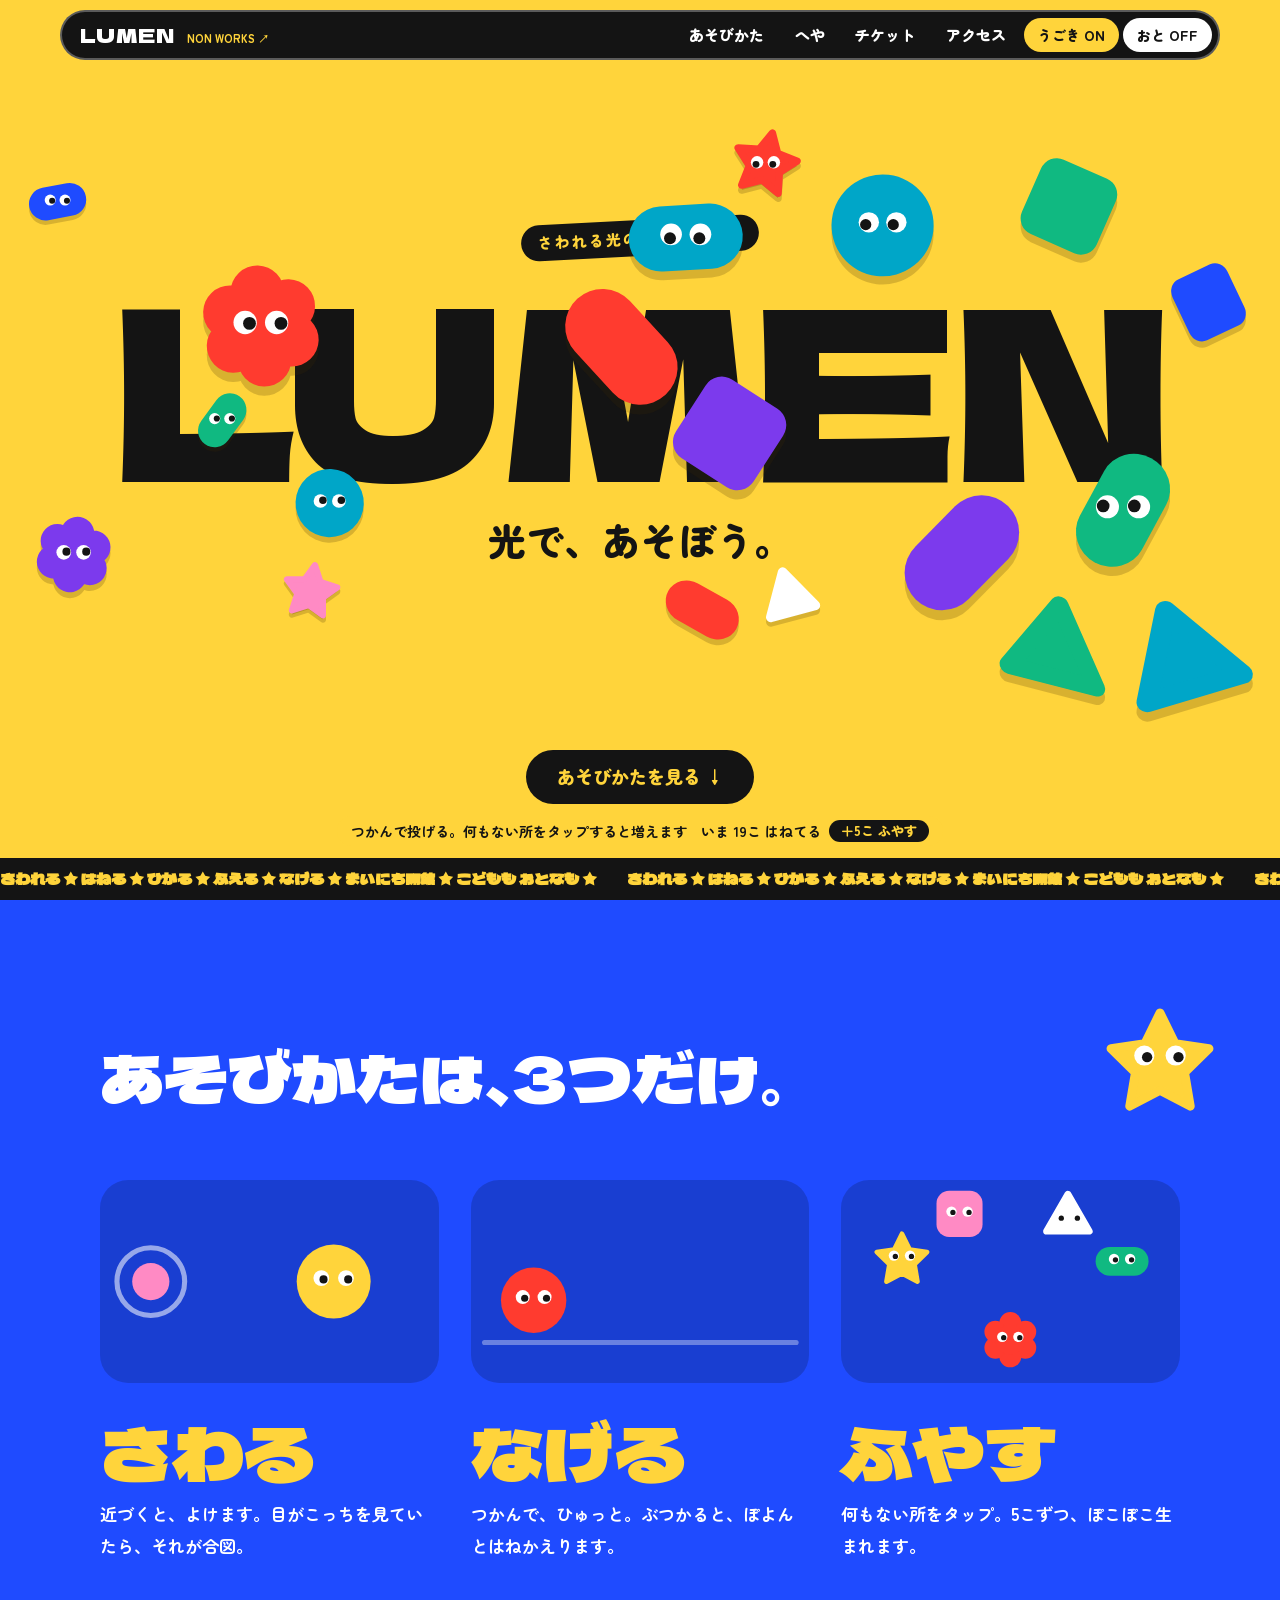
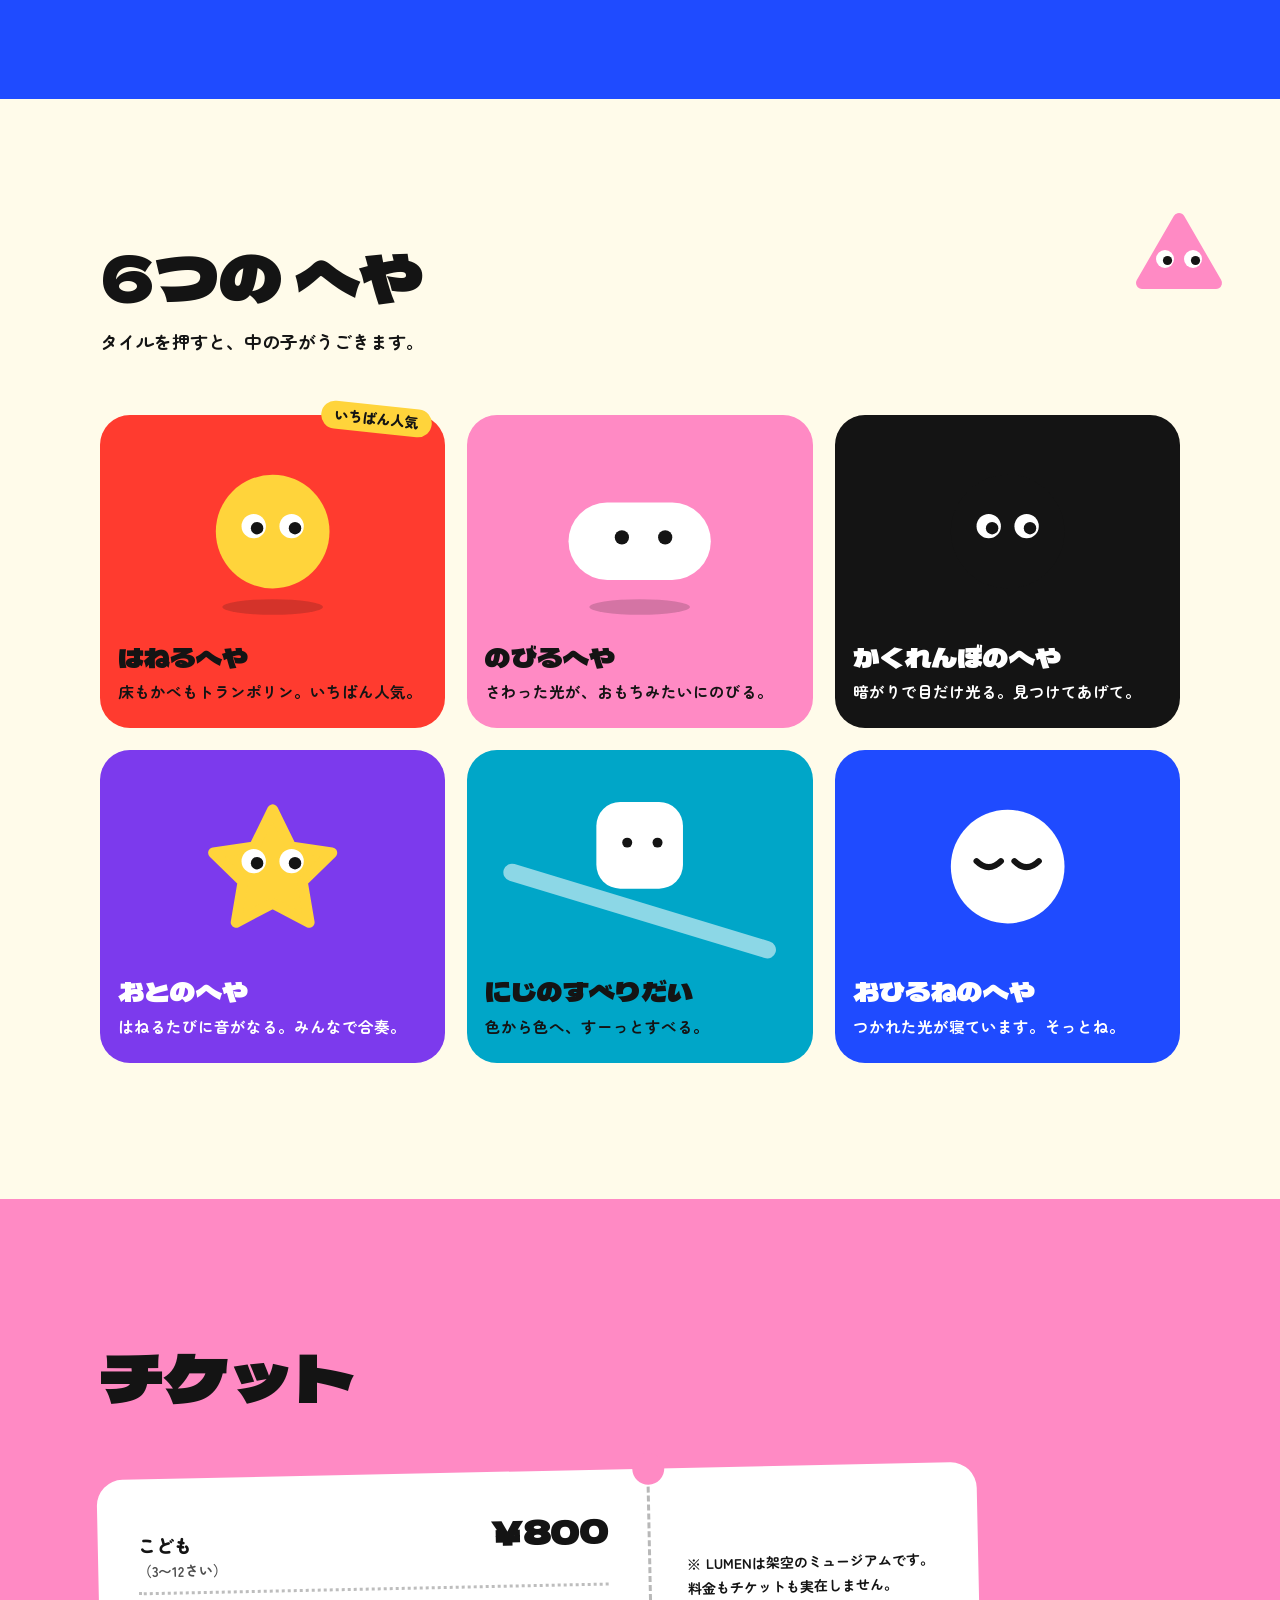
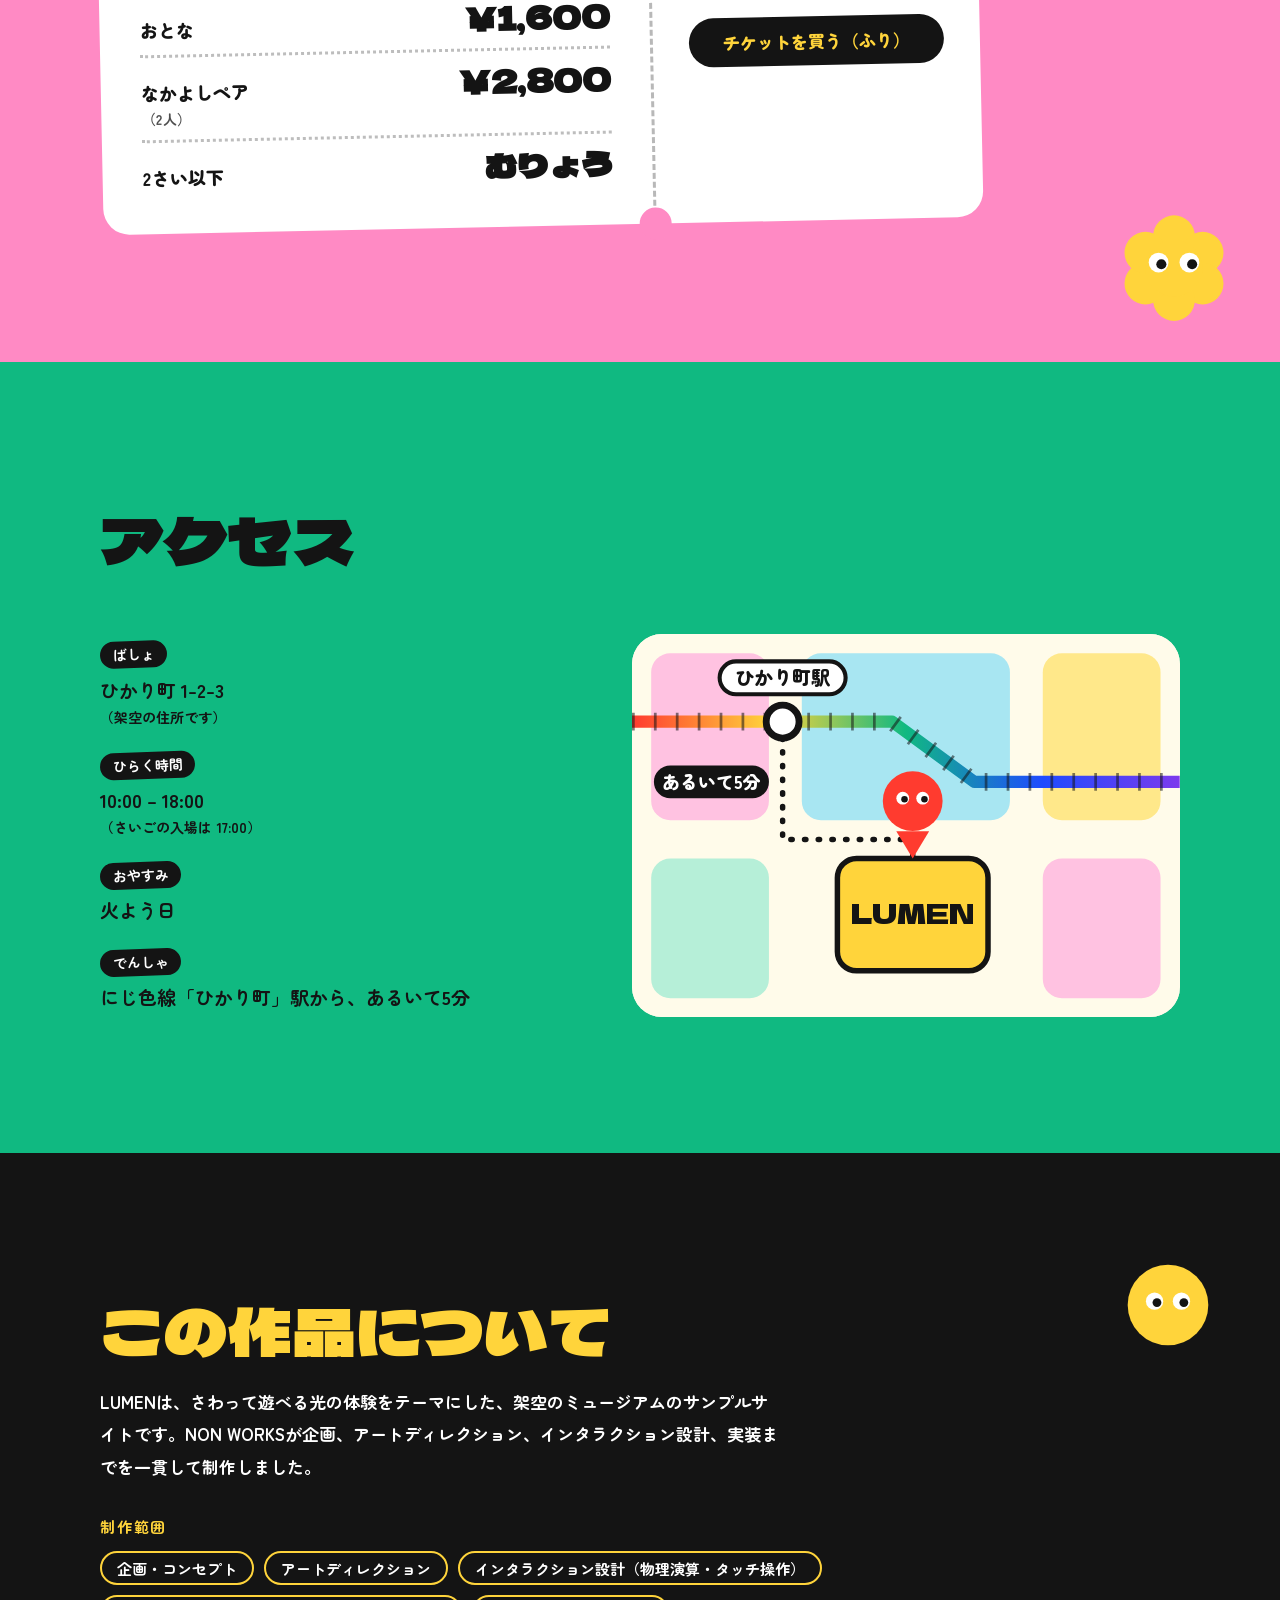
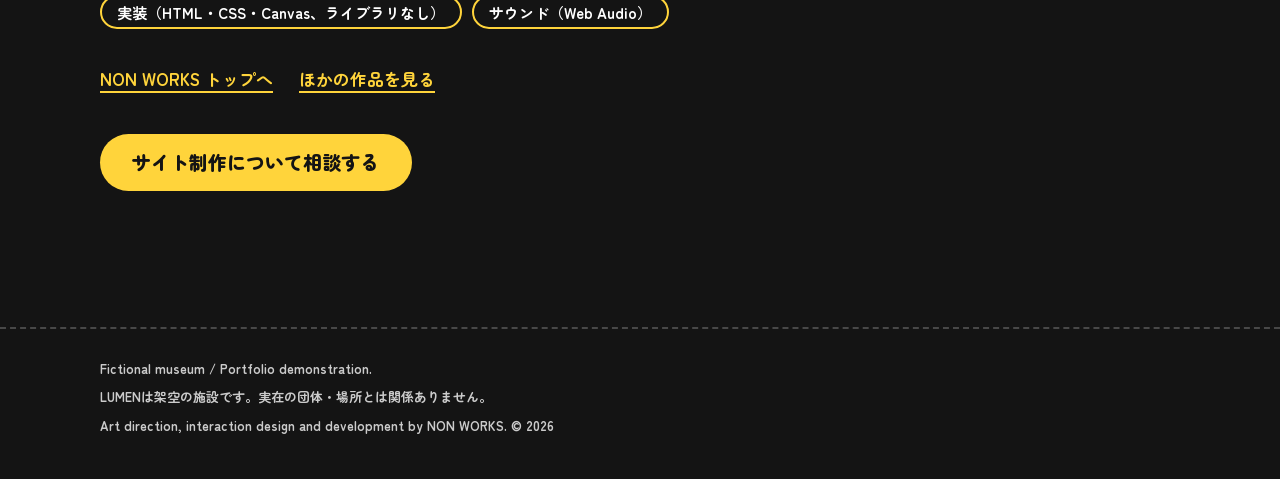
==== commit 7d215c46: "feat: LUMENを「さわれる光のミュージアム」に作り直し（B案・手書き化） のんの判断「今のLUMENは見る人を選ぶ。躍動感があって誰が見ても 楽しいものに」を受けて、コンセプトから作り直した。" ====
--- a/lumen/index.html
+++ b/lumen/index.html
@@ -1 +1,387 @@
-<!DOCTYPE html><html lang="ja"><head><meta charSet="utf-8"/><meta name="viewport" content="width=device-width, initial-scale=1, viewport-fit=cover"/><link rel="stylesheet" href="/lumen/_next/static/chunks/1-132nlw_seti.css" data-precedence="next"/><link rel="preload" as="script" fetchPriority="low" href="/lumen/_next/static/chunks/09lgyggnhjlha.js"/><script src="/lumen/_next/static/chunks/3f25jkizabj3m.js" async=""></script><script src="/lumen/_next/static/chunks/08ttfj81-47mu.js" async=""></script><script src="/lumen/_next/static/chunks/turbopack-0nbsh2y10tv_j.js" async=""></script><script src="/lumen/_next/static/chunks/3fntmmi971322.js" async="" crossorigin=""></script><script src="/lumen/_next/static/chunks/2ilef30p6bt1t.js" async="" crossorigin=""></script><script src="/lumen/_next/static/chunks/2t35ze4r31t75.js" async="" crossorigin=""></script><meta name="theme-color" content="#030303"/><title>LUMEN — Where Light Becomes Form</title><meta name="description" content="光が形になる瞬間をめぐる、NON WORKSによる架空のデジタルアートミュージアム。"/><link rel="manifest" href="/lumen/manifest.webmanifest"/><meta name="robots" content="index, follow"/><meta name="category" content="design portfolio"/><link rel="canonical" href="https://nonworks.online/lumen/"/><meta property="og:title" content="LUMEN — Where Light Becomes Form"/><meta property="og:description" content="光が、形になる場所。NON WORKSによる没入型Web体験。"/><meta property="og:url" content="https://nonworks.online/lumen/"/><meta property="og:site_name" content="NON WORKS"/><meta property="og:locale" content="ja_JP"/><meta property="og:type" content="website"/><meta name="twitter:card" content="summary_large_image"/><meta name="twitter:title" content="LUMEN — Where Light Becomes Form"/><meta name="twitter:description" content="NON WORKSによる架空のデジタルアートミュージアム。"/><link rel="icon" href="/lumen/icon.svg?icon.13hl-26zrrf4t.svg" sizes="any" type="image/svg+xml"/><script src="/lumen/_next/static/chunks/0cz1d0mv5g_q7.js" noModule=""></script></head><body><div hidden=""><!--$--><!--/$--></div><div class="lumen-experience" data-quality="medium" data-reduced-motion="false" data-current-chapter="opening"><a class="skip-link" href="#main">本文へ移動</a><div class="lumen-static-world" aria-hidden="true"><div class="lumen-static-beam"></div><div class="lumen-static-glass"></div><div class="lumen-static-grain"></div></div><!--$!--><template data-dgst="BAILOUT_TO_CLIENT_SIDE_RENDERING"></template><div class="lumen-canvas-placeholder" aria-hidden="true"></div><!--/$--><div class="lumen-loading" data-ready="false" aria-live="polite" aria-hidden="false"><div class="lumen-loading-mark"></div><span>FORMING LIGHT</span></div><header class="lumen-header" data-active="opening"><div class="lumen-brand-links"><a class="lumen-wordmark" href="#opening" aria-label="LUMEN トップへ">LUMEN</a><a class="lumen-nonworks-link" href="https://nonworks.online/" aria-label="NON WORKSトップページへ">NON WORKS <span aria-hidden="true">↗</span></a></div><nav class="lumen-nav" aria-label="体験メニュー"><button type="button">INDEX</button><button type="button" aria-pressed="false">SOUND <!-- -->OFF</button><button type="button">INFO</button></nav></header><dialog class="lumen-dialog lumen-index" aria-labelledby="index-title"><div class="lumen-dialog-inner"><div class="lumen-dialog-head"><h2 id="index-title">INDEX</h2><button type="button" aria-label="閉じる">CLOSE</button></div><ol><li data-current="true"><a href="#opening"><span>00</span>OPENING</a></li><li data-current="false"><a href="#photon"><span>01</span>THE FIRST PHOTON</a></li><li data-current="false"><a href="#form"><span>02</span>LIGHT BECOMES FORM</a></li><li data-current="false"><a href="#word"><span>03</span>ENTER THE WORD</a></li><li data-current="false"><a href="#horizon"><span>04</span>NO FIXED HORIZON</a></li><li data-current="false"><a href="#refraction"><span>05</span>REFRACTION IS MEMORY</a></li><li data-current="false"><a href="#collision"><span>06</span>CHROMATIC COLLISION</a></li><li data-current="false"><a href="#silence"><span>07</span>AFTER LIGHT, SILENCE</a></li><li data-current="false"><a href="#finale"><span>08</span>WHITEOUT</a></li></ol></div></dialog><dialog class="lumen-dialog lumen-info-dialog" aria-labelledby="info-title"><div class="lumen-dialog-inner"><div class="lumen-dialog-head"><h2 id="info-title">INFO</h2><button type="button" aria-label="閉じる">CLOSE</button></div><div class="lumen-info-copy"><section class="lumen-info-block" aria-labelledby="info-experience-title"><p class="lumen-info-label">ABOUT THE EXPERIENCE</p><h3 id="info-experience-title">LIGHT BECOMES FORM.</h3><p class="lumen-info-detail">LUMENは、光が形になり、鑑賞者の動きが空間を変える架空のデジタルアートミュージアムです。 スクロール、ポインター、サウンドが連動する一つのWeb体験として設計しています。</p></section><section class="lumen-info-block" aria-labelledby="info-studio-title"><p class="lumen-info-label">CREATED BY NON WORKS</p><h3 id="info-studio-title">A DIGITAL EXPERIENCE, DESIGNED END TO END.</h3><p class="lumen-info-detail">NON WORKSが企画、アートディレクション、インタラクション設計、Three.js／Next.js実装まで 一貫して制作したポートフォリオ作品です。</p><div class="lumen-info-actions" aria-label="NON WORKSへのリンク"><a href="https://nonworks.online/"><span>NON WORKS TOP</span><span aria-hidden="true">↗</span></a><a href="https://nonworks.online/#contact"><span>WEB DESIGN INQUIRIES<small>サイト制作のご相談</small></span><span aria-hidden="true">↗</span></a></div></section></div></div></dialog><main id="main" class="lumen-story"><section id="opening" class="lumen-chapter lumen-opening" data-chapter="opening"><div class="lumen-opening-copy"><p class="lumen-kicker">WHERE LIGHT BECOMES FORM.</p><h1>LUMEN</h1><p class="lumen-japanese">光が、形になる場所。</p><a class="lumen-primary-link" href="#photon"><span>BEGIN THE EXPERIENCE</span><span aria-hidden="true">↓</span></a></div><div class="lumen-edge-copy" aria-hidden="true"><span>DIGITAL ART MUSEUM</span><span>NON WORKS / 2026</span></div></section><section id="photon" class="lumen-chapter lumen-photon" data-chapter="photon" data-align="left"><div class="lumen-chapter-copy"><p class="lumen-eyebrow">01 / ORIGIN</p><h2>THE FIRST PHOTON</h2><p class="lumen-english">Everything begins with a single movement.</p><p class="lumen-japanese">すべては、ひとつの動きから始まる。</p></div></section><section id="form" class="lumen-chapter lumen-form" data-chapter="form" data-align="right"><div class="lumen-chapter-copy"><p class="lumen-eyebrow">02 / MATTER</p><h2>LIGHT BECOMES FORM.</h2><p class="lumen-japanese">光は、触れられない。けれど、形を持つことはできる。</p></div></section><section id="word" class="lumen-chapter lumen-word" data-chapter="word" data-align="left"><div class="lumen-chapter-copy"><p class="lumen-eyebrow">03 / LANGUAGE</p><h2>ENTER THE WORD.</h2><p class="lumen-english">DO NOT READ IT. MOVE THROUGH IT.</p><p class="lumen-japanese">文字を読むのではなく、文字の中を進む。</p></div></section><section id="horizon" class="lumen-chapter lumen-horizon" data-chapter="horizon" data-align="center"><div class="lumen-chapter-copy"><p class="lumen-eyebrow">04 / ORIENTATION</p><h2>NO FIXED HORIZON.</h2><p class="lumen-japanese">上下も、境界も、光の中では意味を持たない。</p></div></section><section id="refraction" class="lumen-chapter lumen-refraction" data-chapter="refraction" data-align="right"><div class="lumen-chapter-copy"><p class="lumen-eyebrow">05 / MEMORY</p><h2>REFRACTION IS MEMORY.</h2><p class="lumen-japanese">光は曲がり、触れた動きを覚えている。</p></div></section><section id="collision" class="lumen-chapter lumen-collision" data-chapter="collision" data-align="left"><div class="lumen-chapter-copy"><p class="lumen-eyebrow">06 / CONVERGENCE</p><h2>CHROMATIC COLLISION.</h2><p class="lumen-english">Order becomes chaos. Chaos becomes light.</p><p class="lumen-japanese">秩序は混沌へ。混沌は、再び光へ。</p></div></section><section id="silence" class="lumen-chapter lumen-silence" data-chapter="silence" data-align="center"><div class="lumen-chapter-copy"><p class="lumen-eyebrow">07 / AFTERIMAGE</p><h2>AFTER LIGHT, SILENCE.</h2><p class="lumen-japanese">光のあとに、静けさだけが残る。</p></div></section><section id="finale" class="lumen-chapter lumen-finale" data-chapter="finale"><div class="lumen-finale-copy"><p>08 / WHITEOUT</p><h2>EXPERIENCE LIGHT.</h2><a class="lumen-finale-link" href="#opening">ENTER LUMEN <span aria-hidden="true">↗</span></a></div></section><footer id="information" class="lumen-information" data-chapter="information"><div class="lumen-information-top"><div class="lumen-information-intro"><p>ABOUT THIS EXPERIENCE</p><h2>LIGHT, FORM, AND MOVEMENT — BUILT FOR THE WEB.</h2><p>LUMENは、鑑賞者のスクロールやポインターの動きに光・粒子・立体文字・サウンドが応答する、 架空のデジタルアートミュージアムです。NON WORKSが企画からデザイン、WebGL実装まで一貫して制作しました。</p></div><nav aria-label="フッターメニュー"><a href="https://nonworks.online/"><span>NON WORKS TOP</span><span aria-hidden="true">↗</span></a><a href="https://nonworks.online/#works"><span>VIEW OTHER WORKS</span><span aria-hidden="true">↗</span></a><a class="lumen-inquiry-link" href="https://nonworks.online/#contact"><span>WEB DESIGN INQUIRIES<small>サイト制作について相談する</small></span><span aria-hidden="true">↗</span></a></nav></div><div class="lumen-information-bottom"><p>Fictional museum / Portfolio demonstration.</p><p>Art direction, interaction design, WebGL and development by NON WORKS.</p></div></footer></main><div class="lumen-chapter-indicator" aria-hidden="true"><span>00</span><i></i><span>08</span></div></div><script type="application/ld+json">{"@context":"https://schema.org","@type":"CreativeWork","name":"LUMEN — Sample website created by NON WORKS","url":"https://nonworks.online/lumen/","creator":{"@type":"Organization","name":"NON WORKS","url":"https://nonworks.online/"},"description":"光と鑑賞者の動きの関係を題材にした、架空のデジタルアートミュージアム。","inLanguage":["ja","en"],"isAccessibleForFree":true}</script><!--$--><!--/$--><script src="/lumen/_next/static/chunks/09lgyggnhjlha.js" id="_R_" async=""></script><script>(self.__next_f=self.__next_f||[]).push([0])</script><script>self.__next_f.push([1,"1:\"$Sreact.fragment\"\n2:I[39756,[\"/lumen/_next/static/chunks/3fntmmi971322.js\"],\"default\"]\n3:I[37457,[\"/lumen/_next/static/chunks/3fntmmi971322.js\"],\"default\"]\n4:I[91248,[\"/lumen/_next/static/chunks/3fntmmi971322.js\",\"/lumen/_next/static/chunks/2ilef30p6bt1t.js\",\"/lumen/_next/static/chunks/2t35ze4r31t75.js\"],\"LumenExperience\"]\n5:I[97367,[\"/lumen/_next/static/chunks/3fntmmi971322.js\"],\"OutletBoundary\"]\n6:\"$Sreact.suspense\"\n8:I[97367,[\"/lumen/_next/static/chunks/3fntmmi971322.js\"],\"ViewportBoundary\"]\na:I[97367,[\"/lumen/_next/static/chunks/3fntmmi971322.js\"],\"MetadataBoundary\"]\nc:I[68027,[\"/lumen/_next/static/chunks/3fntmmi971322.js\"],\"default\",1]\n:HL[\"/lumen/_next/static/chunks/1-132nlw_seti.css\",\"style\"]\n0:{\"P\":null,\"c\":[\"\",\"\"],\"q\":\"\",\"i\":false,\"f\":[[[\"\",{\"children\":[\"__PAGE__\",{},\"$undefined\",\"$undefined\",4608]},\"$undefined\",\"$undefined\",4624],[[\"$\",\"$1\",\"c\",{\"children\":[[[\"$\",\"link\",\"0\",{\"rel\":\"stylesheet\",\"href\":\"/lumen/_next/static/chunks/1-132nlw_seti.css\",\"precedence\":\"next\",\"crossOrigin\":\"$undefined\",\"nonce\":\"$undefined\"}],[\"$\",\"script\",\"script-0\",{\"src\":\"/lumen/_next/static/chunks/3fntmmi971322.js\",\"async\":true,\"nonce\":\"$undefined\"}]],[\"$\",\"html\",null,{\"lang\":\"ja\",\"children\":[\"$\",\"body\",null,{\"children\":[\"$\",\"$L2\",null,{\"parallelRouterKey\":\"children\",\"error\":\"$undefined\",\"errorStyles\":\"$undefined\",\"errorScripts\":\"$undefined\",\"template\":[\"$\",\"$L3\",null,{}],\"templateStyles\":\"$undefined\",\"templateScripts\":\"$undefined\",\"notFound\":[[[\"$\",\"title\",null,{\"children\":\"404: This page could not be found.\"}],[\"$\",\"div\",null,{\"style\":{\"fontFamily\":\"system-ui,\\\"Segoe UI\\\",Roboto,Helvetica,Arial,sans-serif,\\\"Apple Color Emoji\\\",\\\"Segoe UI Emoji\\\"\",\"height\":\"100vh\",\"textAlign\":\"center\",\"display\":\"flex\",\"flexDirection\":\"column\",\"alignItems\":\"center\",\"justifyContent\":\"center\"},\"children\":[\"$\",\"div\",null,{\"children\":[[\"$\",\"style\",null,{\"dangerouslySetInnerHTML\":{\"__html\":\"body{color:#000;background:#fff;margin:0}.next-error-h1{border-right:1px solid rgba(0,0,0,.3)}@media (prefers-color-scheme:dark){body{color:#fff;background:#000}.next-error-h1{border-right:1px solid rgba(255,255,255,.3)}}\"}}],[\"$\",\"h1\",null,{\"className\":\"next-error-h1\",\"style\":{\"display\":\"inline-block\",\"margin\":\"0 20px 0 0\",\"padding\":\"0 23px 0 0\",\"fontSize\":24,\"fontWeight\":500,\"verticalAlign\":\"top\",\"lineHeight\":\"49px\"},\"children\":404}],[\"$\",\"div\",null,{\"style\":{\"display\":\"inline-block\"},\"children\":[\"$\",\"h2\",null,{\"style\":{\"fontSize\":14,\"fontWeight\":400,\"lineHeight\":\"49px\",\"margin\":0},\"children\":\"This page could not be found.\"}]}]]}]}]],[]],\"forbidden\":\"$undefined\",\"unauthorized\":\"$undefined\"}]}]}]]}],{\"children\":[[\"$\",\"$1\",\"c\",{\"children\":[[[\"$\",\"$L4\",null,{}],[\"$\",\"script\",null,{\"type\":\"application/ld+json\",\"dangerouslySetInnerHTML\":{\"__html\":\"{\\\"@context\\\":\\\"https://schema.org\\\",\\\"@type\\\":\\\"CreativeWork\\\",\\\"name\\\":\\\"LUMEN — Sample website created by NON WORKS\\\",\\\"url\\\":\\\"https://nonworks.online/lumen/\\\",\\\"creator\\\":{\\\"@type\\\":\\\"Organization\\\",\\\"name\\\":\\\"NON WORKS\\\",\\\"url\\\":\\\"https://nonworks.online/\\\"},\\\"description\\\":\\\"光と鑑賞者の動きの関係を題材にした、架空のデジタルアートミュージアム。\\\",\\\"inLanguage\\\":[\\\"ja\\\",\\\"en\\\"],\\\"isAccessibleForFree\\\":true}\"}}]],[[\"$\",\"script\",\"script-0\",{\"src\":\"/lumen/_next/static/chunks/2ilef30p6bt1t.js\",\"async\":true,\"nonce\":\"$undefined\"}],[\"$\",\"script\",\"script-1\",{\"src\":\"/lumen/_next/static/chunks/2t35ze4r31t75.js\",\"async\":true,\"nonce\":\"$undefined\"}]],[\"$\",\"$L5\",null,{\"children\":[\"$\",\"$6\",null,{\"name\":\"Next.MetadataOutlet\",\"children\":\"$@7\"}]}]]}],{},null,false,null]},null,false,null],[\"$\",\"$1\",\"h\",{\"children\":[null,[\"$\",\"$L8\",null,{\"children\":\"$L9\"}],[\"$\",\"div\",null,{\"hidden\":true,\"children\":[\"$\",\"$La\",null,{\"children\":[\"$\",\"$6\",null,{\"name\":\"Next.Metadata\",\"children\":\"$Lb\"}]}]}],null]}],false]],\"m\":\"$undefined\",\"G\":[\"$c\",[[\"$\",\"link\",\"0\",{\"rel\":\"stylesheet\",\"href\":\"/lumen/_next/static/chunks/1-132nlw_seti.css\",\"precedence\":\"next\",\"crossOrigin\":\"$undefined\",\"nonce\":\"$undefined\"}]]],\"S\":true,\"h\":null,\"r\":\"$undefined\",\"s\":\"$undefined\",\"a\":\"$undefined\",\"l\":\"$undefined\",\"p\":\"$undefined\",\"d\":\"$undefined\",\"b\":\"-LOYMOzs-hS_FN5K2tmQY\"}\n9:[[\"$\",\"meta\",\"0\",{\"charSet\":\"utf-8\"}],[\"$\",\"meta\",\"1\",{\"name\":\"viewport\",\"content\":\"width=device-width, initial-scale=1, viewport-fit=cover\"}],[\"$\",\"meta\",\"2\",{\"name\":\"theme-color\",\"content\":\"#030303\"}]]\nd:I[27201,[\"/lumen/_next/static/chunks/3fntmmi971322.js\"],\"IconMark\"]\n7:null\nb:[[\"$\",\"title\",\"0\",{\"children\":\"LUMEN — Where Light Becomes Form\"}],[\"$\",\"meta\",\"1\",{\"name\":\"description\",\"content\":\"光が形になる瞬間をめぐる、NON WORKSによる架空のデジタルアートミュージアム。\"}],[\"$\",\"link\",\"2\",{\"rel\":\"manifest\",\"href\":\"/lumen/manifest.webmanifest\",\"crossOrigin\":\"$undefined\"}],[\"$\",\"meta\",\"3\",{\"name\":\"robots\",\"content\":\"index, follow\"}],[\"$\",\"meta\",\"4\",{\"name\":\"category\",\"content\":\"design portfolio\"}],[\"$\",\"link\",\"5\",{\"rel\":\"canonical\",\"href\":\"https://nonworks.online/lumen/\"}],[\"$\",\"meta\",\"6\",{\"property\":\"og:title\",\"content\":\"LUMEN — Where Light Becomes Form\"}],[\"$\",\"meta\",\"7\",{\"property\":\"og:description\",\"content\":\"光が、形になる場所。NON WORKSによる没入型Web体験。\"}],[\"$\",\"meta\",\"8\",{\"property\":\"og:url\",\"content\":\"https://nonworks.online/lumen/\"}],[\"$\",\"meta\",\"9\",{\"property\":\"og:site_name\",\"content\":\"NON WORKS\"}],[\"$\",\"meta\",\"10\",{\"property\":\"og:locale\",\"content\":\"ja_JP\"}],[\"$\",\"meta\",\"11\",{\"property\":\"og:type\",\"content\":\"website\"}],[\"$\",\"meta\",\"12\",{\"name\":\"twitter:card\",\"content\":\"summary_large_image\"}],[\"$\",\"meta\",\"13\",{\"name\":\"twitter:title\",\"content\":\"LUMEN — Where Light Becomes Form\"}],[\"$\",\"meta\",\"14\",{\"name\":\"twitter:description\",\"content\":\"NON WORKSによる架空のデジタルアートミュージアム。\"}],[\"$\",\"link\",\"15\",{\"rel\":\"icon\",\"href\":\"/lumen/icon.svg?icon.13hl-26zrrf4t.svg\",\"sizes\":\"any\",\"type\":\"image/svg+xml\"}],[\"$\",\"$Ld\",\"16\",{}]]\n"])</script></body></html>+<!DOCTYPE html>
+<html lang="ja">
+<head>
+<meta charset="utf-8">
+<meta name="viewport" content="width=device-width, initial-scale=1, viewport-fit=cover">
+<title>LUMEN — 光で、あそぼう。｜NON WORKS サンプルサイト</title>
+<meta name="description" content="さわって、投げて、ふやして遊べる、架空の&quot;光のミュージアム&quot;。NON WORKSが企画から実装まで制作したサンプルサイトです。">
+<link rel="canonical" href="https://nonworks.online/lumen/">
+<meta property="og:title" content="LUMEN — 光で、あそぼう。｜NON WORKS サンプルサイト">
+<meta property="og:description" content="さわって、投げて、ふやして遊べる、架空の&quot;光のミュージアム&quot;。NON WORKSが企画から実装まで制作したサンプルサイトです。">
+<meta property="og:type" content="website">
+<meta property="og:url" content="https://nonworks.online/lumen/">
+<meta property="og:site_name" content="NON WORKS">
+<meta property="og:locale" content="ja_JP">
+<meta property="og:image" content="https://nonworks.online/lumen/og.png">
+<meta property="og:image:width" content="1200">
+<meta property="og:image:height" content="630">
+<meta property="og:image:alt" content="黄色い背景に大きなLUMENの文字。目のついたカラフルな図形がはねまわっている。">
+<meta name="twitter:card" content="summary_large_image">
+<meta name="theme-color" content="#ffd43b">
+<link rel="icon" href="/lumen/icon.svg" type="image/svg+xml">
+<link rel="manifest" href="/lumen/manifest.webmanifest">
+<link rel="preconnect" href="https://fonts.googleapis.com">
+<link rel="preconnect" href="https://fonts.gstatic.com" crossorigin>
+<link rel="stylesheet" href="https://fonts.googleapis.com/css2?family=Dela+Gothic+One&amp;family=Zen+Maru+Gothic:wght@700;900&amp;display=swap">
+<link rel="stylesheet" href="/lumen/css/lumen.css">
+<script>document.documentElement.classList.add('js');setTimeout(function(){if(!window.LumenSiteReady)document.documentElement.classList.remove('js')},3000);</script>
+<!-- Order matters: sound.js must come before playground.js and site.js (they call window.LumenSound). -->
+<script src="/lumen/js/sound.js" defer></script>
+<script src="/lumen/js/playground.js" defer></script>
+<script src="/lumen/js/site.js" defer></script>
+</head>
+<body>
+<svg width="0" height="0" style="position:absolute" aria-hidden="true" focusable="false"><defs>
+<symbol id="b-circle" viewBox="0 0 100 100"><circle cx="50" cy="50" r="42" fill="currentColor"/></symbol>
+<symbol id="b-square" viewBox="0 0 100 100"><rect x="10" y="10" width="80" height="80" rx="22" fill="currentColor"/></symbol>
+<symbol id="b-tri" viewBox="0 0 100 100"><path d="M50 16 L87 80 L13 80 Z" fill="currentColor" stroke="currentColor" stroke-width="12" stroke-linejoin="round"/></symbol>
+<symbol id="b-star" viewBox="0 0 100 100"><polygon points="50.0,8.0 63.5,35.4 93.7,39.8 71.9,61.1 77.0,91.2 50.0,77.0 23.0,91.2 28.1,61.1 6.3,39.8 36.5,35.4" fill="currentColor" stroke="currentColor" stroke-width="8" stroke-linejoin="round"/></symbol>
+<symbol id="b-pill" viewBox="0 0 100 100"><rect x="4" y="25" width="92" height="50" rx="25" fill="currentColor"/></symbol>
+<symbol id="b-flower" viewBox="0 0 100 100"><g fill="currentColor"><circle cx="50" cy="22" r="19"/><circle cx="76" cy="37" r="19"/><circle cx="76" cy="65" r="19"/><circle cx="50" cy="80" r="19"/><circle cx="24" cy="65" r="19"/><circle cx="24" cy="37" r="19"/><circle cx="50" cy="51" r="26"/></g></symbol>
+<symbol id="e-eyes" viewBox="0 0 100 100"><circle cx="36" cy="46" r="9" fill="#fff"/><circle cx="64" cy="46" r="9" fill="#fff"/><circle cx="38.5" cy="47.5" r="4.6" fill="#141414"/><circle cx="66.5" cy="47.5" r="4.6" fill="#141414"/></symbol>
+<symbol id="e-pupils" viewBox="0 0 100 100"><circle cx="36" cy="46" r="5.4" fill="#141414"/><circle cx="64" cy="46" r="5.4" fill="#141414"/></symbol>
+<symbol id="e-closed" viewBox="0 0 100 100"><path d="M27 46 Q36 55 45 46 M55 46 Q64 55 73 46" fill="none" stroke="#141414" stroke-width="4.5" stroke-linecap="round"/></symbol>
+</defs></svg>
+<a class="skip" href="#main">本文へ移動</a>
+
+<header class="site-header">
+  <div class="brand">
+    <a class="logo" href="/lumen/#top">LUMEN</a>
+    <a class="nw" href="/" aria-label="NON WORKS 公式トップへ">NON WORKS ↗</a>
+  </div>
+  <div class="header-right">
+    <nav class="gnav" aria-label="メインメニュー"><ul><li><a href="#play">あそびかた</a></li><li><a href="#rooms">へや</a></li><li><a href="#ticket">チケット</a></li><li><a href="#access">アクセス</a></li></ul></nav>
+    <button type="button" class="pill-btn motion-btn" aria-pressed="true">うごき ON</button>
+    <button type="button" class="pill-btn menu-btn" id="menu-btn" aria-expanded="false" aria-controls="menu">メニュー</button>
+    <button type="button" class="pill-btn" id="sound-btn" aria-pressed="false">おと OFF</button>
+  </div>
+</header>
+<p class="sound-tip" id="sound-tip" aria-live="polite"></p>
+
+<div class="menu" id="menu" role="dialog" aria-modal="true" aria-label="メニュー" hidden>
+  <button type="button" class="menu-close" id="menu-close">とじる</button>
+  <nav aria-label="スマホ用メニュー"><ul><li><a href="#play">あそびかた</a></li><li><a href="#rooms">へや</a></li><li><a href="#ticket">チケット</a></li><li><a href="#access">アクセス</a></li></ul></nav>
+  <button type="button" class="pill-btn motion-btn" aria-pressed="true">うごき ON</button>
+  <div class="deco"><svg class="ch wig" viewBox="0 0 100 100" style="color:#ff3b2f;" aria-hidden="true" focusable="false"><use href="#b-star"/><use href="#e-eyes" y="0"/></svg></div>
+</div>
+
+<main id="main">
+
+<section class="hero" id="top">
+  <div class="hero-titles">
+    <p class="kicker">さわれる光のミュージアム</p>
+    <h1>LUMEN</h1>
+    <p class="lead">光で、あそぼう。</p>
+  </div>
+  <canvas id="playground" aria-hidden="true"></canvas>
+  <div class="hero-foot">
+    <a class="btn" href="#play">あそびかたを見る ↓</a>
+    <p class="hint"><span>つかんで投げる。何もない所をタップすると増えます</span><span class="hint-count"><span>いま <b id="count">0</b>こ はねてる</span> <button type="button" class="mini-btn" id="spawn-btn">＋5こ ふやす</button></span></p>
+    <div class="marquee" aria-hidden="true"><span>さわれる ★ はねる ★ ひかる ★ ふえる ★ なげる ★ まいにち開館 ★ こどもも おとなも ★ </span><span>さわれる ★ はねる ★ ひかる ★ ふえる ★ なげる ★ まいにち開館 ★ こどもも おとなも ★ </span><span>さわれる ★ はねる ★ ひかる ★ ふえる ★ なげる ★ まいにち開館 ★ こどもも おとなも ★ </span><span>さわれる ★ はねる ★ ひかる ★ ふえる ★ なげる ★ まいにち開館 ★ こどもも おとなも ★ </span></div>
+  </div>
+</section>
+
+<section class="sec sec-play" id="play" aria-labelledby="h-play">
+  <div class="deco hide-s deco-play"><svg class="ch bob" viewBox="0 0 100 100" style="color:#ffd43b;" aria-hidden="true" focusable="false"><use href="#b-star"/><use href="#e-eyes" y="0"/></svg></div>
+  <div class="inner">
+    <h2 id="h-play" class="reveal">あそびかたは、3つだけ。</h2>
+    <div class="play-list">
+      <div class="play-item reveal">
+        <div class="demo">
+          <svg viewBox="0 0 200 120" aria-hidden="true" focusable="false">
+            <g class="tg dodge-dot">
+              <circle cx="30" cy="60" r="20" fill="none" stroke="#fff" stroke-width="3" opacity=".55"/>
+              <circle cx="30" cy="60" r="11" fill="#ff8ac4"/>
+            </g>
+            <g class="tg dodge-ch">
+              <svg x="112" y="34" width="52" height="52" viewBox="0 0 100 100" style="color:#ffd43b">
+                <use href="#b-circle"/>
+                <use href="#e-eyes" y="0"/>
+              </svg>
+            </g>
+          </svg>
+        </div>
+        <h3 class="verb">さわる</h3>
+        <p>近づくと、よけます。目がこっちを見ていたら、それが合図。</p>
+      </div>
+      <div class="play-item reveal">
+        <div class="demo">
+          <svg viewBox="0 0 200 120" aria-hidden="true" focusable="false">
+            <path d="M8 96 H192" stroke="#fff" stroke-width="3" stroke-linecap="round" opacity=".35"/>
+            <g class="tg throw-ch">
+              <svg x="14" y="48" width="46" height="46" viewBox="0 0 100 100" style="color:#ff3b2f">
+                <use href="#b-circle"/>
+                <use href="#e-eyes" y="0"/>
+              </svg>
+            </g>
+          </svg>
+        </div>
+        <h3 class="verb">なげる</h3>
+        <p>つかんで、ひゅっと。ぶつかると、ぽよんとはねかえります。</p>
+      </div>
+      <div class="play-item reveal">
+        <div class="demo">
+          <svg viewBox="0 0 200 120" aria-hidden="true" focusable="false">
+            <circle class="tg tap-ring" cx="100" cy="60" r="22" fill="none" stroke="#fff" stroke-width="3"/>
+            <g class="tg mult" style="--dx:-64px;--dy:-14px;--d:0s">
+              <svg x="83" y="43" width="34" height="34" viewBox="0 0 100 100" style="color:#ffd43b">
+                <use href="#b-star"/>
+                <use href="#e-eyes" y="0"/>
+              </svg>
+            </g>
+            <g class="tg mult" style="--dx:-30px;--dy:-40px;--d:.12s">
+              <svg x="83" y="43" width="34" height="34" viewBox="0 0 100 100" style="color:#ff8ac4">
+                <use href="#b-square"/>
+                <use href="#e-eyes" y="0"/>
+              </svg>
+            </g>
+            <g class="tg mult" style="--dx:34px;--dy:-40px;--d:.24s">
+              <svg x="83" y="43" width="34" height="34" viewBox="0 0 100 100" style="color:#ffffff">
+                <use href="#b-tri"/>
+                <use href="#e-eyes" y="10"/>
+              </svg>
+            </g>
+            <g class="tg mult" style="--dx:66px;--dy:-12px;--d:.36s">
+              <svg x="83" y="43" width="34" height="34" viewBox="0 0 100 100" style="color:#10b981">
+                <use href="#b-pill"/>
+                <use href="#e-eyes" y="0"/>
+              </svg>
+            </g>
+            <g class="tg mult" style="--dx:0px;--dy:34px;--d:.48s">
+              <svg x="83" y="43" width="34" height="34" viewBox="0 0 100 100" style="color:#ff3b2f">
+                <use href="#b-flower"/>
+                <use href="#e-eyes" y="0"/>
+              </svg>
+            </g>
+          </svg>
+        </div>
+        <h3 class="verb">ふやす</h3>
+        <p>何もない所をタップ。5こずつ、ぽこぽこ生まれます。</p>
+      </div>
+    </div>
+  </div>
+</section>
+
+<section class="sec sec-rooms" id="rooms" aria-labelledby="h-rooms">
+  <div class="deco hide-s deco-rooms"><svg class="ch wig" viewBox="0 0 100 100" style="color:#ff8ac4;" aria-hidden="true" focusable="false"><use href="#b-tri"/><use href="#e-eyes" y="10"/></svg></div>
+  <div class="inner">
+    <h2 id="h-rooms" class="reveal">6つの へや</h2>
+    <p class="lead rooms-lead reveal">タイルを押すと、中の子がうごきます。</p>
+    <ul class="tiles">
+      <li class="reveal">
+        <button type="button" class="tile t1" data-room="1">
+          <span class="sticker">いちばん人気</span>
+          <svg class="stage" viewBox="0 0 160 100" aria-hidden="true" focusable="false">
+            <ellipse cx="80" cy="90" rx="26" ry="4" fill="#141414" opacity=".18"/>
+            <g class="tw">
+              <g class="tc">
+                <svg class="tb" x="45" y="16" width="70" height="70" viewBox="0 0 100 100">
+                  <use href="#b-circle"/>
+                  <use href="#e-eyes" y="0"/>
+                </svg>
+              </g>
+            </g>
+          </svg>
+          <span class="t-name">はねるへや</span>
+          <span class="t-desc">床もかべもトランポリン。いちばん人気。</span>
+        </button>
+      </li>
+      <li class="reveal">
+        <button type="button" class="tile t2" data-room="2">
+          <svg class="stage" viewBox="0 0 160 100" aria-hidden="true" focusable="false">
+            <ellipse cx="80" cy="90" rx="26" ry="4" fill="#141414" opacity=".18"/>
+            <g class="tw">
+              <g class="tc">
+                <svg class="tb" x="40" y="16" width="80" height="80" viewBox="0 0 100 100">
+                  <use href="#b-pill"/>
+                  <use href="#e-eyes" y="0"/>
+                </svg>
+              </g>
+            </g>
+          </svg>
+          <span class="t-name">のびるへや</span>
+          <span class="t-desc">さわった光が、おもちみたいにのびる。</span>
+        </button>
+      </li>
+      <li class="reveal">
+        <button type="button" class="tile t3" data-room="3">
+          <svg class="stage" viewBox="0 0 160 100" aria-hidden="true" focusable="false">
+            <g class="tw">
+              <g class="tc">
+                <svg class="tb" x="45" y="16" width="70" height="70" viewBox="0 0 100 100">
+                  <use href="#b-circle"/>
+                  <use href="#e-eyes" y="0"/>
+                </svg>
+              </g>
+            </g>
+          </svg>
+          <span class="t-name">かくれんぼのへや</span>
+          <span class="t-desc">暗がりで目だけ光る。見つけてあげて。</span>
+        </button>
+      </li>
+      <li class="reveal">
+        <button type="button" class="tile t4" data-room="4">
+          <svg class="stage" viewBox="0 0 160 100" aria-hidden="true" focusable="false">
+            <circle class="ring" style="--d:0s" cx="80" cy="52" r="34" fill="none" stroke="#fff" stroke-width="3"/>
+            <circle class="ring" style="--d:.22s" cx="80" cy="52" r="34" fill="none" stroke="#fff" stroke-width="3"/>
+            <circle class="ring" style="--d:.44s" cx="80" cy="52" r="34" fill="none" stroke="#fff" stroke-width="3"/>
+            <g class="tw">
+              <g class="tc">
+                <svg class="tb" x="45" y="16" width="70" height="70" viewBox="0 0 100 100">
+                  <use href="#b-star"/>
+                  <use href="#e-eyes" y="0"/>
+                </svg>
+              </g>
+            </g>
+          </svg>
+          <span class="t-name">おとのへや</span>
+          <span class="t-desc">はねるたびに音がなる。みんなで合奏。</span>
+        </button>
+      </li>
+      <li class="reveal">
+        <button type="button" class="tile t5" data-room="5">
+          <svg class="stage" viewBox="0 0 160 100" aria-hidden="true" focusable="false">
+            <path d="M14 54 L146 94" stroke="#fff" stroke-opacity=".55" stroke-width="9" stroke-linecap="round"/>
+            <g class="tw">
+              <g class="tc">
+                <svg class="tb" x="52" y="12" width="56" height="56" viewBox="0 0 100 100">
+                  <use href="#b-square"/>
+                  <use href="#e-eyes" y="0"/>
+                </svg>
+              </g>
+            </g>
+          </svg>
+          <span class="t-name">にじのすべりだい</span>
+          <span class="t-desc">色から色へ、すーっとすべる。</span>
+        </button>
+      </li>
+      <li class="reveal">
+        <button type="button" class="tile t6" data-room="6">
+          <svg class="stage" viewBox="0 0 160 100" aria-hidden="true" focusable="false">
+            <g class="tw">
+              <g class="tc">
+                <svg class="tb" x="45" y="16" width="70" height="70" viewBox="0 0 100 100">
+                  <use href="#b-circle"/>
+                  <use href="#e-closed" class="ec"/>
+                  <use href="#e-pupils" class="eo"/>
+                </svg>
+              </g>
+            </g>
+            <text class="zz" style="--d:0s" x="112" y="34" font-size="13">z</text>
+            <text class="zz" style="--d:1s" x="122" y="24" font-size="16">z</text>
+            <text class="zz" style="--d:2s" x="134" y="12" font-size="19">z</text>
+          </svg>
+          <span class="t-name">おひるねのへや</span>
+          <span class="t-desc">つかれた光が寝ています。そっとね。</span>
+        </button>
+      </li>
+    </ul>
+  </div>
+</section>
+
+<section class="sec sec-ticket" id="ticket" aria-labelledby="h-ticket">
+  <div class="deco hide-s deco-ticket"><svg class="ch bob" viewBox="0 0 100 100" style="color:#ffd43b;" aria-hidden="true" focusable="false"><use href="#b-flower"/><use href="#e-eyes" y="0"/></svg></div>
+  <div class="inner">
+    <h2 id="h-ticket" class="reveal">チケット</h2>
+    <div class="ticket-wrap reveal">
+      <div class="ticket">
+        <div class="ticket-main">
+          <dl>
+            <div class="price"><dt>こども<small>（3〜12さい）</small></dt><dd>¥800</dd></div>
+            <div class="price"><dt>おとな</dt><dd>¥1,600</dd></div>
+            <div class="price"><dt>なかよしペア<small>（2人）</small></dt><dd>¥2,800</dd></div>
+            <div class="price"><dt>2さい以下</dt><dd>むりょう</dd></div>
+          </dl>
+        </div>
+        <div class="ticket-stub">
+          <p class="ticket-note">※ LUMENは架空のミュージアムです。料金もチケットも実在しません。</p>
+          <button type="button" class="btn" id="buy-btn">チケットを買う（ふり）</button>
+          <p class="ticket-msg" id="ticket-msg" aria-live="polite"></p>
+        </div>
+      </div>
+    </div>
+  </div>
+</section>
+
+<section class="sec sec-access" id="access" aria-labelledby="h-access">
+  <div class="inner">
+    <h2 id="h-access" class="reveal">アクセス</h2>
+    <div class="access-grid">
+      <dl class="info reveal">
+        <div><dt>ばしょ</dt><dd>ひかり町 1-2-3<small>（架空の住所です）</small></dd></div>
+        <div><dt>ひらく時間</dt><dd>10:00 – 18:00<small>（さいごの入場は 17:00）</small></dd></div>
+        <div><dt>おやすみ</dt><dd>火よう日</dd></div>
+        <div><dt>でんしゃ</dt><dd>にじ色線「ひかり町」駅から、あるいて5分</dd></div>
+      </dl>
+      <div class="map reveal">
+        <svg viewBox="0 0 400 280" role="img" aria-label="ひかり町駅からLUMENまでの、架空の地図。駅から歩いて5分。">
+          <defs>
+            <linearGradient id="rainbow" x1="0" x2="1" y1="0" y2="0">
+              <stop offset="0" stop-color="#ff3b2f"/>
+              <stop offset=".25" stop-color="#ffd43b"/>
+              <stop offset=".5" stop-color="#10b981"/>
+              <stop offset=".75" stop-color="#1f4bff"/>
+              <stop offset="1" stop-color="#7c3aed"/>
+            </linearGradient>
+          </defs>
+          <rect width="400" height="280" fill="#fffbea"/>
+          <rect x="14" y="14" width="86" height="122" rx="14" fill="#ffc2e1"/>
+          <rect x="124" y="14" width="152" height="122" rx="14" fill="#a8e6f2"/>
+          <rect x="300" y="14" width="86" height="122" rx="14" fill="#ffe88a"/>
+          <rect x="14" y="164" width="86" height="102" rx="14" fill="#b6efd8"/>
+          <rect x="300" y="164" width="86" height="102" rx="14" fill="#ffc2e1"/>
+          <path d="M0 64 H190 L250 108 H400" fill="none" stroke="url(#rainbow)" stroke-width="9" stroke-linejoin="round"/>
+          <path d="M0 64 H190 L250 108 H400" fill="none" stroke="#141414" stroke-width="13" stroke-linejoin="round" stroke-dasharray="2 14" opacity=".55"/>
+          <path d="M110 76 V150 H205 V162" fill="none" stroke="#141414" stroke-width="4" stroke-linecap="round" stroke-linejoin="round" stroke-dasharray="1 9"/>
+          <rect x="150" y="164" width="110" height="82" rx="14" fill="#ffd43b" stroke="#141414" stroke-width="4"/>
+          <text x="205" y="212" text-anchor="middle" font-size="20" fill="#141414" style="font-family:var(--font-pop);font-weight:400">LUMEN</text>
+          <circle cx="110" cy="64" r="12" fill="#fff" stroke="#141414" stroke-width="5"/>
+          <rect x="64" y="20" width="92" height="24" rx="12" fill="#fff" stroke="#141414" stroke-width="3"/>
+          <text x="110" y="37.5" text-anchor="middle" font-size="14" fill="#141414">ひかり町駅</text>
+          <rect x="16" y="96" width="84" height="24" rx="12" fill="#141414"/>
+          <text x="58" y="113" text-anchor="middle" font-size="13" fill="#fff">あるいて5分</text>
+          <g class="tg pin">
+            <path d="M193 144 L205 164 L217 144 Z" fill="#ff3b2f"/>
+            <svg x="179" y="96" width="52" height="52" viewBox="0 0 100 100" style="color:#ff3b2f">
+              <use href="#b-circle"/>
+              <use href="#e-eyes" y="0"/>
+            </svg>
+          </g>
+        </svg>
+      </div>
+    </div>
+  </div>
+</section>
+
+<section class="sec sec-about" id="about" aria-labelledby="h-about">
+  <div class="deco hide-s deco-about"><svg class="ch bob" viewBox="0 0 100 100" style="color:#ffd43b;" aria-hidden="true" focusable="false"><use href="#b-circle"/><use href="#e-eyes" y="0"/></svg></div>
+  <div class="inner">
+    <h2 id="h-about" class="reveal">この作品について</h2>
+    <p class="body reveal">LUMENは、さわって遊べる光の体験をテーマにした、架空のミュージアムのサンプルサイトです。NON WORKSが企画、アートディレクション、インタラクション設計、実装までを一貫して制作しました。</p>
+    <div class="reveal">
+      <h3 class="scope-title">制作範囲</h3>
+      <ul class="scope">
+        <li>企画・コンセプト</li>
+        <li>アートディレクション</li>
+        <li>インタラクション設計（物理演算・タッチ操作）</li>
+        <li>実装（HTML・CSS・Canvas、ライブラリなし）</li>
+        <li>サウンド（Web Audio）</li>
+      </ul>
+      <p class="about-links"><a href="/">NON WORKS トップへ</a><a href="/#works">ほかの作品を見る</a></p>
+      <a class="btn" href="/#contact">サイト制作について相談する</a>
+    </div>
+  </div>
+</section>
+
+</main>
+
+<footer class="site-footer">
+  <div class="inner">
+    <p lang="en">Fictional museum / Portfolio demonstration.</p>
+    <p>LUMENは架空の施設です。実在の団体・場所とは関係ありません。</p>
+    <p lang="en">Art direction, interaction design and development by NON WORKS. © 2026</p>
+  </div>
+</footer>
+
+</body>
+</html>
--- a/lumen/css/lumen.css
+++ b/lumen/css/lumen.css
@@ -0,0 +1,440 @@
+/* LUMEN — hand-written, no build. Concept "B: はねる": flat colour fields, fat round shapes, characters with eyes. */
+
+:root {
+  --yellow: #ffd43b;
+  --ink: #141414;
+  --red: #ff3b2f;
+  --blue: #1f4bff;
+  --white: #ffffff;
+  --aqua: #00a6c8;
+  --pink: #ff8ac4;
+  --green: #10b981;
+  --purple: #7c3aed;
+  --cream: #fffbea;
+  --font-pop: "Dela Gothic One", "Hiragino Maru Gothic ProN", "Hiragino Sans", "Yu Gothic", Meiryo, sans-serif;
+  --font-round: "Zen Maru Gothic", "Hiragino Maru Gothic ProN", "Hiragino Sans", "Yu Gothic", Meiryo, sans-serif;
+  --gut-l: max(16px, env(safe-area-inset-left, 0px));
+  --gut-r: max(16px, env(safe-area-inset-right, 0px));
+  --wrap: 1080px;
+}
+
+*, *::before, *::after { box-sizing: border-box; }
+html { -webkit-text-size-adjust: 100%; text-size-adjust: 100%; }
+@media (prefers-reduced-motion: no-preference) { html { scroll-behavior: smooth; } }
+body {
+  margin: 0;
+  background: var(--yellow);
+  color: var(--ink);
+  font-family: var(--font-round);
+  font-weight: 700;
+  font-size: 17px;
+  line-height: 1.9;
+  -webkit-font-smoothing: antialiased;
+  overflow-x: clip;
+}
+h1, h2, h3, p, ul, dl, dd, figure { margin: 0; }
+ul { padding: 0; list-style: none; }
+a { color: inherit; }
+button { font: inherit; color: inherit; cursor: pointer; }
+svg { display: block; }
+[hidden] { display: none !important; }
+h1, h2 { font-family: var(--font-pop); font-weight: 400; text-wrap: balance; }
+h2 { font-size: clamp(30px, 6vw, 64px); line-height: 1.25; }
+
+:focus-visible { outline: 3px solid var(--ink); outline-offset: 3px; box-shadow: 0 0 0 3px var(--white); }
+
+.sr-only { position: absolute; width: 1px; height: 1px; overflow: hidden; clip-path: inset(50%); white-space: nowrap; }
+.skip {
+  position: fixed; left: 16px; top: -80px; z-index: 200;
+  background: var(--ink); color: var(--yellow); padding: .5em 1.2em; border-radius: 999px; text-decoration: none;
+}
+.skip:focus { top: 12px; }
+
+/* ---------- characters (shapes with eyes) ---------- */
+.ch { width: 100%; height: auto; overflow: visible; }
+.deco { position: absolute; z-index: 0; pointer-events: none; }
+.deco-play { top: 104px; right: 5%; width: clamp(64px, 9vw, 112px); --r: 8deg; }
+.deco-rooms { top: 104px; right: 4%; width: clamp(60px, 8vw, 100px); }
+.deco-ticket { bottom: 40px; right: 4%; width: clamp(64px, 9vw, 110px); }
+.deco-about { top: 104px; right: 5%; width: clamp(60px, 8vw, 96px); --r: -6deg; }
+.bob { animation: bob 3.2s ease-in-out infinite; }
+.hop { animation: hop 1.8s ease-in-out infinite; transform-origin: 50% 100%; }
+.wig { animation: wig 2.6s ease-in-out infinite; }
+@keyframes bob { 50% { transform: translateY(-10px) rotate(var(--r, 0deg)); } 0%, 100% { transform: translateY(0) rotate(var(--r, 0deg)); } }
+@keyframes hop {
+  0%, 55%, 100% { transform: translateY(0) scale(1, 1); }
+  10% { transform: translateY(0) scale(1.12, .86); }
+  30% { transform: translateY(-22px) scale(.94, 1.08); }
+  50% { transform: translateY(0) scale(1.1, .9); }
+}
+@keyframes wig { 0%, 100% { transform: rotate(-8deg); } 50% { transform: rotate(8deg); } }
+
+/* ---------- header ---------- */
+.site-header {
+  position: fixed; z-index: 50;
+  top: max(10px, env(safe-area-inset-top, 0px)); left: var(--gut-l); right: var(--gut-r);
+  max-width: 1160px; margin-inline: auto;
+  display: flex; align-items: center; justify-content: space-between; gap: 10px;
+  background: var(--ink); color: var(--white);
+  border: 2px solid rgba(255, 255, 255, .3); border-radius: 999px; padding: 5px 6px 5px 18px;
+  font-weight: 900;
+}
+.brand { display: flex; align-items: baseline; gap: 12px; min-width: 0; }
+.logo { font-family: var(--font-pop); font-weight: 400; font-size: 20px; letter-spacing: .04em; text-decoration: none; line-height: 1.2; }
+.nw { color: var(--yellow); font-size: 11px; line-height: 1.2; text-decoration: none; white-space: nowrap; }
+.nw:hover, .logo:hover { text-decoration: underline; text-underline-offset: 3px; }
+.header-right { display: flex; align-items: center; gap: 4px; }
+.gnav ul { display: flex; align-items: center; gap: 2px; }
+.gnav a { display: block; padding: .4em .95em; border-radius: 999px; font-size: 15px; line-height: 1.6; text-decoration: none; }
+.gnav a:hover { background: var(--yellow); color: var(--ink); }
+.pill-btn {
+  border: 0; border-radius: 999px; background: var(--white); color: var(--ink);
+  padding: .4em 1em; font-weight: 900; font-size: 14px; line-height: 1.6; white-space: nowrap;
+}
+.pill-btn[aria-pressed="true"] { background: var(--yellow); }
+.menu-btn { display: none; }
+/* controls that need JS are hidden when JS is off or failed */
+html:not(.js) #sound-btn, html:not(.js) .motion-btn, html:not(.js) .hint,
+html:not(.js) #buy-btn, html:not(.js) .rooms-lead { display: none; } /* JS-only controls and sentences */
+.motion-btn { display: none; }
+.js .motion-btn { display: inline-block; }
+/* no JS: the header is a plain (non-sticky) bar so a wrapped, tall header cannot cover headings after an anchor jump */
+html:not(.js) .site-header { position: absolute; }
+.sound-tip {
+  position: fixed; z-index: 49; top: calc(max(10px, env(safe-area-inset-top, 0px)) + 62px); right: var(--gut-r);
+  max-width: calc(100vw - 32px); margin: 0; padding: .3em 1em; border-radius: 18px;
+  background: var(--ink); color: var(--white); font-size: 13px; line-height: 1.6;
+}
+.sound-tip:empty { display: none; }
+.site-header :focus-visible { outline-color: var(--yellow); box-shadow: none; }
+
+.menu {
+  position: fixed; inset: 0; z-index: 100; background: var(--yellow); color: var(--ink);
+  display: flex; flex-direction: column;
+  padding: max(14px, env(safe-area-inset-top, 0px)) var(--gut-r) 32px var(--gut-l);
+  overflow-y: auto; animation: menu-in .25s ease-out;
+}
+@keyframes menu-in { from { opacity: 0; transform: scale(1.03); } }
+.menu-close {
+  align-self: flex-end; border: 0; border-radius: 999px; background: var(--ink); color: var(--white);
+  padding: .5em 1.3em; font-weight: 900; font-size: 15px; line-height: 1.6;
+}
+.menu nav { margin: auto 0; }
+.menu ul { display: grid; gap: 6px; }
+.menu a {
+  display: inline-block; font-family: var(--font-pop); font-weight: 400;
+  font-size: clamp(36px, 11vw, 60px); line-height: 1.35; text-decoration: none;
+}
+.menu a:hover { text-decoration: underline; text-decoration-thickness: 4px; text-underline-offset: 6px; }
+.menu .deco { right: 6%; bottom: 6%; width: 90px; }
+.menu .motion-btn { align-self: flex-start; background: var(--ink); color: var(--white); font-size: 16px; padding: .4em 1.2em; margin-bottom: 8px; }
+.menu .motion-btn[aria-pressed="true"] { background: var(--ink); }
+
+/* ---------- shared pieces ---------- */
+.sec { position: relative; overflow: hidden; padding: clamp(80px, 11vw, 136px) var(--gut-r) clamp(80px, 11vw, 136px) var(--gut-l); }
+.inner { position: relative; z-index: 1; max-width: var(--wrap); margin-inline: auto; }
+.kicker {
+  display: inline-block; background: var(--ink); color: var(--yellow);
+  padding: .45em 1.1em; border-radius: 999px; transform: rotate(-3deg);
+  font-weight: 900; letter-spacing: .14em; font-size: clamp(12px, 1.6vw, 15px); line-height: 1.5;
+}
+.lead { margin-top: .6em; }
+.btn {
+  display: inline-flex; align-items: center; justify-content: center; gap: .4em;
+  border: 0; border-radius: 999px; padding: .75em 1.7em;
+  background: var(--ink); color: var(--yellow); font-weight: 900; font-size: 18px; line-height: 1.5; text-decoration: none;
+  transition: transform .18s cubic-bezier(.3, 1.8, .5, 1);
+}
+.btn:hover { transform: translateY(-3px) rotate(-1.5deg); }
+.btn:active { transform: scale(.96); }
+
+.js .reveal { opacity: 0; transform: translateY(28px) scale(.97); transition: opacity .55s ease, transform .6s cubic-bezier(.2, 1.5, .4, 1); }
+.js .reveal.in { opacity: 1; transform: none; }
+
+/* ---------- 1 hero ---------- */
+.hero {
+  position: relative; isolation: isolate; overflow: hidden;
+  height: 100vh; height: 100svh; min-height: 560px;
+  background: var(--yellow); color: var(--ink);
+}
+.hero-titles {
+  position: absolute; inset: 0; z-index: 1; pointer-events: none;
+  display: flex; flex-direction: column; align-items: center; justify-content: center; text-align: center;
+  padding: 84px var(--gut-r) 196px var(--gut-l);
+}
+.hero-titles .kicker { margin-bottom: .9em; }
+.hero h1 { font-size: clamp(64px, min(18.5vw, 30svh), 300px); letter-spacing: -.02em; line-height: .92; }
+.hero .lead { font-size: clamp(19px, 3.4vw, 38px); font-weight: 900; line-height: 1.5; }
+#playground {
+  position: absolute; inset: 0; z-index: 2; display: block; width: 100%; height: 100%;
+  touch-action: pan-y; -webkit-user-select: none; user-select: none; -webkit-touch-callout: none;
+  -webkit-tap-highlight-color: transparent;
+}
+#playground:focus-visible { outline: 4px solid var(--ink); outline-offset: -8px; box-shadow: inset 0 0 0 4px var(--white); }
+.hero-foot {
+  position: absolute; left: 0; right: 0; bottom: 0; z-index: 5; pointer-events: none;
+  display: flex; flex-direction: column; align-items: center; gap: 12px;
+}
+.hero-foot .btn { pointer-events: auto; }
+.hint {
+  display: flex; flex-wrap: wrap; justify-content: center; gap: 2px 14px;
+  background: var(--yellow); border-radius: 14px; padding: 4px 14px; margin: 0 var(--gut-r) 0 var(--gut-l);
+  font-size: 14px; line-height: 1.6; text-align: center;
+}
+.hint b { font-variant-numeric: tabular-nums; }
+.hint-count { display: inline-flex; align-items: center; gap: 8px; }
+.mini-btn {
+  pointer-events: auto; border: 0; border-radius: 999px; background: var(--ink); color: var(--yellow);
+  padding: 0 .9em; font-weight: 900; font-size: 13px; line-height: 1.7; white-space: nowrap;
+}
+.marquee {
+  align-self: stretch; display: flex; height: 42px; overflow: hidden; background: var(--ink); color: var(--yellow);
+  font-family: var(--font-pop); font-size: 15px; line-height: 42px; white-space: nowrap;
+}
+.marquee span { flex: none; padding-right: 2em; animation: run 26s linear infinite; }
+@keyframes run { to { transform: translateX(-100%); } }
+
+/* ---------- 2 play ---------- */
+.sec-play { background: var(--blue); color: var(--white); }
+.play-list { display: grid; grid-template-columns: repeat(3, minmax(0, 1fr)); gap: 40px 32px; margin-top: clamp(36px, 6vw, 64px); }
+.play-item { min-width: 0; }
+.demo { background: rgba(0, 0, 0, .18); border-radius: 28px; aspect-ratio: 5 / 3; overflow: hidden; }
+.demo svg { width: 100%; height: 100%; }
+.verb { font-family: var(--font-pop); font-weight: 400; font-size: clamp(44px, 6.4vw, 72px); line-height: 1.2; margin-top: .35em; color: var(--yellow); }
+.play-item p { margin-top: .2em; }
+.tg { transform-box: fill-box; transform-origin: center; }
+/* 1 dodge */
+.dodge-dot { animation: dodge-dot 3.4s ease-in-out infinite; }
+.dodge-ch { animation: dodge-ch 3.4s ease-in-out infinite; }
+@keyframes dodge-dot { 0%, 100% { transform: translateX(0); } 40%, 60% { transform: translateX(62px); } }
+@keyframes dodge-ch { 0%, 20% { transform: translateX(0); } 45%, 60% { transform: translateX(34px) rotate(10deg); } 85%, 100% { transform: translateX(0); } }
+/* 2 throw */
+.throw-ch { animation: throw 2.8s linear infinite; }
+@keyframes throw {
+  0% { transform: translate(0, 0) scale(1, 1); animation-timing-function: cubic-bezier(.3, .6, .5, 1); }
+  22% { transform: translate(64px, -52px) scale(.95, 1.06); animation-timing-function: cubic-bezier(.5, 0, .8, .5); }
+  42% { transform: translate(130px, 0) scale(1.18, .8); animation-timing-function: ease-out; }
+  52% { transform: translate(138px, 0) scale(.9, 1.1); }
+  60% { transform: translate(120px, -22px) scale(1, 1); animation-timing-function: ease-in; }
+  70%, 100% { transform: translate(104px, 0) scale(1.1, .9); }
+}
+/* 3 multiply */
+.mult { transform: translate(var(--dx), var(--dy)); animation: mult 3.4s ease-out infinite; animation-delay: var(--d, 0s); }
+@keyframes mult {
+  0% { transform: translate(0, 0) scale(0); opacity: 0; }
+  8% { opacity: 1; }
+  24%, 86% { transform: translate(var(--dx), var(--dy)) scale(1); opacity: 1; }
+  100% { transform: translate(var(--dx), var(--dy)) scale(1); opacity: 0; }
+}
+.tap-ring { animation: tap-ring 3.4s ease-out infinite; opacity: 0; }
+@keyframes tap-ring { 0% { transform: scale(.3); opacity: .9; } 22% { transform: scale(1.8); opacity: 0; } 100% { opacity: 0; } }
+
+/* ---------- 3 rooms ---------- */
+.sec-rooms { background: var(--cream); }
+.sec-rooms .lead { font-size: 1.05em; }
+.tiles { display: grid; grid-template-columns: repeat(3, minmax(0, 1fr)); gap: 22px; margin-top: clamp(32px, 5vw, 56px); }
+.tiles li { min-width: 0; }
+.tile {
+  position: relative; display: flex; flex-direction: column; gap: 4px; width: 100%; height: 100%;
+  border: 0; border-radius: 30px; padding: 18px 18px 24px; text-align: left; line-height: 1.7;
+  transition: transform .2s cubic-bezier(.3, 1.8, .5, 1);
+}
+.tile:hover { transform: translateY(-5px) rotate(-1deg); }
+.tile:active { transform: scale(.97); }
+.tile svg.stage { width: 100%; height: auto; margin-bottom: 8px; }
+.t-name { font-family: var(--font-pop); font-weight: 400; font-size: 26px; line-height: 1.35; }
+.t-desc { font-size: 15.5px; font-weight: 700; }
+.sticker {
+  position: absolute; top: -10px; right: 14px; z-index: 2; transform: rotate(6deg);
+  background: var(--yellow); color: var(--ink); border-radius: 999px; padding: .1em .95em;
+  font-weight: 900; font-size: 14px; line-height: 1.8;
+}
+.t1 { background: var(--red); color: var(--ink); }
+.t2 { background: var(--pink); color: var(--ink); }
+.t3 { background: var(--ink); color: var(--white); }
+.t4 { background: var(--purple); color: var(--white); }
+.t5 { background: var(--aqua); color: var(--ink); }
+.t6 { background: var(--blue); color: var(--white); }
+.tc { transform-box: fill-box; transform-origin: 50% 100%; }
+.tb { color: var(--white); }
+.t1 .tb { color: var(--yellow); }
+.t3 .tb { color: var(--ink); }
+.t4 .tb { color: var(--yellow); }
+/* idle motion lives on the outer .tw, click motion on the inner .tc, so they never fight */
+.tw { transform-box: fill-box; transform-origin: 50% 100%; }
+.t1 .tw, .t2 .tw, .t4 .tw { animation: bob 3.4s ease-in-out infinite; }
+.t6 .tw { animation: breath 3.6s ease-in-out infinite; }
+@keyframes breath { 50% { transform: scale(1.04, 1.06); } }
+/* click animations (class .is-on is added by site.js for ~1.3s) */
+.t1.is-on .tc { animation: jump .9s ease-in-out 1; }
+@keyframes jump {
+  0% { transform: scale(1, 1); } 14% { transform: scale(1.16, .8); }
+  45% { transform: translateY(-34px) scale(.92, 1.1); } 75% { transform: translateY(0) scale(1.16, .8); }
+  88% { transform: scale(.96, 1.05); } 100% { transform: scale(1, 1); }
+}
+.t2 .tc { transform-origin: 50% 50%; }
+.t2.is-on .tc { animation: stretch 1s ease-in-out 1; }
+@keyframes stretch { 0% { transform: scaleX(1); } 35% { transform: scaleX(1.9) scaleY(.7); } 55% { transform: scaleX(.85) scaleY(1.15); } 75% { transform: scaleX(1.12) scaleY(.94); } 100% { transform: scaleX(1); } }
+.t3.is-on .tb { animation: reveal-body 1.3s ease-in-out 1; }
+.t3.is-on .tc { animation: peek 1.3s ease-in-out 1; }
+@keyframes reveal-body { 0%, 100% { color: var(--ink); } 18%, 68% { color: var(--yellow); } }
+@keyframes peek { 18% { transform: scale(1.1); } 30%, 68% { transform: scale(1); } }
+.t4 .tc { transform-origin: 50% 50%; }
+.t4.is-on .tc { animation: shake .8s linear 1; }
+@keyframes shake { 0%, 100% { transform: translateX(0) rotate(0); } 12% { transform: translateX(-4px) rotate(-6deg); } 24% { transform: translateX(4px) rotate(6deg); } 36% { transform: translateX(-4px) rotate(-6deg); } 48% { transform: translateX(4px) rotate(6deg); } 62% { transform: translateX(-2px) rotate(-3deg); } 80% { transform: translateX(2px) rotate(3deg); } }
+.ring { opacity: 0; transform-box: fill-box; transform-origin: center; }
+.t4.is-on .ring { animation: ring 1.1s ease-out 1; animation-delay: var(--d); animation-fill-mode: backwards; }
+@keyframes ring { 0% { transform: scale(.4); opacity: .9; } 100% { transform: scale(1.7); opacity: 0; } }
+.t5 .tc { transform-origin: 50% 50%; }
+.t5.is-on .tc { animation: slide 1.3s ease-in-out 1; }
+.t5.is-on .tb { animation: rainbow 1.3s linear 1; }
+@keyframes slide {
+  0% { transform: translate(0, 0) rotate(0); } 14% { transform: translate(-34px, -10px) rotate(-10deg); }
+  70% { transform: translate(34px, 10px) rotate(14deg); } 100% { transform: translate(0, 0) rotate(0); }
+}
+@keyframes rainbow { 0%, 100% { color: var(--white); } 20% { color: var(--red); } 40% { color: var(--yellow); } 60% { color: var(--green); } 80% { color: var(--purple); } }
+.t6 .eo { opacity: 0; }
+.t6.is-on .eo { animation: eyes-open 1.3s steps(1, end) 1; }
+.t6.is-on .ec { animation: eyes-closed 1.3s steps(1, end) 1; }
+.t6.is-on .tc { animation: startle 1.3s ease-out 1; }
+@keyframes eyes-open { 0% { opacity: 1; } 75%, 100% { opacity: 0; } }
+@keyframes eyes-closed { 0% { opacity: 0; } 75%, 100% { opacity: 1; } }
+@keyframes startle { 0% { transform: translateY(0) scale(1); } 10% { transform: translateY(-10px) scale(1.12, 1.16); } 60% { transform: translateY(0) scale(1.03); } 100% { transform: scale(1); } }
+.zz { font-family: var(--font-pop); fill: var(--white); opacity: 0; animation: zz 3s ease-out infinite; animation-delay: var(--d); }
+@keyframes zz { 0% { opacity: 0; transform: translate(0, 8px); } 30% { opacity: 1; } 100% { opacity: 0; transform: translate(8px, -14px); } }
+
+/* ---------- 4 ticket ---------- */
+.sec-ticket { background: var(--pink); }
+.ticket-wrap { margin-top: clamp(32px, 5vw, 56px); max-width: 880px; }
+.ticket {
+  position: relative; display: grid; grid-template-columns: minmax(0, 1fr) minmax(250px, 330px);
+  background: var(--white); border-radius: 26px; transform: rotate(-1.2deg);
+}
+.ticket-main { padding: clamp(22px, 4vw, 40px); }
+.price { display: flex; align-items: baseline; justify-content: space-between; gap: 14px; padding: .55em 0; border-bottom: 3px dotted rgba(20, 20, 20, .28); }
+.price:first-child { padding-top: 0; }
+.price:last-child { border-bottom: 0; padding-bottom: 0; }
+.price dt { font-size: 18px; font-weight: 900; line-height: 1.6; }
+.price dt small { display: block; font-size: 14px; font-weight: 700; opacity: .75; }
+.price dd { font-family: var(--font-pop); font-size: clamp(24px, 3.4vw, 32px); line-height: 1.3; white-space: nowrap; }
+.ticket-stub { position: relative; padding: clamp(22px, 4vw, 36px); border-left: 3px dashed rgba(20, 20, 20, .3); display: flex; flex-direction: column; justify-content: center; gap: 18px; }
+.ticket-stub::before, .ticket-stub::after {
+  content: ""; position: absolute; left: -17.5px; width: 32px; height: 32px; border-radius: 50%; background: var(--pink);
+}
+.ticket-stub::before { top: -16px; }
+.ticket-stub::after { bottom: -16px; }
+.ticket-note { font-size: 14px; line-height: 1.7; }
+.ticket-stub .btn { font-size: 17px; padding: .7em 1.2em; }
+.ticket-msg { font-size: 15px; line-height: 1.7; min-height: 3.4em; }
+
+/* ---------- 5 access ---------- */
+.sec-access { background: var(--green); }
+.access-grid { display: grid; grid-template-columns: minmax(0, 1fr) minmax(0, 1.15fr); gap: clamp(28px, 5vw, 56px); align-items: center; margin-top: clamp(32px, 5vw, 56px); }
+.info { display: grid; gap: 18px; }
+.info dt { display: inline-block; background: var(--ink); color: var(--white); border-radius: 999px; padding: 0 .9em; font-size: 14px; line-height: 1.9; transform: rotate(-2deg); }
+.info dd { font-size: 19px; line-height: 1.7; margin-top: 4px; }
+.info dd small { font-size: 14px; font-weight: 700; display: block; }
+.map { border-radius: 30px; overflow: hidden; background: var(--cream); }
+.map svg { width: 100%; height: auto; }
+.map text { font-family: var(--font-round); font-weight: 900; }
+.pin { animation: hop 1.6s ease-in-out infinite; }
+
+/* ---------- 6 about ---------- */
+.sec-about { background: var(--ink); color: var(--white); }
+.sec-about h2 { color: var(--yellow); }
+.sec-about .body { max-width: 40em; margin-top: 1em; }
+.scope-title { margin-top: 2em; font-size: 15px; color: var(--yellow); letter-spacing: .12em; }
+.scope { display: flex; flex-wrap: wrap; gap: 10px; margin-top: .6em; }
+.scope li { border: 2px solid var(--yellow); border-radius: 999px; padding: .1em 1em; font-size: 15px; line-height: 1.8; }
+.about-links { display: flex; flex-wrap: wrap; gap: 8px 26px; margin-top: 2em; }
+.about-links a { color: var(--yellow); text-underline-offset: 5px; text-decoration-thickness: 2px; }
+.about-links a:hover { text-decoration-thickness: 4px; }
+.sec-about .btn { margin-top: 2em; background: var(--yellow); color: var(--ink); font-size: 19px; }
+.sec-about :focus-visible { outline-color: var(--yellow); box-shadow: none; }
+
+/* ---------- footer ---------- */
+.site-footer { background: var(--ink); color: rgba(255, 255, 255, .78); padding: 28px var(--gut-r) 40px var(--gut-l); border-top: 2px dashed rgba(255, 255, 255, .22); font-size: 13px; line-height: 1.9; }
+.site-footer .inner { display: grid; gap: 4px; }
+.site-footer :focus-visible { outline-color: var(--yellow); box-shadow: none; }
+
+/* ---------- confetti layer ---------- */
+.confetti { position: fixed; inset: 0; z-index: 90; width: 100%; height: 100%; pointer-events: none; }
+
+/* ---------- 404 ---------- */
+.lost { min-height: 100svh; display: grid; place-content: center; justify-items: center; gap: 20px; text-align: center; padding: 40px var(--gut-r) 40px var(--gut-l); }
+.lost h1 { font-size: clamp(40px, 10vw, 96px); line-height: 1.2; }
+.lost .ch-wrap { width: 120px; }
+
+/* ---------- responsive ---------- */
+@media (max-width: 960px) {
+  .tiles { grid-template-columns: repeat(2, minmax(0, 1fr)); }
+}
+@media (max-width: 960px) { /* keep the header on one line between 721px and 960px */
+  .site-header { padding-left: 14px; }
+  .brand { gap: 8px; }
+  .gnav a { padding: .4em .6em; font-size: 14px; }
+  .pill-btn { padding: .4em .8em; font-size: 13px; }
+}
+@media (max-width: 860px) {
+  .play-list { grid-template-columns: 1fr; max-width: 520px; margin-inline: auto; }
+  .access-grid { grid-template-columns: 1fr; }
+}
+@media (max-width: 720px) {
+  .hero { height: 88vh; height: 88svh; }
+  .js .gnav { display: none; }
+  .js .menu-btn { display: inline-block; }
+  .js .header-right .motion-btn { display: none; } /* on small screens it lives inside the menu */
+  html:not(.js) .site-header { flex-wrap: wrap; border-radius: 26px; padding: 8px 14px; }
+  html:not(.js) .gnav ul { flex-wrap: wrap; }
+  html:not(.js) .gnav a { padding: .2em .7em; font-size: 14px; }
+  html:not(.js) .hero-titles { padding-top: 130px; }
+  .site-header { padding-left: 16px; }
+  .brand { gap: 8px; }
+  .logo { font-size: 18px; }
+  .nw { font-size: 10px; }
+  .pill-btn { padding: .4em .85em; font-size: 13px; }
+  .hero-foot { gap: 6px; }
+  .hero-foot .btn { font-size: 16px; padding: .55em 1.4em; }
+  .hint { font-size: 12.5px; line-height: 1.4; padding: 1px 12px; }
+  .mini-btn { font-size: 12px; line-height: 1.5; }
+}
+@media (max-width: 640px) {
+  .ticket { grid-template-columns: 1fr; transform: none; }
+  .ticket-stub { border-left: 0; border-top: 3px dashed rgba(20, 20, 20, .3); }
+  .ticket-stub::before, .ticket-stub::after { top: -17.5px; bottom: auto; }
+  .ticket-stub::before { left: -16px; }
+  .ticket-stub::after { left: auto; right: -16px; }
+}
+@media (max-width: 599px) {
+  .tiles { grid-template-columns: 1fr; }
+  .deco.hide-s { display: none; }
+}
+@media (max-width: 360px) {
+  .site-header { padding-left: 12px; }
+  .logo { font-size: 16px; }
+  .nw { display: none; }
+}
+
+/* "うごき OFF" (html.is-paused): same set of loops as reduced-motion, shown in their resting pose */
+html.is-paused .marquee span, html.is-paused .bob, html.is-paused .hop, html.is-paused .wig, html.is-paused .pin,
+html.is-paused .zz, html.is-paused .dodge-dot, html.is-paused .dodge-ch, html.is-paused .throw-ch,
+html.is-paused .mult, html.is-paused .tap-ring, html.is-paused .tw { animation: none !important; }
+html.is-paused .mult, html.is-paused .zz { opacity: 1; }
+
+@media (prefers-reduced-motion: reduce) {
+  .marquee span, .bob, .hop, .wig, .pin, .zz,
+  .dodge-dot, .dodge-ch, .throw-ch, .mult, .tap-ring,
+  .t1 .tw, .t2 .tw, .t4 .tw, .t6 .tw { animation: none !important; }
+  .mult { opacity: 1; }
+  .zz { opacity: 1; }
+  .js .reveal { opacity: 1; transform: none; transition: none; }
+  .btn, .tile { transition: none; }
+  .btn:hover, .tile:hover { transform: none; }
+  /* tile feedback without movement: colour / eyes / ring changes only */
+  .tile.is-on .tc { animation: none !important; }
+  .t1.is-on .tb, .t2.is-on .tb, .t4.is-on .tb { animation: r-blink .7s steps(2, end) 1; }
+  .t4.is-on .ring { animation: ring-still 1.1s linear 1; animation-delay: 0s; }
+  .menu { animation: none; }
+}
+@keyframes r-blink { 50% { opacity: .35; } }
+@keyframes ring-still { 0% { opacity: .9; transform: scale(1.3); } 100% { opacity: 0; transform: scale(1.3); } }
